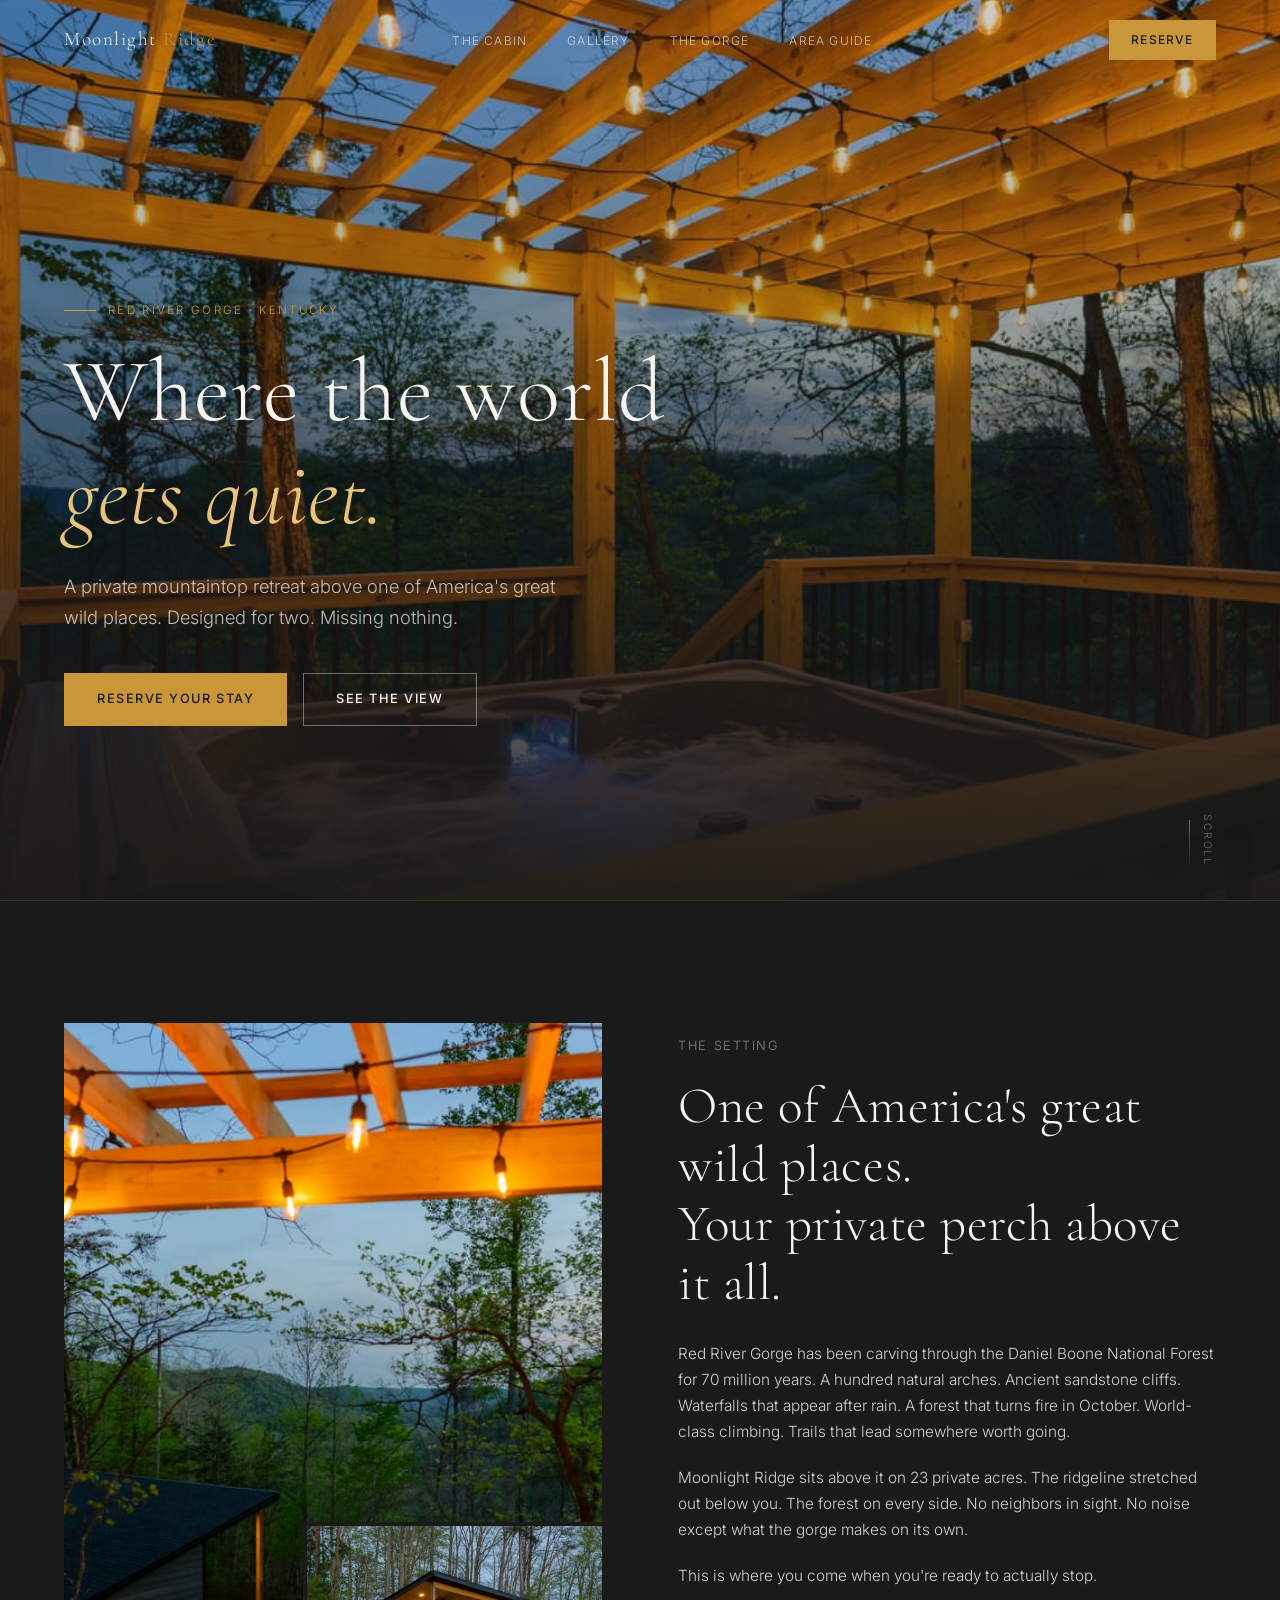
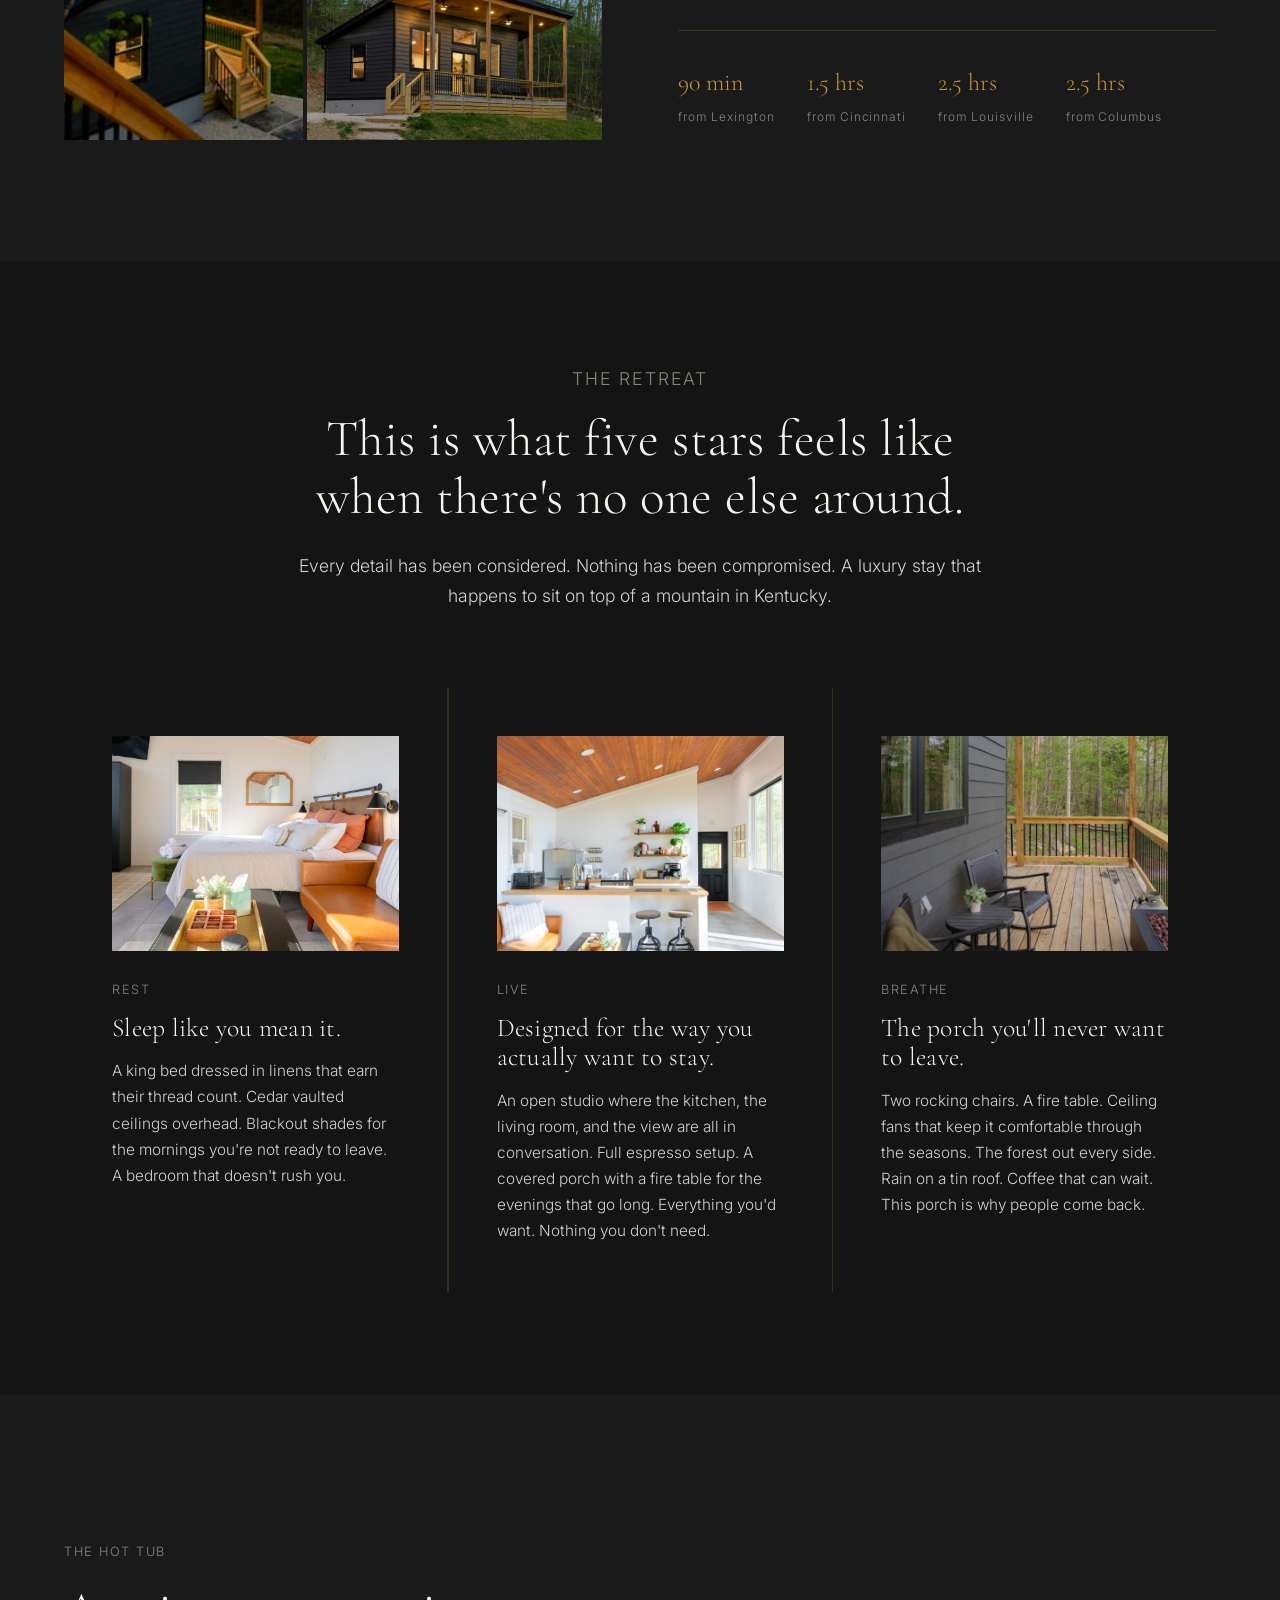
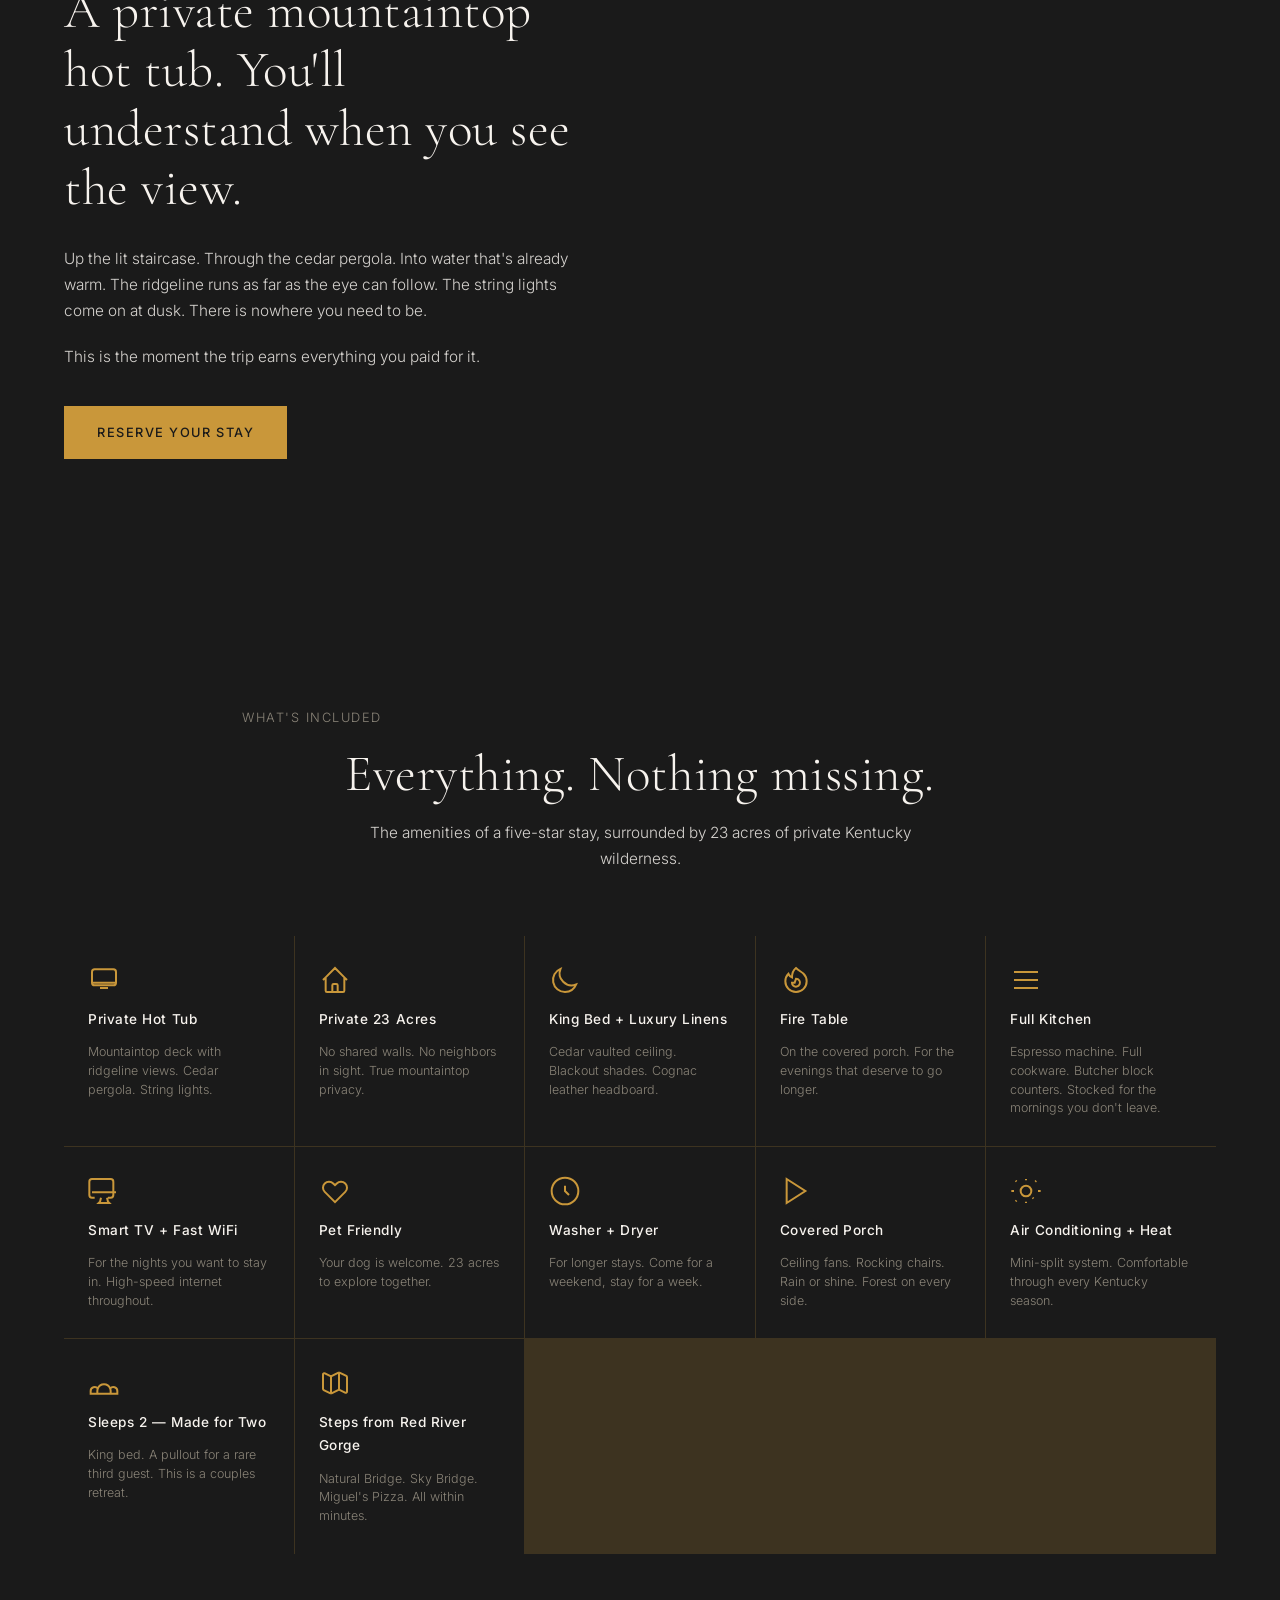
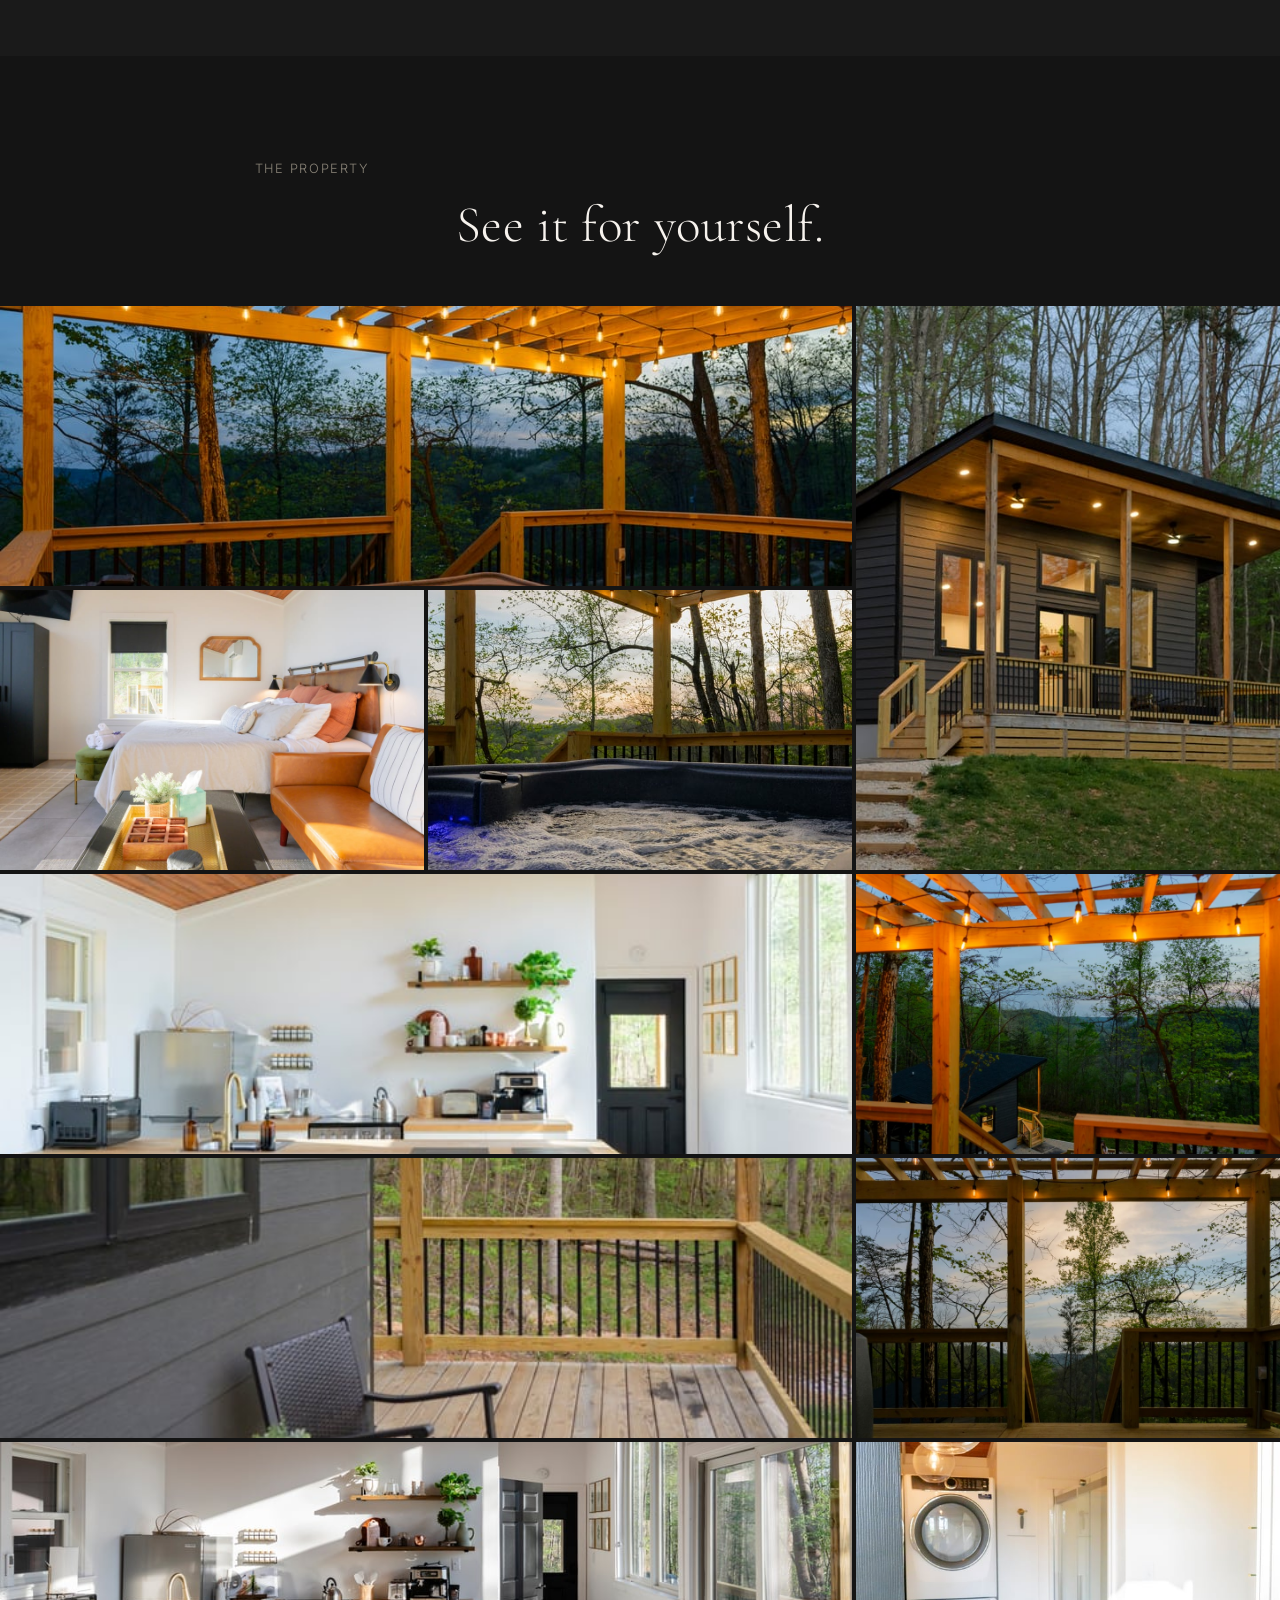
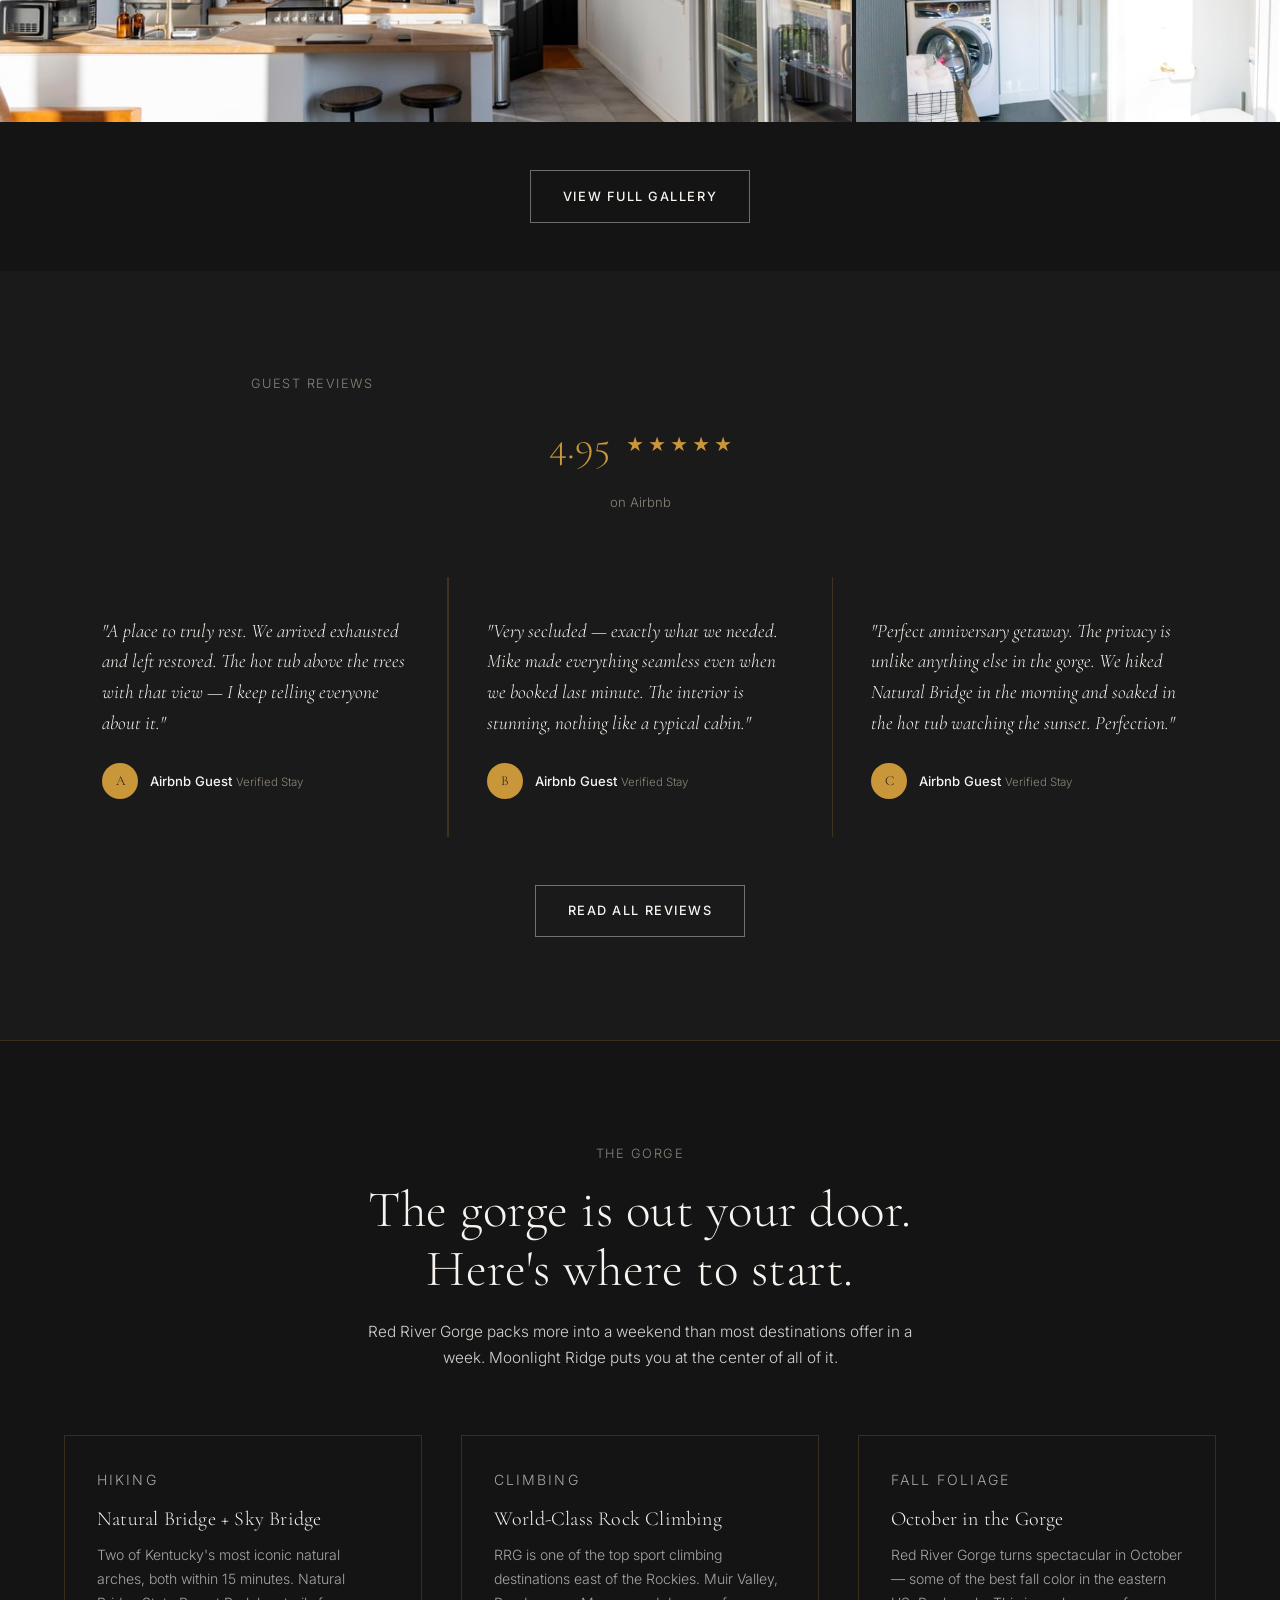
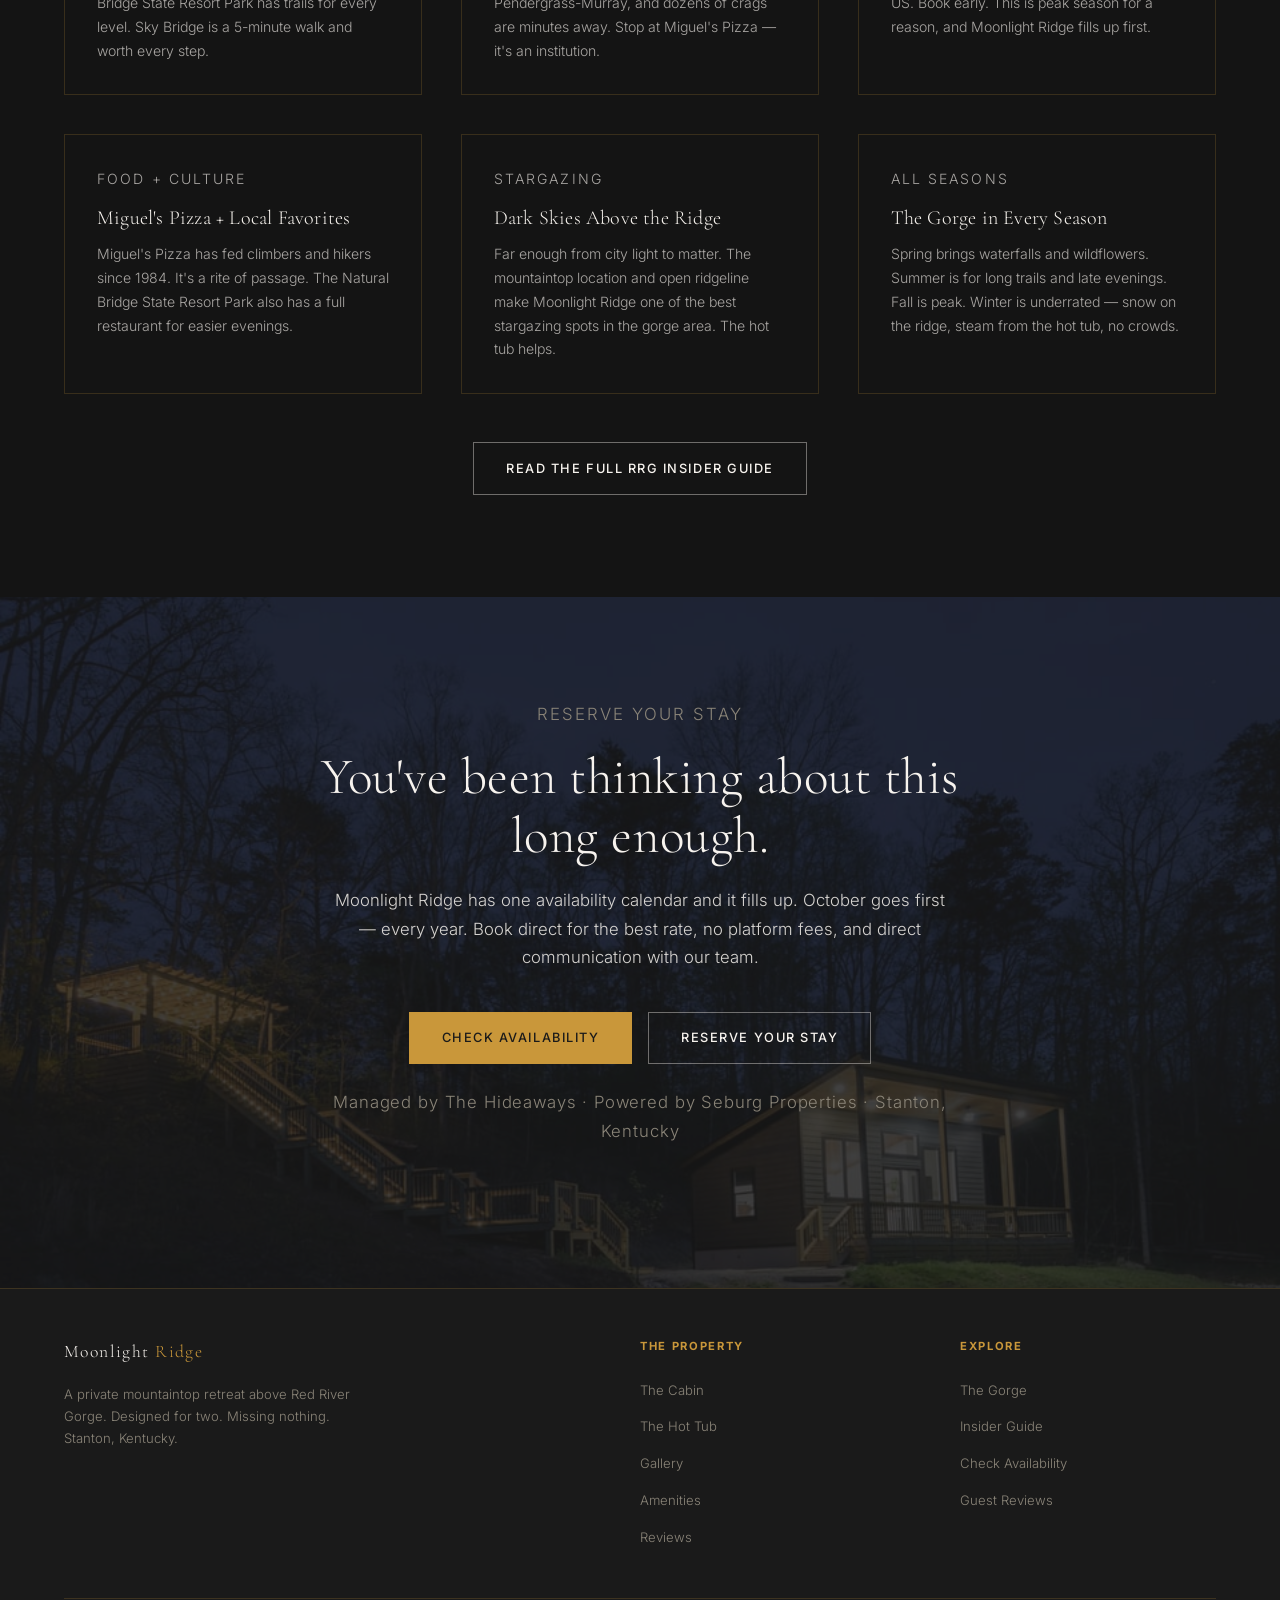
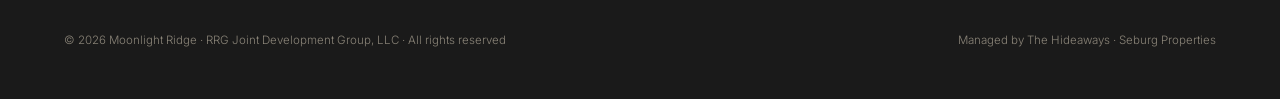
==== index.html @ 4c5a7988 "Initial commit — Moonlight Ridge website launch" ====
<!DOCTYPE html>
<html lang="en">
<head>
  <meta charset="UTF-8" />
  <meta name="viewport" content="width=device-width, initial-scale=1.0" />

  <!-- SEO -->
  <title>Moonlight Ridge | Luxury Couples Retreat | Red River Gorge, Kentucky</title>
  <meta name="description" content="A private mountaintop escape above Red River Gorge. Luxury 1-bedroom couples retreat with a private hot tub, ridgeline views, and modern-rustic design. 90 minutes from Lexington. Book direct." />
  <meta name="keywords" content="Red River Gorge cabin rental, romantic cabin Kentucky, couples retreat Red River Gorge, luxury cabin hot tub RRG, private mountaintop cabin Kentucky" />

  <!-- Open Graph -->
  <meta property="og:type" content="website" />
  <meta property="og:title" content="Moonlight Ridge | Luxury Couples Retreat | Red River Gorge" />
  <meta property="og:description" content="A private mountaintop escape above Red River Gorge. Private hot tub. Ridgeline views. No neighbors in sight." />
  <meta property="og:image" content="images/hero.jpg" />
  <meta property="og:url" content="https://moonlightridgeretreat.com" />

  <!-- Schema.org -->
  <script type="application/ld+json">
  {
    "@context": "https://schema.org",
    "@type": "LodgingBusiness",
    "name": "Moonlight Ridge",
    "description": "Luxury romantic couples retreat cabin above Red River Gorge, Kentucky. Private hot tub, mountaintop views, modern-rustic design.",
    "url": "https://moonlightridgeretreat.com",
    "address": {
      "@type": "PostalAddress",
      "streetAddress": "1010 Upper Cane Creek Road",
      "addressLocality": "Stanton",
      "addressRegion": "KY",
      "addressCountry": "US"
    },
    "geo": {
      "@type": "GeoCoordinates",
      "latitude": 37.7,
      "longitude": -83.75
    },
    "amenityFeature": [
      {"@type": "LocationFeatureSpecification", "name": "Private Hot Tub", "value": true},
      {"@type": "LocationFeatureSpecification", "name": "Mountain View", "value": true},
      {"@type": "LocationFeatureSpecification", "name": "Pet Friendly", "value": true},
      {"@type": "LocationFeatureSpecification", "name": "Free WiFi", "value": true},
      {"@type": "LocationFeatureSpecification", "name": "Full Kitchen", "value": true}
    ],
    "aggregateRating": {
      "@type": "AggregateRating",
      "ratingValue": "4.95",
      "reviewCount": "10"
    }
  }
  </script>

  <link rel="canonical" href="https://moonlightridgeretreat.com" />
  <link rel="stylesheet" href="css/style.css" />
  <link rel="icon" type="image/png" href="images/favicon.png" />
</head>

<body>

  <!-- ══════════════════════════════════
       NAVIGATION
  ══════════════════════════════════ -->
  <nav class="nav" id="nav">
    <a href="/" class="nav-logo">Moonlight <span>Ridge</span></a>
    <ul class="nav-links">
      <li><a href="#experience">The Cabin</a></li>
      <li><a href="#gallery">Gallery</a></li>
      <li><a href="#gorge">The Gorge</a></li>
      <li><a href="area-guide/">Area Guide</a></li>
    </ul>
    <a href="https://book.thehideaways.co/listings/388260" target="_blank" rel="noopener" class="nav-book">Reserve</a>
    <button class="nav-hamburger" id="hamburger" aria-label="Open menu">
      <span></span><span></span><span></span>
    </button>
  </nav>

  <!-- Mobile Nav -->
  <div class="mobile-nav" id="mobileNav">
    <a href="#experience" class="mobile-link">The Cabin</a>
    <a href="#gallery" class="mobile-link">Gallery</a>
    <a href="#gorge" class="mobile-link">The Gorge</a>
    <a href="area-guide/" class="mobile-link">Area Guide</a>
    <a href="https://book.thehideaways.co/listings/388260" target="_blank" rel="noopener" class="btn btn-primary">Reserve Your Stay</a>
  </div>


  <!-- ══════════════════════════════════
       HERO
  ══════════════════════════════════ -->
  <section class="hero" id="home">
    <div class="hero-bg" id="heroBg"></div>
    <div class="hero-overlay"></div>

    <div class="hero-content container">
      <p class="hero-eyebrow">Red River Gorge · Kentucky</p>
      <h1>Where the world<br><em>gets quiet.</em></h1>
      <p class="hero-sub">A private mountaintop retreat above one of America's great wild places. Designed for two. Missing nothing.</p>
      <div class="hero-ctas">
        <a href="https://book.thehideaways.co/listings/388260" target="_blank" rel="noopener" class="btn btn-primary">Reserve Your Stay</a>
        <a href="#experience" class="btn btn-ghost">See the View</a>
      </div>
    </div>

    <div class="hero-scroll">Scroll</div>
  </section>


  <!-- ══════════════════════════════════
       THE PLACE
  ══════════════════════════════════ -->
  <section class="section-place" id="place">
    <div class="container">
      <div class="place-grid">

        <div class="place-image fade-up">
          <img src="images/place-main.jpg" alt="View from Moonlight Ridge looking over Red River Gorge ridgeline at dusk" loading="lazy" />
          <div class="place-image-accent">
            <img src="images/place-accent.jpg" alt="Cabin exterior at night with warm interior lights glowing" loading="lazy" />
          </div>
        </div>

        <div class="place-text fade-up fade-up-delay-1">
          <p class="muted">The Setting</p>
          <h2>One of America's great wild places.<br>Your private perch above it all.</h2>
          <p>Red River Gorge has been carving through the Daniel Boone National Forest for 70 million years. A hundred natural arches. Ancient sandstone cliffs. Waterfalls that appear after rain. A forest that turns fire in October. World-class climbing. Trails that lead somewhere worth going.</p>
          <p>Moonlight Ridge sits above it on 23 private acres. The ridgeline stretched out below you. The forest on every side. No neighbors in sight. No noise except what the gorge makes on its own.</p>
          <p>This is where you come when you're ready to actually stop.</p>

          <div class="drive-times">
            <div class="drive-time">
              <strong>90 min</strong>
              <span>from Lexington</span>
            </div>
            <div class="drive-time">
              <strong>1.5 hrs</strong>
              <span>from Cincinnati</span>
            </div>
            <div class="drive-time">
              <strong>2.5 hrs</strong>
              <span>from Louisville</span>
            </div>
            <div class="drive-time">
              <strong>2.5 hrs</strong>
              <span>from Columbus</span>
            </div>
          </div>
        </div>

      </div>
    </div>
  </section>


  <!-- ══════════════════════════════════
       THE EXPERIENCE
  ══════════════════════════════════ -->
  <section class="section-experience" id="experience">
    <div class="container">

      <div class="experience-intro fade-up">
        <p class="muted">The Retreat</p>
        <h2>This is what five stars feels like<br>when there's no one else around.</h2>
        <p>Every detail has been considered. Nothing has been compromised. A luxury stay that happens to sit on top of a mountain in Kentucky.</p>
      </div>

      <div class="experience-grid">

        <div class="experience-card fade-up">
          <div class="experience-card-img">
            <img src="images/exp-bedroom.jpg" alt="King bed with cognac leather headboard, white linens and terracotta pillows at Moonlight Ridge" loading="lazy" />
          </div>
          <p class="muted">Rest</p>
          <h3>Sleep like you mean it.</h3>
          <p>A king bed dressed in linens that earn their thread count. Cedar vaulted ceilings overhead. Blackout shades for the mornings you're not ready to leave. A bedroom that doesn't rush you.</p>
        </div>

        <div class="experience-card fade-up fade-up-delay-1">
          <div class="experience-card-img">
            <img src="images/exp-interior.jpg" alt="Open-plan living and kitchen area with cedar ceiling, leather sofa and large windows" loading="lazy" />
          </div>
          <p class="muted">Live</p>
          <h3>Designed for the way you actually want to stay.</h3>
          <p>An open studio where the kitchen, the living room, and the view are all in conversation. Full espresso setup. A covered porch with a fire table for the evenings that go long. Everything you'd want. Nothing you don't need.</p>
        </div>

        <div class="experience-card fade-up fade-up-delay-2">
          <div class="experience-card-img">
            <img src="images/exp-porch.jpg" alt="Covered porch with two rocking chairs and a green throw blanket overlooking the forest" loading="lazy" />
          </div>
          <p class="muted">Breathe</p>
          <h3>The porch you'll never want to leave.</h3>
          <p>Two rocking chairs. A fire table. Ceiling fans that keep it comfortable through the seasons. The forest out every side. Rain on a tin roof. Coffee that can wait. This porch is why people come back.</p>
        </div>

      </div>
    </div>
  </section>


  <!-- ══════════════════════════════════
       HOT TUB FEATURE
  ══════════════════════════════════ -->
  <section class="section-hottub" id="hottub">
    <div class="hottub-bg"></div>
    <div class="hottub-overlay"></div>

    <div class="container">
      <div class="hottub-content fade-up">
        <p class="muted">The Hot Tub</p>
        <h2>A private mountaintop hot tub. You'll understand when you see the view.</h2>
        <p>Up the lit staircase. Through the cedar pergola. Into water that's already warm. The ridgeline runs as far as the eye can follow. The string lights come on at dusk. There is nowhere you need to be.</p>
        <p>This is the moment the trip earns everything you paid for it.</p>
        <a href="https://book.thehideaways.co/listings/388260" target="_blank" rel="noopener" class="btn btn-primary">Reserve Your Stay</a>
      </div>
    </div>
  </section>


  <!-- ══════════════════════════════════
       AMENITIES
  ══════════════════════════════════ -->
  <section class="section-amenities" id="amenities">
    <div class="container">

      <div class="amenities-header fade-up">
        <p class="muted">What's Included</p>
        <h2>Everything. Nothing missing.</h2>
        <p style="margin-inline: auto;">The amenities of a five-star stay, surrounded by 23 acres of private Kentucky wilderness.</p>
      </div>

      <div class="amenities-grid">

        <div class="amenity-item fade-up">
          <svg class="amenity-icon" viewBox="0 0 24 24" fill="none" stroke="currentColor" stroke-width="1.5"><path d="M3 6c0-1.1.9-2 2-2h14a2 2 0 012 2v8a2 2 0 01-2 2H5a2 2 0 01-2-2V6z"/><path d="M3 14h18M9 18h6"/></svg>
          <strong>Private Hot Tub</strong>
          <span>Mountaintop deck with ridgeline views. Cedar pergola. String lights.</span>
        </div>

        <div class="amenity-item fade-up fade-up-delay-1">
          <svg class="amenity-icon" viewBox="0 0 24 24" fill="none" stroke="currentColor" stroke-width="1.5"><path d="M3 12l2-2m0 0l7-7 7 7M5 10v10a1 1 0 001 1h3m10-11l2 2m-2-2v10a1 1 0 01-1 1h-3m-6 0a1 1 0 001-1v-4a1 1 0 011-1h2a1 1 0 011 1v4a1 1 0 001 1m-6 0h6"/></svg>
          <strong>Private 23 Acres</strong>
          <span>No shared walls. No neighbors in sight. True mountaintop privacy.</span>
        </div>

        <div class="amenity-item fade-up fade-up-delay-2">
          <svg class="amenity-icon" viewBox="0 0 24 24" fill="none" stroke="currentColor" stroke-width="1.5"><path d="M20.354 15.354A9 9 0 018.646 3.646 9.003 9.003 0 0012 21a9.003 9.003 0 008.354-5.646z"/></svg>
          <strong>King Bed + Luxury Linens</strong>
          <span>Cedar vaulted ceiling. Blackout shades. Cognac leather headboard.</span>
        </div>

        <div class="amenity-item fade-up">
          <svg class="amenity-icon" viewBox="0 0 24 24" fill="none" stroke="currentColor" stroke-width="1.5"><path d="M17.657 18.657A8 8 0 016.343 7.343S7 9 9 10c0-2 .5-5 2.986-7C14 5 16.09 5.777 17.656 7.343A7.975 7.975 0 0120 13a7.975 7.975 0 01-2.343 5.657z"/><path d="M9.879 16.121A3 3 0 1012.015 11L11 14H9c0 .768.293 1.536.879 2.121z"/></svg>
          <strong>Fire Table</strong>
          <span>On the covered porch. For the evenings that deserve to go longer.</span>
        </div>

        <div class="amenity-item fade-up fade-up-delay-1">
          <svg class="amenity-icon" viewBox="0 0 24 24" fill="none" stroke="currentColor" stroke-width="1.5"><path d="M3 6h18M3 12h18M3 18h18"/></svg>
          <strong>Full Kitchen</strong>
          <span>Espresso machine. Full cookware. Butcher block counters. Stocked for the mornings you don't leave.</span>
        </div>

        <div class="amenity-item fade-up fade-up-delay-2">
          <svg class="amenity-icon" viewBox="0 0 24 24" fill="none" stroke="currentColor" stroke-width="1.5"><path d="M9.75 17L9 20l-1 1h8l-1-1-.75-3M3 13h18M5 17H3a2 2 0 01-2-2V5a2 2 0 012-2h14a2 2 0 012 2v10a2 2 0 01-2 2h-2"/></svg>
          <strong>Smart TV + Fast WiFi</strong>
          <span>For the nights you want to stay in. High-speed internet throughout.</span>
        </div>

        <div class="amenity-item fade-up">
          <svg class="amenity-icon" viewBox="0 0 24 24" fill="none" stroke="currentColor" stroke-width="1.5"><path d="M4.318 6.318a4.5 4.5 0 000 6.364L12 20.364l7.682-7.682a4.5 4.5 0 00-6.364-6.364L12 7.636l-1.318-1.318a4.5 4.5 0 00-6.364 0z"/></svg>
          <strong>Pet Friendly</strong>
          <span>Your dog is welcome. 23 acres to explore together.</span>
        </div>

        <div class="amenity-item fade-up fade-up-delay-1">
          <svg class="amenity-icon" viewBox="0 0 24 24" fill="none" stroke="currentColor" stroke-width="1.5"><circle cx="12" cy="12" r="10"/><path d="M12 8v4l3 3"/></svg>
          <strong>Washer + Dryer</strong>
          <span>For longer stays. Come for a weekend, stay for a week.</span>
        </div>

        <div class="amenity-item fade-up fade-up-delay-2">
          <svg class="amenity-icon" viewBox="0 0 24 24" fill="none" stroke="currentColor" stroke-width="1.5"><path d="M5 3l14 9-14 9V3z"/></svg>
          <strong>Covered Porch</strong>
          <span>Ceiling fans. Rocking chairs. Rain or shine. Forest on every side.</span>
        </div>

        <div class="amenity-item fade-up">
          <svg class="amenity-icon" viewBox="0 0 24 24" fill="none" stroke="currentColor" stroke-width="1.5"><path d="M12 3v1m0 16v1M4.22 4.22l.707.707m12.02 12.02l.707.707M1 12h2m18 0h2M4.22 19.78l.707-.707M18.95 5.05l.707-.707"/><circle cx="12" cy="12" r="4"/></svg>
          <strong>Air Conditioning + Heat</strong>
          <span>Mini-split system. Comfortable through every Kentucky season.</span>
        </div>

        <div class="amenity-item fade-up fade-up-delay-1">
          <svg class="amenity-icon" viewBox="0 0 24 24" fill="none" stroke="currentColor" stroke-width="1.5"><path d="M17 20h5v-2a3 3 0 00-5.356-1.857M17 20H7m10 0v-2c0-.656-.126-1.283-.356-1.857M7 20H2v-2a3 3 0 015.356-1.857M7 20v-2c0-.656.126-1.283.356-1.857m0 0a5.002 5.002 0 019.288 0"/></svg>
          <strong>Sleeps 2 — Made for Two</strong>
          <span>King bed. A pullout for a rare third guest. This is a couples retreat.</span>
        </div>

        <div class="amenity-item fade-up fade-up-delay-2">
          <svg class="amenity-icon" viewBox="0 0 24 24" fill="none" stroke="currentColor" stroke-width="1.5"><path d="M9 20l-5.447-2.724A1 1 0 013 16.382V5.618a1 1 0 011.447-.894L9 7m0 13l6-3m-6 3V7m6 10l4.553 2.276A1 1 0 0021 18.382V7.618a1 1 0 00-.553-.894L15 4m0 13V4m0 0L9 7"/></svg>
          <strong>Steps from Red River Gorge</strong>
          <span>Natural Bridge. Sky Bridge. Miguel's Pizza. All within minutes.</span>
        </div>

      </div>
    </div>
  </section>


  <!-- ══════════════════════════════════
       GALLERY
  ══════════════════════════════════ -->
  <section class="section-gallery" id="gallery">
    <div class="container">
      <div class="gallery-header fade-up">
        <p class="muted">The Property</p>
        <h2>See it for yourself.</h2>
      </div>
    </div>

    <div class="gallery-grid" id="galleryGrid">
      <div class="gallery-item g-wide" data-src="images/gallery-1.jpg">
        <img src="images/gallery-1.jpg" alt="Private hot tub at night with blue LED water, cedar pergola, and mountain ridgeline" loading="lazy" />
      </div>
      <div class="gallery-item g-med g-tall" data-src="images/gallery-2.jpg">
        <img src="images/gallery-2.jpg" alt="Cabin exterior at night, warm interior lights glowing against the dark forest" loading="lazy" />
      </div>
      <div class="gallery-item g-med" data-src="images/gallery-3.jpg">
        <img src="images/gallery-3.jpg" alt="King bedroom with cognac leather headboard, terracotta pillows and cedar ceiling" loading="lazy" />
      </div>
      <div class="gallery-item g-med" data-src="images/gallery-4.jpg">
        <img src="images/gallery-4.jpg" alt="Hot tub bubbling at sunset with mountain view and string lights" loading="lazy" />
      </div>
      <div class="gallery-item g-wide" data-src="images/gallery-5.jpg">
        <img src="images/gallery-5.jpg" alt="Open-plan interior with cedar vaulted ceiling, leather sofa and kitchen" loading="lazy" />
      </div>
      <div class="gallery-item g-med" data-src="images/gallery-6.jpg">
        <img src="images/gallery-6.jpg" alt="View from hot tub deck over the Red River Gorge ridgeline at dusk" loading="lazy" />
      </div>
      <div class="gallery-item g-wide" data-src="images/gallery-7.jpg">
        <img src="images/gallery-7.jpg" alt="Covered porch with rocking chairs, fire table and forest view" loading="lazy" />
      </div>
      <div class="gallery-item g-med" data-src="images/gallery-8.jpg">
        <img src="images/gallery-8.jpg" alt="Lit staircase leading up through the forest to the hot tub pergola at dusk" loading="lazy" />
      </div>
      <div class="gallery-item g-wide" data-src="images/gallery-9.jpg">
        <img src="images/gallery-9.jpg" alt="Kitchen with floating shelves, espresso machine and plants" loading="lazy" />
      </div>
      <div class="gallery-item g-med" data-src="images/gallery-10.jpg">
        <img src="images/gallery-10.jpg" alt="Spa bathroom with dark hexagonal tile, round mirror and globe pendant lights" loading="lazy" />
      </div>
    </div>

    <div class="gallery-cta">
      <a href="gallery/" class="btn btn-ghost">View Full Gallery</a>
    </div>
  </section>


  <!-- ══════════════════════════════════
       REVIEWS
  ══════════════════════════════════ -->
  <section class="section-reviews" id="reviews">
    <div class="container">

      <div class="reviews-header fade-up">
        <p class="muted">Guest Reviews</p>
        <div class="rating-display">
          <span class="rating-number">4.95</span>
          <div class="stars">
            <span>★</span><span>★</span><span>★</span><span>★</span><span>★</span>
          </div>
        </div>
        <p style="margin-inline: auto; color: var(--muted); font-size: 0.82rem;">on Airbnb</p>
      </div>

      <div class="reviews-grid">

        <div class="review-card fade-up">
          <blockquote>"A place to truly rest. We arrived exhausted and left restored. The hot tub above the trees with that view — I keep telling everyone about it."</blockquote>
          <div class="review-meta">
            <div class="review-avatar">A</div>
            <div class="review-author">
              <strong>Airbnb Guest</strong>
              <span>Verified Stay</span>
            </div>
          </div>
        </div>

        <div class="review-card fade-up fade-up-delay-1">
          <blockquote>"Very secluded — exactly what we needed. Mike made everything seamless even when we booked last minute. The interior is stunning, nothing like a typical cabin."</blockquote>
          <div class="review-meta">
            <div class="review-avatar">B</div>
            <div class="review-author">
              <strong>Airbnb Guest</strong>
              <span>Verified Stay</span>
            </div>
          </div>
        </div>

        <div class="review-card fade-up fade-up-delay-2">
          <blockquote>"Perfect anniversary getaway. The privacy is unlike anything else in the gorge. We hiked Natural Bridge in the morning and soaked in the hot tub watching the sunset. Perfection."</blockquote>
          <div class="review-meta">
            <div class="review-avatar">C</div>
            <div class="review-author">
              <strong>Airbnb Guest</strong>
              <span>Verified Stay</span>
            </div>
          </div>
        </div>

      </div>

      <div style="text-align: center;">
        <a href="https://book.thehideaways.co/listings/388260#reviews" target="_blank" rel="noopener" class="btn btn-ghost">Read All Reviews</a>
      </div>

    </div>
  </section>


  <!-- ══════════════════════════════════
       THE GORGE
  ══════════════════════════════════ -->
  <section class="section-gorge" id="gorge">
    <div class="container">

      <div class="gorge-intro fade-up">
        <p class="muted">The Gorge</p>
        <h2>The gorge is out your door.<br>Here's where to start.</h2>
        <p>Red River Gorge packs more into a weekend than most destinations offer in a week. Moonlight Ridge puts you at the center of all of it.</p>
      </div>

      <div class="gorge-grid">

        <div class="gorge-card fade-up">
          <p class="gorge-card-tag">Hiking</p>
          <h3>Natural Bridge + Sky Bridge</h3>
          <p>Two of Kentucky's most iconic natural arches, both within 15 minutes. Natural Bridge State Resort Park has trails for every level. Sky Bridge is a 5-minute walk and worth every step.</p>
        </div>

        <div class="gorge-card fade-up fade-up-delay-1">
          <p class="gorge-card-tag">Climbing</p>
          <h3>World-Class Rock Climbing</h3>
          <p>RRG is one of the top sport climbing destinations east of the Rockies. Muir Valley, Pendergrass-Murray, and dozens of crags are minutes away. Stop at Miguel's Pizza — it's an institution.</p>
        </div>

        <div class="gorge-card fade-up fade-up-delay-2">
          <p class="gorge-card-tag">Fall Foliage</p>
          <h3>October in the Gorge</h3>
          <p>Red River Gorge turns spectacular in October — some of the best fall color in the eastern US. Book early. This is peak season for a reason, and Moonlight Ridge fills up first.</p>
        </div>

        <div class="gorge-card fade-up">
          <p class="gorge-card-tag">Food + Culture</p>
          <h3>Miguel's Pizza + Local Favorites</h3>
          <p>Miguel's Pizza has fed climbers and hikers since 1984. It's a rite of passage. The Natural Bridge State Resort Park also has a full restaurant for easier evenings.</p>
        </div>

        <div class="gorge-card fade-up fade-up-delay-1">
          <p class="gorge-card-tag">Stargazing</p>
          <h3>Dark Skies Above the Ridge</h3>
          <p>Far enough from city light to matter. The mountaintop location and open ridgeline make Moonlight Ridge one of the best stargazing spots in the gorge area. The hot tub helps.</p>
        </div>

        <div class="gorge-card fade-up fade-up-delay-2">
          <p class="gorge-card-tag">All Seasons</p>
          <h3>The Gorge in Every Season</h3>
          <p>Spring brings waterfalls and wildflowers. Summer is for long trails and late evenings. Fall is peak. Winter is underrated — snow on the ridge, steam from the hot tub, no crowds.</p>
        </div>

      </div>

      <div class="gorge-cta fade-up">
        <a href="area-guide/" class="btn btn-ghost">Read the Full RRG Insider Guide</a>
      </div>

    </div>
  </section>


  <!-- ══════════════════════════════════
       BOOK
  ══════════════════════════════════ -->
  <section class="section-book" id="book">
    <div class="book-bg"></div>
    <div class="book-overlay"></div>
    <div class="container">
      <div class="book-content fade-up">
        <p class="muted">Reserve Your Stay</p>
        <h2>You've been thinking about this long enough.</h2>
        <p>Moonlight Ridge has one availability calendar and it fills up. October goes first — every year. Book direct for the best rate, no platform fees, and direct communication with our team.</p>
        <div class="book-ctas">
          <a href="https://book.thehideaways.co/listings/388260" target="_blank" rel="noopener" class="btn btn-primary">Check Availability</a>
          <a href="https://book.thehideaways.co/listings/388260" target="_blank" rel="noopener" class="btn btn-ghost">Reserve Your Stay</a>
        </div>
        <p class="book-note">Managed by The Hideaways · Powered by Seburg Properties · Stanton, Kentucky</p>
      </div>
    </div>
  </section>


  <!-- EMAIL CAPTURE: added in System 2 (Marketing) once email platform is selected -->


  <!-- ══════════════════════════════════
       FOOTER
  ══════════════════════════════════ -->
  <footer class="footer">
    <div class="container">
      <div class="footer-inner">

        <div class="footer-brand">
          <span class="nav-logo">Moonlight <span>Ridge</span></span>
          <p>A private mountaintop retreat above Red River Gorge. Designed for two. Missing nothing. Stanton, Kentucky.</p>
        </div>

        <div class="footer-col">
          <h4>The Property</h4>
          <ul>
            <li><a href="#experience">The Cabin</a></li>
            <li><a href="#hottub">The Hot Tub</a></li>
            <li><a href="#gallery">Gallery</a></li>
            <li><a href="#amenities">Amenities</a></li>
            <li><a href="#reviews">Reviews</a></li>
          </ul>
        </div>

        <div class="footer-col">
          <h4>Explore</h4>
          <ul>
            <li><a href="#gorge">The Gorge</a></li>
            <li><a href="area-guide/">Insider Guide</a></li>
            <li><a href="https://book.thehideaways.co/listings/388260" target="_blank" rel="noopener">Check Availability</a></li>
            <li><a href="https://book.thehideaways.co/listings/388260#reviews" target="_blank" rel="noopener">Guest Reviews</a></li>
          </ul>
        </div>

      </div>

      <div class="footer-bottom">
        <p>© 2026 Moonlight Ridge · RRG Joint Development Group, LLC · All rights reserved</p>
        <p class="footer-managed">Managed by <a href="https://thehideaways.co" target="_blank" rel="noopener">The Hideaways</a> · Seburg Properties</p>
      </div>
    </div>
  </footer>


  <!-- ══════════════════════════════════
       LIGHTBOX
  ══════════════════════════════════ -->
  <div class="lightbox" id="lightbox">
    <button class="lightbox-close" id="lightboxClose">✕</button>
    <img src="" alt="" id="lightboxImg" />
  </div>


  <script src="js/main.js"></script>
</body>
</html>
---- css/style.css ----
/* ============================================================
   MOONLIGHT RIDGE — Main Stylesheet
   Palette: Obsidian / Cedar Gold / Warm White / Terracotta
   ============================================================ */

@import url('https://fonts.googleapis.com/css2?family=Cormorant+Garamond:ital,wght@0,300;0,400;0,500;1,300;1,400&family=Inter:wght@300;400;500&display=swap');

/* ── Reset & Base ── */
*, *::before, *::after { box-sizing: border-box; margin: 0; padding: 0; }

:root {
  --obsidian:    #1a1a1a;
  --obsidian-90: rgba(26,26,26,0.9);
  --obsidian-60: rgba(26,26,26,0.6);
  --cedar:       #C9973A;
  --cedar-light: #E8C47A;
  --warm-white:  #F7F3EE;
  --terracotta:  #C4714A;
  --muted:       #8a8478;
  --border:      rgba(201,151,58,0.2);

  --font-serif:  'Cormorant Garamond', Georgia, serif;
  --font-sans:   'Inter', system-ui, sans-serif;

  --max-width: 1280px;
  --section-pad: clamp(4rem, 8vw, 8rem);
}

html { scroll-behavior: smooth; font-size: 16px; }

body {
  background: var(--obsidian);
  color: var(--warm-white);
  font-family: var(--font-sans);
  font-weight: 300;
  line-height: 1.7;
  -webkit-font-smoothing: antialiased;
}

img { display: block; max-width: 100%; }
a { color: inherit; text-decoration: none; }

/* ── Typography ── */
h1, h2, h3 {
  font-family: var(--font-serif);
  font-weight: 300;
  line-height: 1.15;
  letter-spacing: 0.01em;
}

h1 { font-size: clamp(3rem, 7vw, 6.5rem); }
h2 { font-size: clamp(2rem, 4vw, 3.5rem); }
h3 { font-size: clamp(1.25rem, 2vw, 1.75rem); }

p {
  font-size: clamp(0.95rem, 1.2vw, 1.05rem);
  color: rgba(247,243,238,0.85);
  max-width: 62ch;
}

.serif { font-family: var(--font-serif); }
.cedar { color: var(--cedar); }
.muted { color: var(--muted); font-size: 0.8rem; letter-spacing: 0.12em; text-transform: uppercase; }
.centered { text-align: center; }
.centered p { margin-inline: auto; }

/* ── Layout ── */
.container {
  width: min(var(--max-width), 100%);
  margin-inline: auto;
  padding-inline: clamp(1.5rem, 5vw, 4rem);
}

section { padding-block: var(--section-pad); }

/* ── Buttons ── */
.btn {
  display: inline-flex;
  align-items: center;
  gap: 0.5rem;
  padding: 0.9rem 2rem;
  font-family: var(--font-sans);
  font-size: 0.8rem;
  font-weight: 500;
  letter-spacing: 0.12em;
  text-transform: uppercase;
  border: 1px solid var(--cedar);
  transition: background 0.3s, color 0.3s;
  cursor: pointer;
}

.btn-primary {
  background: var(--cedar);
  color: var(--obsidian);
}
.btn-primary:hover { background: var(--cedar-light); border-color: var(--cedar-light); }

.btn-ghost {
  background: transparent;
  color: var(--warm-white);
  border-color: rgba(247,243,238,0.4);
}
.btn-ghost:hover { border-color: var(--warm-white); }

/* ── Navigation ── */
.nav {
  position: fixed;
  top: 0; left: 0; right: 0;
  z-index: 100;
  padding: 1.25rem clamp(1.5rem, 5vw, 4rem);
  display: flex;
  align-items: center;
  justify-content: space-between;
  transition: background 0.4s, padding 0.4s;
}

.nav.scrolled {
  background: var(--obsidian-90);
  padding-block: 0.85rem;
  backdrop-filter: blur(12px);
  -webkit-backdrop-filter: blur(12px);
  border-bottom: 1px solid var(--border);
}

.nav-logo {
  font-family: var(--font-serif);
  font-size: 1.2rem;
  font-weight: 300;
  letter-spacing: 0.08em;
  color: var(--warm-white);
}

.nav-logo span { color: var(--cedar); }

.nav-links {
  display: flex;
  align-items: center;
  gap: 2.5rem;
  list-style: none;
}

.nav-links a {
  font-size: 0.75rem;
  letter-spacing: 0.1em;
  text-transform: uppercase;
  color: rgba(247,243,238,0.7);
  transition: color 0.2s;
}
.nav-links a:hover { color: var(--warm-white); }

.nav-book {
  font-size: 0.75rem;
  letter-spacing: 0.1em;
  text-transform: uppercase;
  padding: 0.6rem 1.4rem;
  background: var(--cedar);
  color: var(--obsidian);
  font-weight: 500;
  transition: background 0.2s;
}
.nav-book:hover { background: var(--cedar-light); }

.nav-hamburger {
  display: none;
  flex-direction: column;
  gap: 5px;
  cursor: pointer;
  padding: 4px;
}
.nav-hamburger span {
  display: block;
  width: 24px;
  height: 1px;
  background: var(--warm-white);
  transition: 0.3s;
}
.nav-hamburger.open span:nth-child(1) { transform: translateY(6px) rotate(45deg); }
.nav-hamburger.open span:nth-child(2) { opacity: 0; }
.nav-hamburger.open span:nth-child(3) { transform: translateY(-6px) rotate(-45deg); }

/* ── Hero ── */
.hero {
  position: relative;
  height: 100dvh;
  min-height: 600px;
  display: flex;
  align-items: flex-end;
  overflow: hidden;
}

.hero-bg {
  position: absolute;
  inset: 0;
  background-image: url('../images/hero.jpg');
  background-size: cover;
  background-position: center 40%;
  transform: scale(1.05);
  transition: transform 8s ease-out;
}

.hero-bg.loaded { transform: scale(1); }

.hero-overlay {
  position: absolute;
  inset: 0;
  background: linear-gradient(
    to top,
    rgba(26,26,26,0.95) 0%,
    rgba(26,26,26,0.4) 50%,
    rgba(26,26,26,0.2) 100%
  );
}

.hero-content {
  position: relative;
  z-index: 2;
  padding-bottom: clamp(3rem, 8vh, 6rem);
  padding-inline: clamp(1.5rem, 5vw, 4rem);
  width: 100%;
  max-width: var(--max-width);
  margin-inline: auto;
}

.hero-eyebrow {
  font-size: 0.72rem;
  letter-spacing: 0.2em;
  text-transform: uppercase;
  color: var(--cedar);
  margin-bottom: 1.25rem;
  display: flex;
  align-items: center;
  gap: 0.75rem;
}
.hero-eyebrow::before {
  content: '';
  display: block;
  width: 2rem;
  height: 1px;
  background: var(--cedar);
}

.hero h1 {
  color: var(--warm-white);
  margin-bottom: 1.5rem;
  max-width: 14ch;
}

.hero h1 em {
  font-style: italic;
  color: var(--cedar-light);
}

.hero-sub {
  font-size: clamp(1rem, 1.5vw, 1.15rem);
  color: rgba(247,243,238,0.75);
  max-width: 46ch;
  margin-bottom: 2.5rem;
  font-weight: 300;
}

.hero-ctas {
  display: flex;
  gap: 1rem;
  flex-wrap: wrap;
}

.hero-scroll {
  position: absolute;
  bottom: 2rem;
  right: clamp(1.5rem, 5vw, 4rem);
  display: flex;
  flex-direction: column;
  align-items: center;
  gap: 0.5rem;
  color: rgba(247,243,238,0.4);
  font-size: 0.65rem;
  letter-spacing: 0.15em;
  text-transform: uppercase;
  z-index: 2;
  writing-mode: vertical-rl;
}

.hero-scroll::after {
  content: '';
  display: block;
  width: 1px;
  height: 3rem;
  background: linear-gradient(to bottom, rgba(247,243,238,0.4), transparent);
  margin-top: 0.5rem;
}

/* ── Section: The Place ── */
.section-place {
  background: var(--obsidian);
  border-top: 1px solid var(--border);
}

.place-grid {
  display: grid;
  grid-template-columns: 1fr 1fr;
  gap: clamp(3rem, 6vw, 6rem);
  align-items: center;
}

.place-image {
  position: relative;
  aspect-ratio: 3/4;
  overflow: hidden;
}

.place-image img {
  width: 100%;
  height: 100%;
  object-fit: cover;
  transition: transform 0.8s ease;
}
.place-image:hover img { transform: scale(1.03); }

.place-image-accent {
  position: absolute;
  bottom: -1.5rem;
  right: -1.5rem;
  width: 60%;
  aspect-ratio: 4/3;
  overflow: hidden;
  border: 4px solid var(--obsidian);
}
.place-image-accent img { width: 100%; height: 100%; object-fit: cover; }

.place-text { padding-block: 2rem; }
.place-text .muted { margin-bottom: 1.25rem; }
.place-text h2 { margin-bottom: 1.75rem; }
.place-text p { margin-bottom: 1.25rem; }

.drive-times {
  margin-top: 2.5rem;
  display: flex;
  gap: 2rem;
  flex-wrap: wrap;
  padding-top: 2rem;
  border-top: 1px solid var(--border);
}

.drive-time { display: flex; flex-direction: column; gap: 0.2rem; }
.drive-time strong {
  font-family: var(--font-serif);
  font-size: 1.5rem;
  color: var(--cedar);
  font-weight: 300;
}
.drive-time span { font-size: 0.75rem; color: var(--muted); letter-spacing: 0.08em; }

/* ── Section: The Experience ── */
.section-experience {
  background: #141414;
}

.experience-intro {
  max-width: 72ch;
  margin-inline: auto;
  text-align: center;
  margin-bottom: clamp(3rem, 6vw, 5rem);
}

.experience-intro .muted { margin-bottom: 1rem; }
.experience-intro h2 { margin-bottom: 1.5rem; }
.experience-intro p { font-size: clamp(1rem, 1.4vw, 1.1rem); margin-inline: auto; }

.experience-grid {
  display: grid;
  grid-template-columns: repeat(3, 1fr);
  gap: 1.5px;
  background: var(--border);
}

.experience-card {
  background: #141414;
  padding: clamp(2rem, 4vw, 3rem);
  position: relative;
  overflow: hidden;
}

.experience-card-img {
  aspect-ratio: 4/3;
  overflow: hidden;
  margin-bottom: 1.75rem;
}
.experience-card-img img {
  width: 100%;
  height: 100%;
  object-fit: cover;
  transition: transform 0.6s ease;
}
.experience-card:hover .experience-card-img img { transform: scale(1.05); }

.experience-card .muted { margin-bottom: 0.75rem; }
.experience-card h3 { margin-bottom: 1rem; }

/* ── Section: Hot Tub Feature ── */
.section-hottub {
  position: relative;
  min-height: 90vh;
  display: flex;
  align-items: center;
  overflow: hidden;
}

.hottub-bg {
  position: absolute;
  inset: 0;
  background-image: url('../images/hottub-hero.jpg');
  background-size: cover;
  background-position: center;
  background-attachment: fixed;
}

.hottub-overlay {
  position: absolute;
  inset: 0;
  background: linear-gradient(
    to right,
    rgba(26,26,26,0.92) 0%,
    rgba(26,26,26,0.6) 50%,
    rgba(26,26,26,0.2) 100%
  );
}

.hottub-content {
  position: relative;
  z-index: 2;
  max-width: 52ch;
}

.hottub-content .muted { margin-bottom: 1.25rem; }
.hottub-content h2 { margin-bottom: 1.75rem; }
.hottub-content p { margin-bottom: 1.25rem; }
.hottub-content .btn { margin-top: 1rem; }

/* ── Section: Amenities ── */
.section-amenities { background: var(--obsidian); }

.amenities-header {
  text-align: center;
  margin-bottom: clamp(3rem, 5vw, 4.5rem);
}
.amenities-header .muted { margin-bottom: 1rem; }
.amenities-header h2 { margin-bottom: 1rem; }

.amenities-grid {
  display: grid;
  grid-template-columns: repeat(auto-fill, minmax(200px, 1fr));
  gap: 1px;
  background: var(--border);
}

.amenity-item {
  background: var(--obsidian);
  padding: 1.75rem 1.5rem;
  display: flex;
  flex-direction: column;
  gap: 0.75rem;
  transition: background 0.2s;
}
.amenity-item:hover { background: #222; }

.amenity-icon {
  width: 2rem;
  height: 2rem;
  color: var(--cedar);
}

.amenity-item strong {
  font-size: 0.85rem;
  font-weight: 500;
  letter-spacing: 0.04em;
}

.amenity-item span {
  font-size: 0.78rem;
  color: var(--muted);
  line-height: 1.5;
}

/* ── Section: Gallery ── */
.section-gallery { background: #141414; padding-bottom: 0; }

.gallery-header {
  text-align: center;
  margin-bottom: clamp(2rem, 4vw, 3.5rem);
}
.gallery-header .muted { margin-bottom: 1rem; }

.gallery-grid {
  display: grid;
  grid-template-columns: repeat(12, 1fr);
  grid-auto-rows: 280px;
  gap: 4px;
}

.gallery-item { overflow: hidden; cursor: pointer; }
.gallery-item img {
  width: 100%;
  height: 100%;
  object-fit: cover;
  transition: transform 0.6s ease, opacity 0.3s;
}
.gallery-item:hover img { transform: scale(1.04); opacity: 0.9; }

.g-wide  { grid-column: span 8; }
.g-tall  { grid-row: span 2; }
.g-med   { grid-column: span 4; }
.g-full  { grid-column: span 12; grid-row: span 1; max-height: 420px; }

.gallery-cta {
  text-align: center;
  padding: 3rem;
}

/* ── Section: Reviews ── */
.section-reviews { background: var(--obsidian); }

.reviews-header { text-align: center; margin-bottom: clamp(2.5rem, 5vw, 4rem); }
.reviews-header .muted { margin-bottom: 1rem; }

.rating-display {
  display: flex;
  align-items: center;
  justify-content: center;
  gap: 1rem;
  margin-bottom: 0.75rem;
}

.stars {
  display: flex;
  gap: 4px;
}
.stars span {
  color: var(--cedar);
  font-size: 1.1rem;
}

.rating-number {
  font-family: var(--font-serif);
  font-size: 2.5rem;
  color: var(--cedar);
  font-weight: 300;
}

.reviews-grid {
  display: grid;
  grid-template-columns: repeat(auto-fill, minmax(300px, 1fr));
  gap: 1.5px;
  background: var(--border);
  margin-bottom: 3rem;
}

.review-card {
  background: var(--obsidian);
  padding: clamp(1.75rem, 3vw, 2.5rem);
}

.review-card blockquote {
  font-family: var(--font-serif);
  font-size: clamp(1.05rem, 1.5vw, 1.2rem);
  font-weight: 300;
  font-style: italic;
  line-height: 1.6;
  color: var(--warm-white);
  margin-bottom: 1.5rem;
}

.review-meta {
  display: flex;
  align-items: center;
  gap: 0.75rem;
}
.review-avatar {
  width: 36px;
  height: 36px;
  border-radius: 50%;
  background: var(--cedar);
  display: flex;
  align-items: center;
  justify-content: center;
  font-family: var(--font-serif);
  font-size: 0.85rem;
  color: var(--obsidian);
  flex-shrink: 0;
}
.review-author strong { font-size: 0.82rem; font-weight: 500; }
.review-author span { font-size: 0.72rem; color: var(--muted); }

/* ── Section: The Gorge ── */
.section-gorge {
  background: #141414;
  border-top: 1px solid var(--border);
}

.gorge-intro { text-align: center; margin-bottom: clamp(3rem, 5vw, 4.5rem); }
.gorge-intro .muted { margin-bottom: 1rem; }
.gorge-intro h2 { margin-bottom: 1.25rem; }
.gorge-intro p { margin-inline: auto; }

.gorge-grid {
  display: grid;
  grid-template-columns: repeat(auto-fill, minmax(280px, 1fr));
  gap: clamp(1.5rem, 3vw, 2.5rem);
  margin-bottom: 3rem;
}

.gorge-card {
  border: 1px solid var(--border);
  padding: clamp(1.5rem, 3vw, 2rem);
  transition: border-color 0.2s;
}
.gorge-card:hover { border-color: var(--cedar); }

.gorge-card-tag {
  font-size: 0.68rem;
  letter-spacing: 0.15em;
  text-transform: uppercase;
  color: var(--cedar);
  margin-bottom: 1rem;
}

.gorge-card h3 { margin-bottom: 0.75rem; font-size: 1.25rem; }
.gorge-card p { font-size: 0.88rem; color: rgba(247,243,238,0.65); max-width: none; }

.gorge-cta { text-align: center; }

/* ── Section: Book ── */
.section-book {
  position: relative;
  min-height: 70vh;
  display: flex;
  align-items: center;
  overflow: hidden;
}

.book-bg {
  position: absolute;
  inset: 0;
  background-image: url('../images/book-bg.jpg');
  background-size: cover;
  background-position: center 30%;
}

.book-overlay {
  position: absolute;
  inset: 0;
  background: rgba(26,26,26,0.82);
}

.book-content {
  position: relative;
  z-index: 2;
  text-align: center;
  max-width: 64ch;
  margin-inline: auto;
}

.book-content .muted { margin-bottom: 1.25rem; }
.book-content h2 { margin-bottom: 1.25rem; }
.book-content p { margin-inline: auto; margin-bottom: 2.5rem; font-size: 1.05rem; }

.book-ctas {
  display: flex;
  gap: 1rem;
  justify-content: center;
  flex-wrap: wrap;
}

.book-note {
  margin-top: 1.5rem;
  font-size: 0.75rem;
  color: var(--muted);
  letter-spacing: 0.05em;
}

/* ── Email Capture ── */
.section-email {
  background: #111;
  border-top: 1px solid var(--border);
  padding-block: clamp(3rem, 6vw, 5rem);
}

.email-inner {
  display: grid;
  grid-template-columns: 1fr 1fr;
  gap: clamp(2rem, 5vw, 5rem);
  align-items: center;
}

.email-text .muted { margin-bottom: 1rem; }
.email-text h2 { font-size: clamp(1.75rem, 3vw, 2.5rem); margin-bottom: 1rem; }
.email-text p { font-size: 0.9rem; }

.email-form { display: flex; flex-direction: column; gap: 1rem; }

.email-form input[type="email"] {
  width: 100%;
  padding: 1rem 1.25rem;
  background: rgba(247,243,238,0.06);
  border: 1px solid var(--border);
  color: var(--warm-white);
  font-family: var(--font-sans);
  font-size: 0.9rem;
  outline: none;
  transition: border-color 0.2s;
}
.email-form input[type="email"]::placeholder { color: var(--muted); }
.email-form input[type="email"]:focus { border-color: var(--cedar); }

.email-form .btn { width: 100%; justify-content: center; }

.email-disclaimer {
  font-size: 0.7rem;
  color: var(--muted);
  line-height: 1.6;
}

/* ── Footer ── */
.footer {
  background: var(--obsidian);
  border-top: 1px solid var(--border);
  padding-block: 3rem;
}

.footer-inner {
  display: grid;
  grid-template-columns: 2fr 1fr 1fr;
  gap: clamp(2rem, 5vw, 4rem);
  margin-bottom: 3rem;
}

.footer-brand .nav-logo { font-size: 1.1rem; margin-bottom: 1rem; display: block; }
.footer-brand p { font-size: 0.82rem; color: var(--muted); max-width: 36ch; line-height: 1.7; }

.footer-col h4 {
  font-size: 0.7rem;
  letter-spacing: 0.15em;
  text-transform: uppercase;
  color: var(--cedar);
  margin-bottom: 1.25rem;
}

.footer-col ul { list-style: none; display: flex; flex-direction: column; gap: 0.6rem; }
.footer-col ul a {
  font-size: 0.82rem;
  color: var(--muted);
  transition: color 0.2s;
}
.footer-col ul a:hover { color: var(--warm-white); }

.footer-bottom {
  display: flex;
  align-items: center;
  justify-content: space-between;
  padding-top: 2rem;
  border-top: 1px solid var(--border);
  flex-wrap: wrap;
  gap: 1rem;
}

.footer-bottom p { font-size: 0.72rem; color: var(--muted); max-width: none; }
.footer-managed { font-size: 0.72rem; color: var(--muted); }
.footer-managed a { color: var(--muted); transition: color 0.2s; }
.footer-managed a:hover { color: var(--warm-white); }

/* ── Lightbox ── */
.lightbox {
  position: fixed;
  inset: 0;
  z-index: 200;
  background: rgba(0,0,0,0.96);
  display: flex;
  align-items: center;
  justify-content: center;
  opacity: 0;
  pointer-events: none;
  transition: opacity 0.3s;
}
.lightbox.open { opacity: 1; pointer-events: all; }
.lightbox img {
  max-width: 90vw;
  max-height: 88vh;
  object-fit: contain;
}
.lightbox-close {
  position: absolute;
  top: 1.5rem;
  right: 1.5rem;
  background: none;
  border: 1px solid rgba(247,243,238,0.3);
  color: var(--warm-white);
  width: 44px;
  height: 44px;
  font-size: 1.2rem;
  cursor: pointer;
  display: flex;
  align-items: center;
  justify-content: center;
  transition: border-color 0.2s;
}
.lightbox-close:hover { border-color: var(--warm-white); }

/* ── Mobile Nav ── */
.mobile-nav {
  position: fixed;
  inset: 0;
  z-index: 99;
  background: var(--obsidian);
  display: flex;
  flex-direction: column;
  align-items: center;
  justify-content: center;
  gap: 2rem;
  transform: translateX(100%);
  transition: transform 0.4s cubic-bezier(0.4,0,0.2,1);
}
.mobile-nav.open { transform: translateX(0); }
.mobile-nav a {
  font-family: var(--font-serif);
  font-size: 2rem;
  font-weight: 300;
  color: var(--warm-white);
  transition: color 0.2s;
}
.mobile-nav a:hover { color: var(--cedar); }
.mobile-nav .btn { margin-top: 1rem; }

/* ── Scroll Animations ── */
.fade-up {
  opacity: 0;
  transform: translateY(24px);
  transition: opacity 0.7s ease, transform 0.7s ease;
}
.fade-up.visible { opacity: 1; transform: translateY(0); }

.fade-up-delay-1 { transition-delay: 0.1s; }
.fade-up-delay-2 { transition-delay: 0.2s; }
.fade-up-delay-3 { transition-delay: 0.3s; }

/* ── Responsive ── */
@media (max-width: 1024px) {
  .place-grid { grid-template-columns: 1fr; }
  .place-image-accent { display: none; }
  .experience-grid { grid-template-columns: 1fr 1fr; }
  .email-inner { grid-template-columns: 1fr; }
  .footer-inner { grid-template-columns: 1fr 1fr; }
  .gallery-grid { grid-auto-rows: 220px; }
}

@media (max-width: 768px) {
  .nav-links, .nav-book { display: none; }
  .nav-hamburger { display: flex; }
  .experience-grid { grid-template-columns: 1fr; }
  .gallery-grid {
    grid-template-columns: 1fr 1fr;
    grid-auto-rows: 200px;
  }
  .g-wide, .g-med, .g-full { grid-column: span 2; }
  .g-tall { grid-row: span 1; }
  .hottub-overlay {
    background: rgba(26,26,26,0.75);
  }
  .footer-inner { grid-template-columns: 1fr; }
  .footer-bottom { flex-direction: column; align-items: flex-start; }
}

@media (max-width: 480px) {
  .hero-ctas { flex-direction: column; }
  .hero-ctas .btn { width: 100%; justify-content: center; }
  .drive-times { gap: 1.5rem; }
  .book-ctas { flex-direction: column; align-items: center; }
  .gallery-grid { grid-template-columns: 1fr; }
  .g-wide, .g-med, .g-full { grid-column: span 1; }
}

/* ── Mobile Sticky Book Bar ── */
.mobile-book-bar {
  display: none;
  position: fixed;
  bottom: 0;
  left: 0;
  right: 0;
  z-index: 900;
  padding: 0.75rem 1.25rem calc(0.75rem + env(safe-area-inset-bottom));
  background: rgba(26,26,26,0.96);
  backdrop-filter: blur(12px);
  -webkit-backdrop-filter: blur(12px);
  border-top: 1px solid rgba(201,151,58,0.25);
}
.mobile-book-bar .btn {
  width: 100%;
  justify-content: center;
}
@media (max-width: 768px) {
  .mobile-book-bar { display: block; }
  body { padding-bottom: 72px; }
}
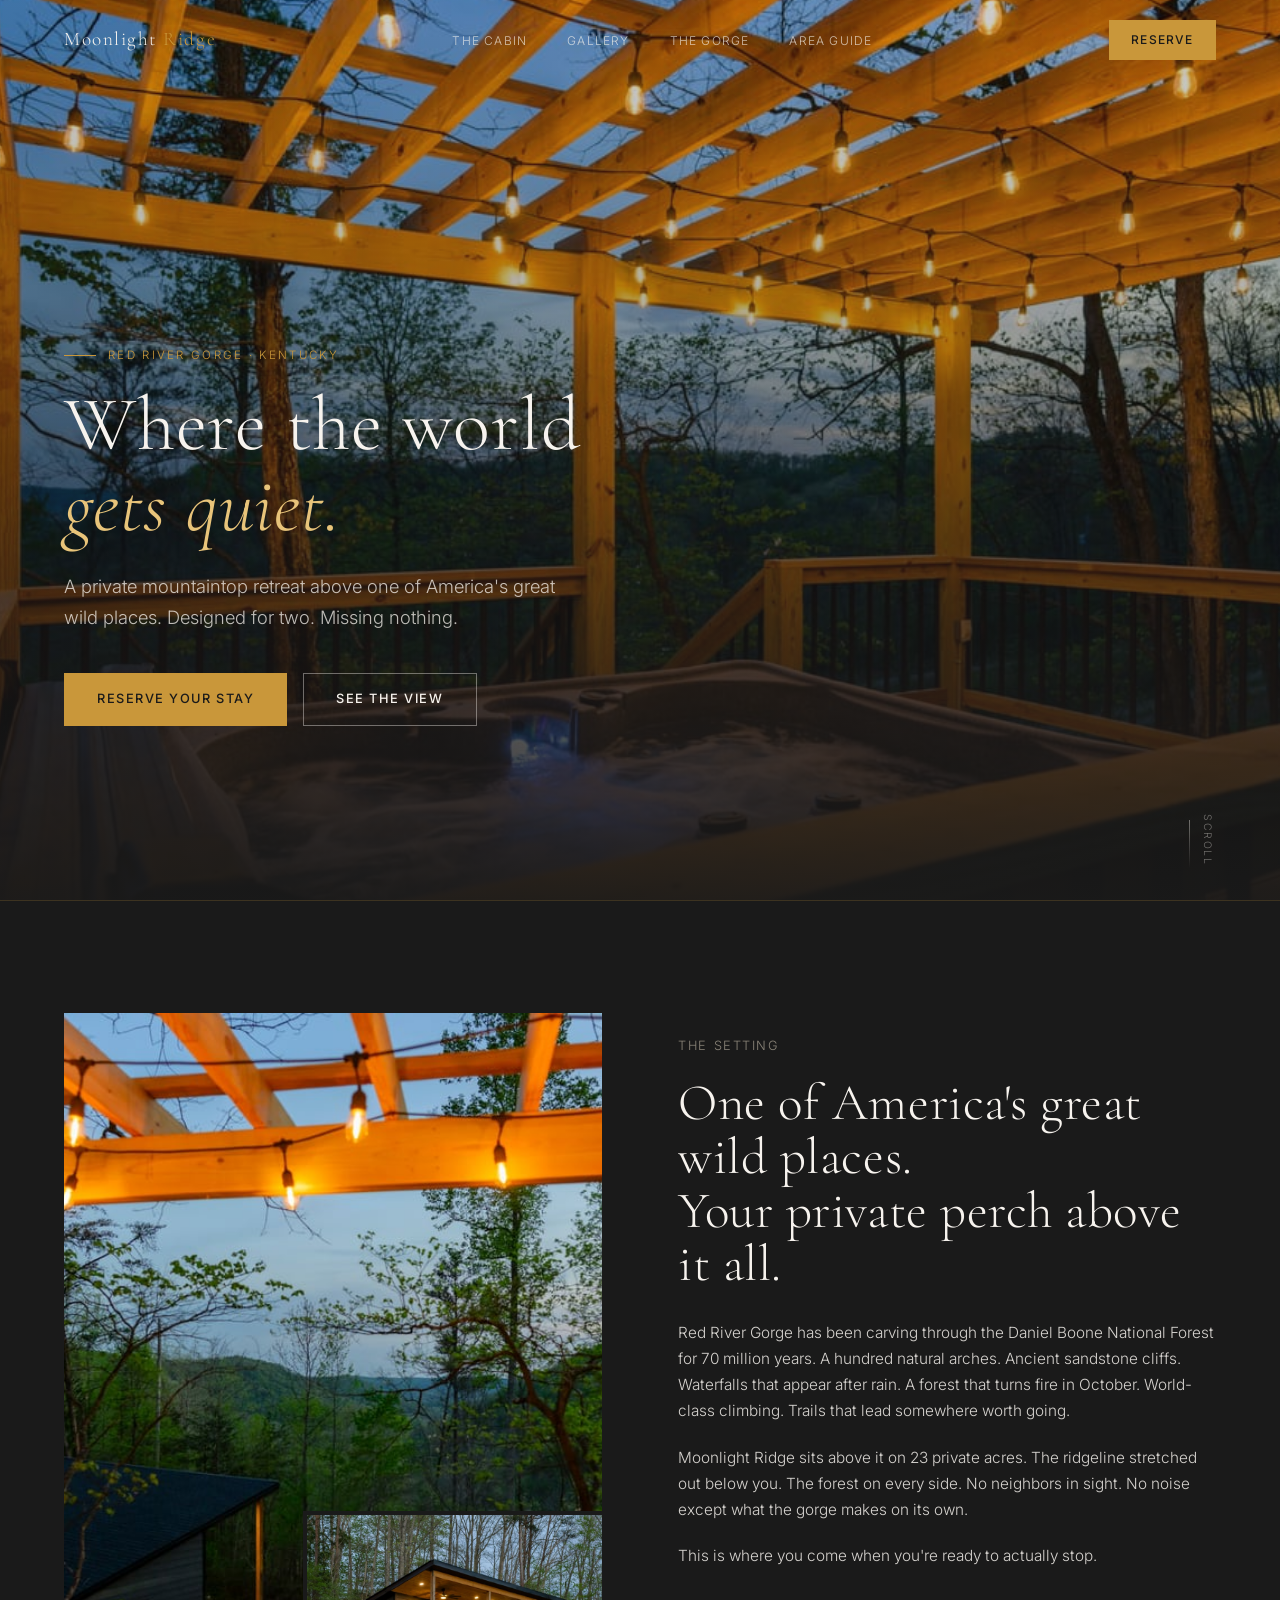
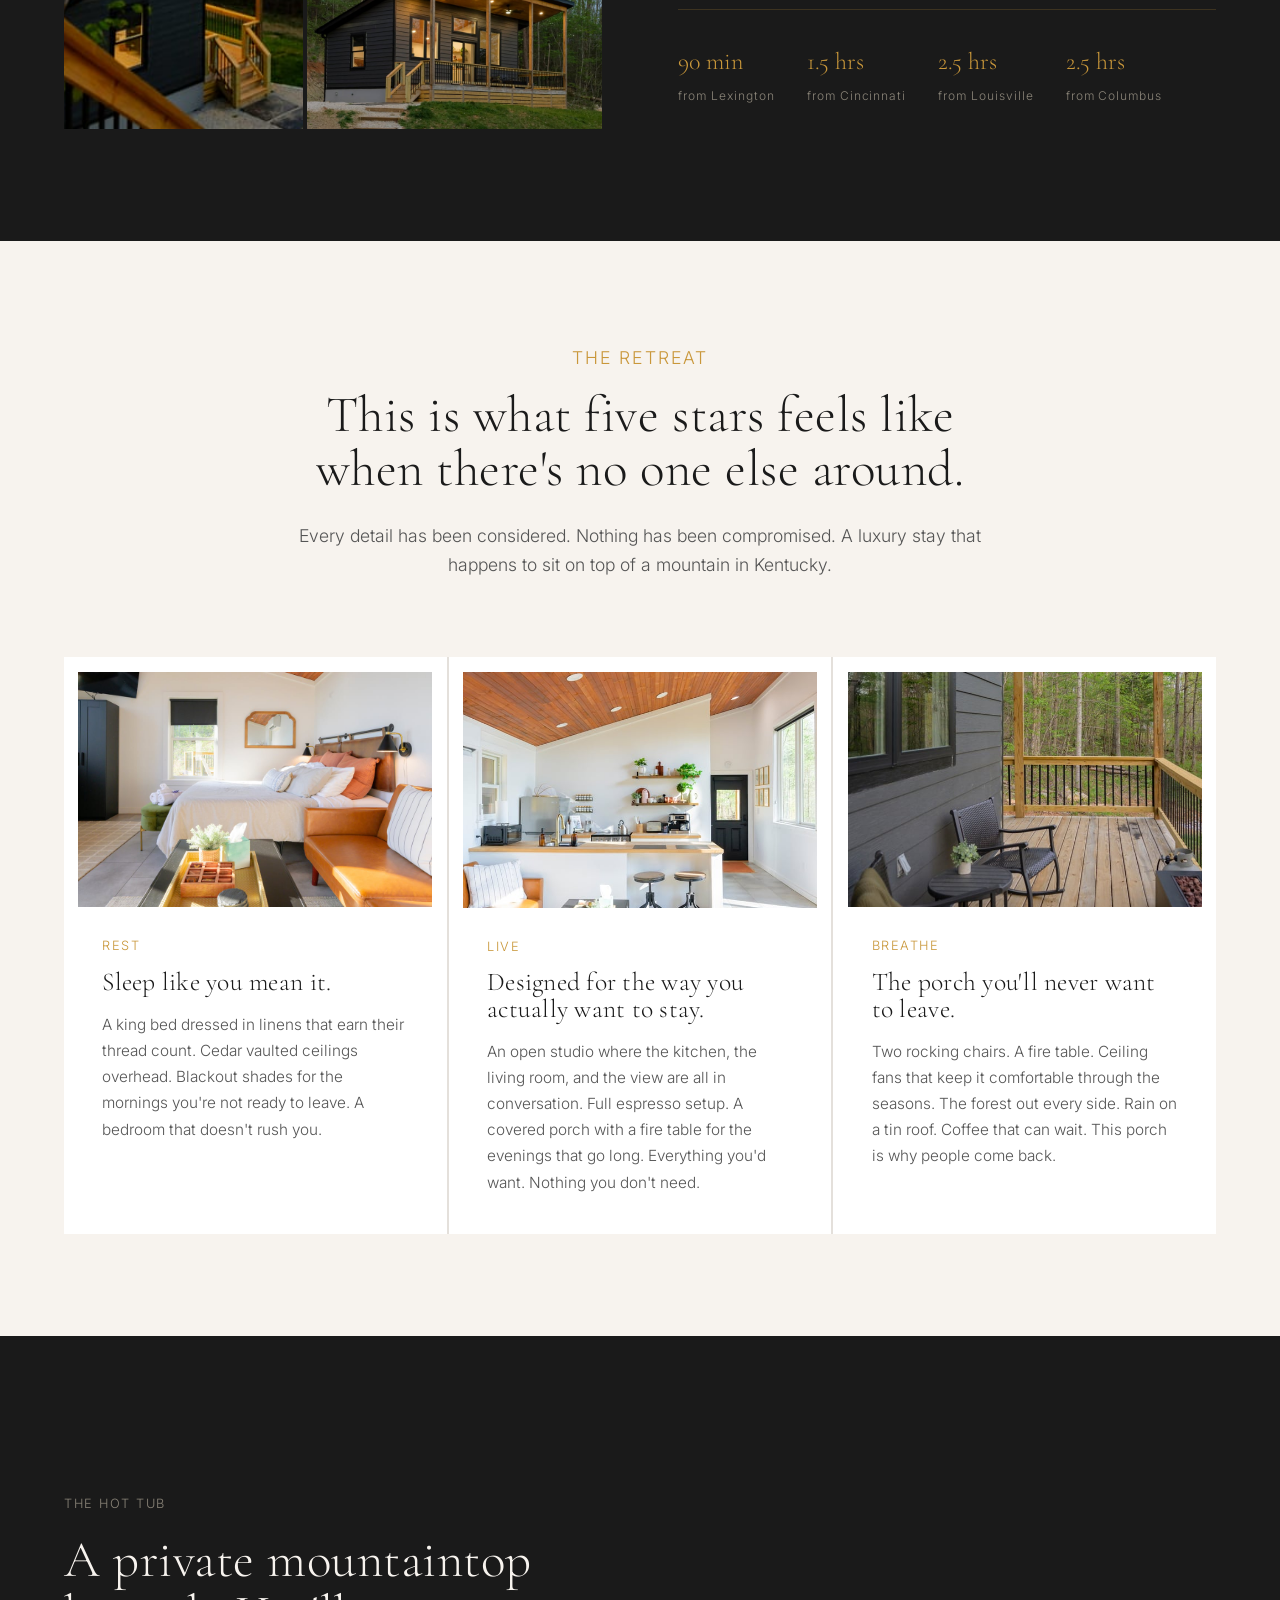
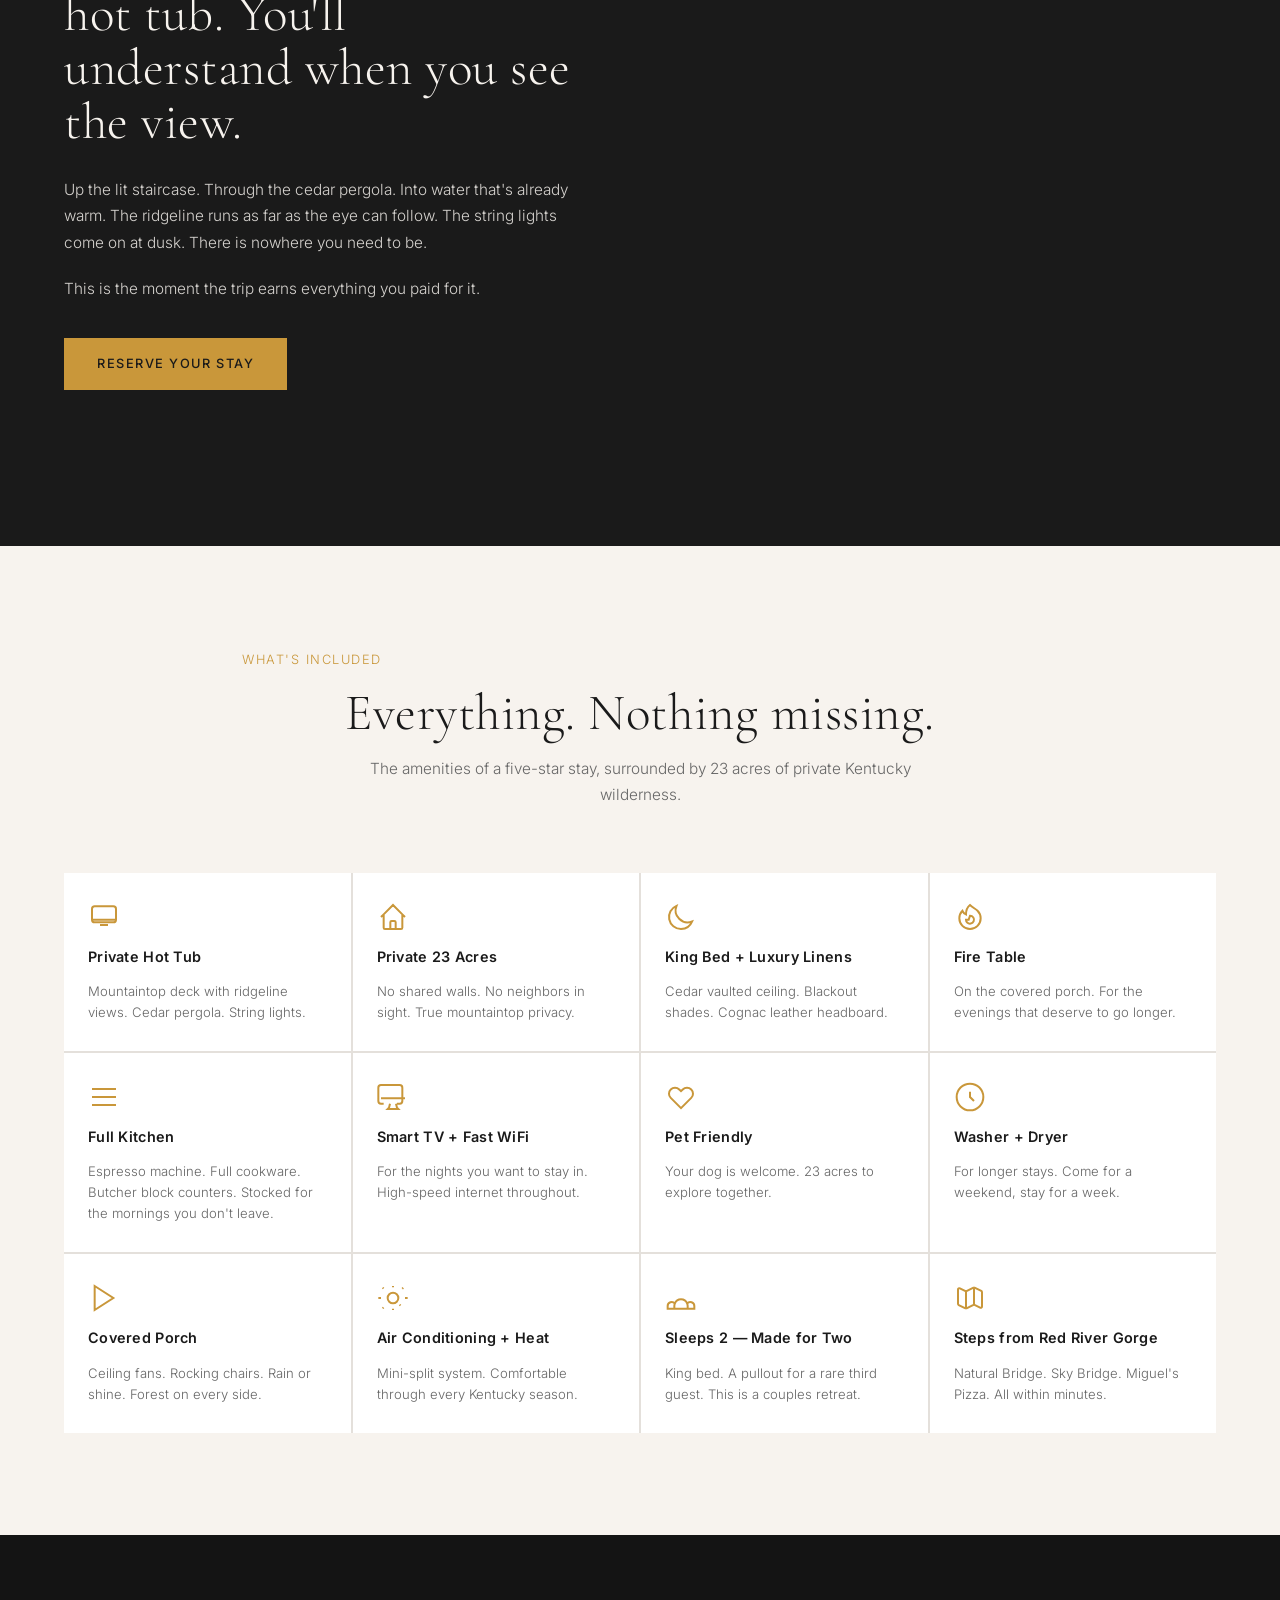
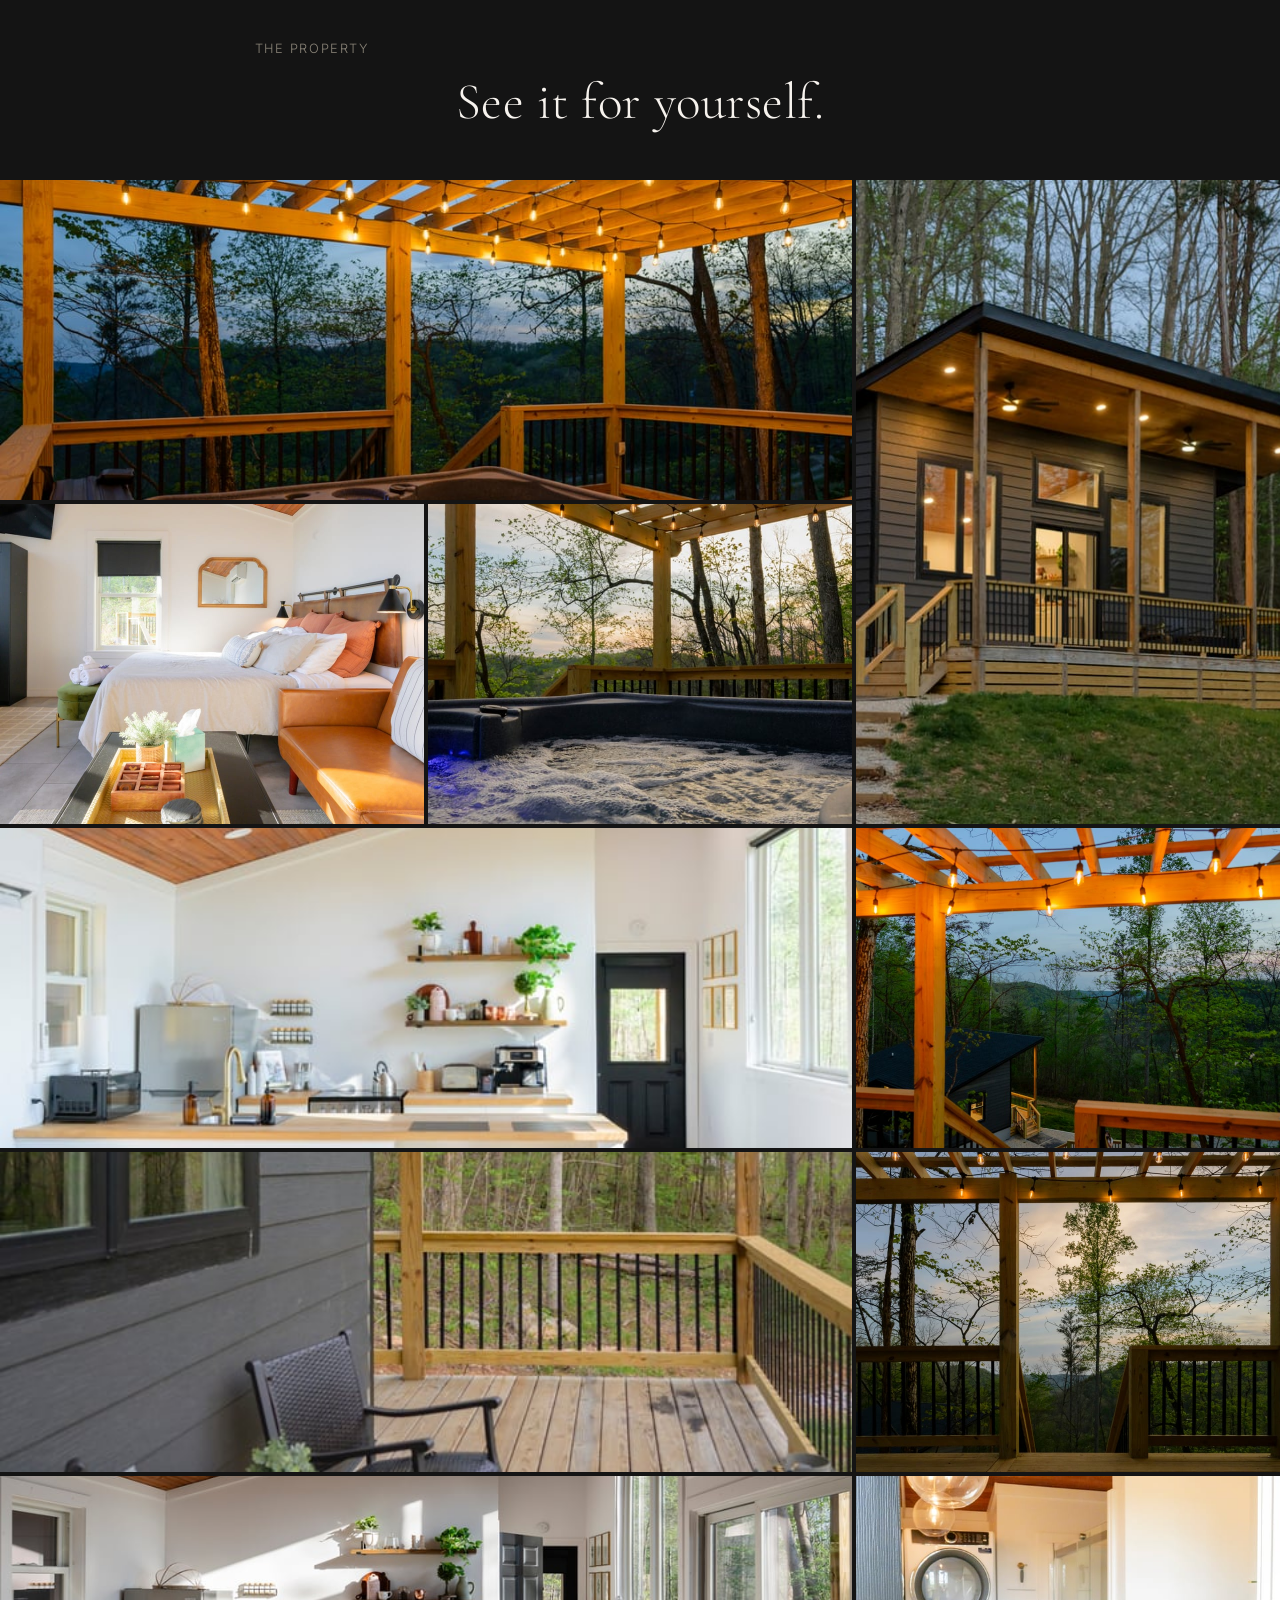
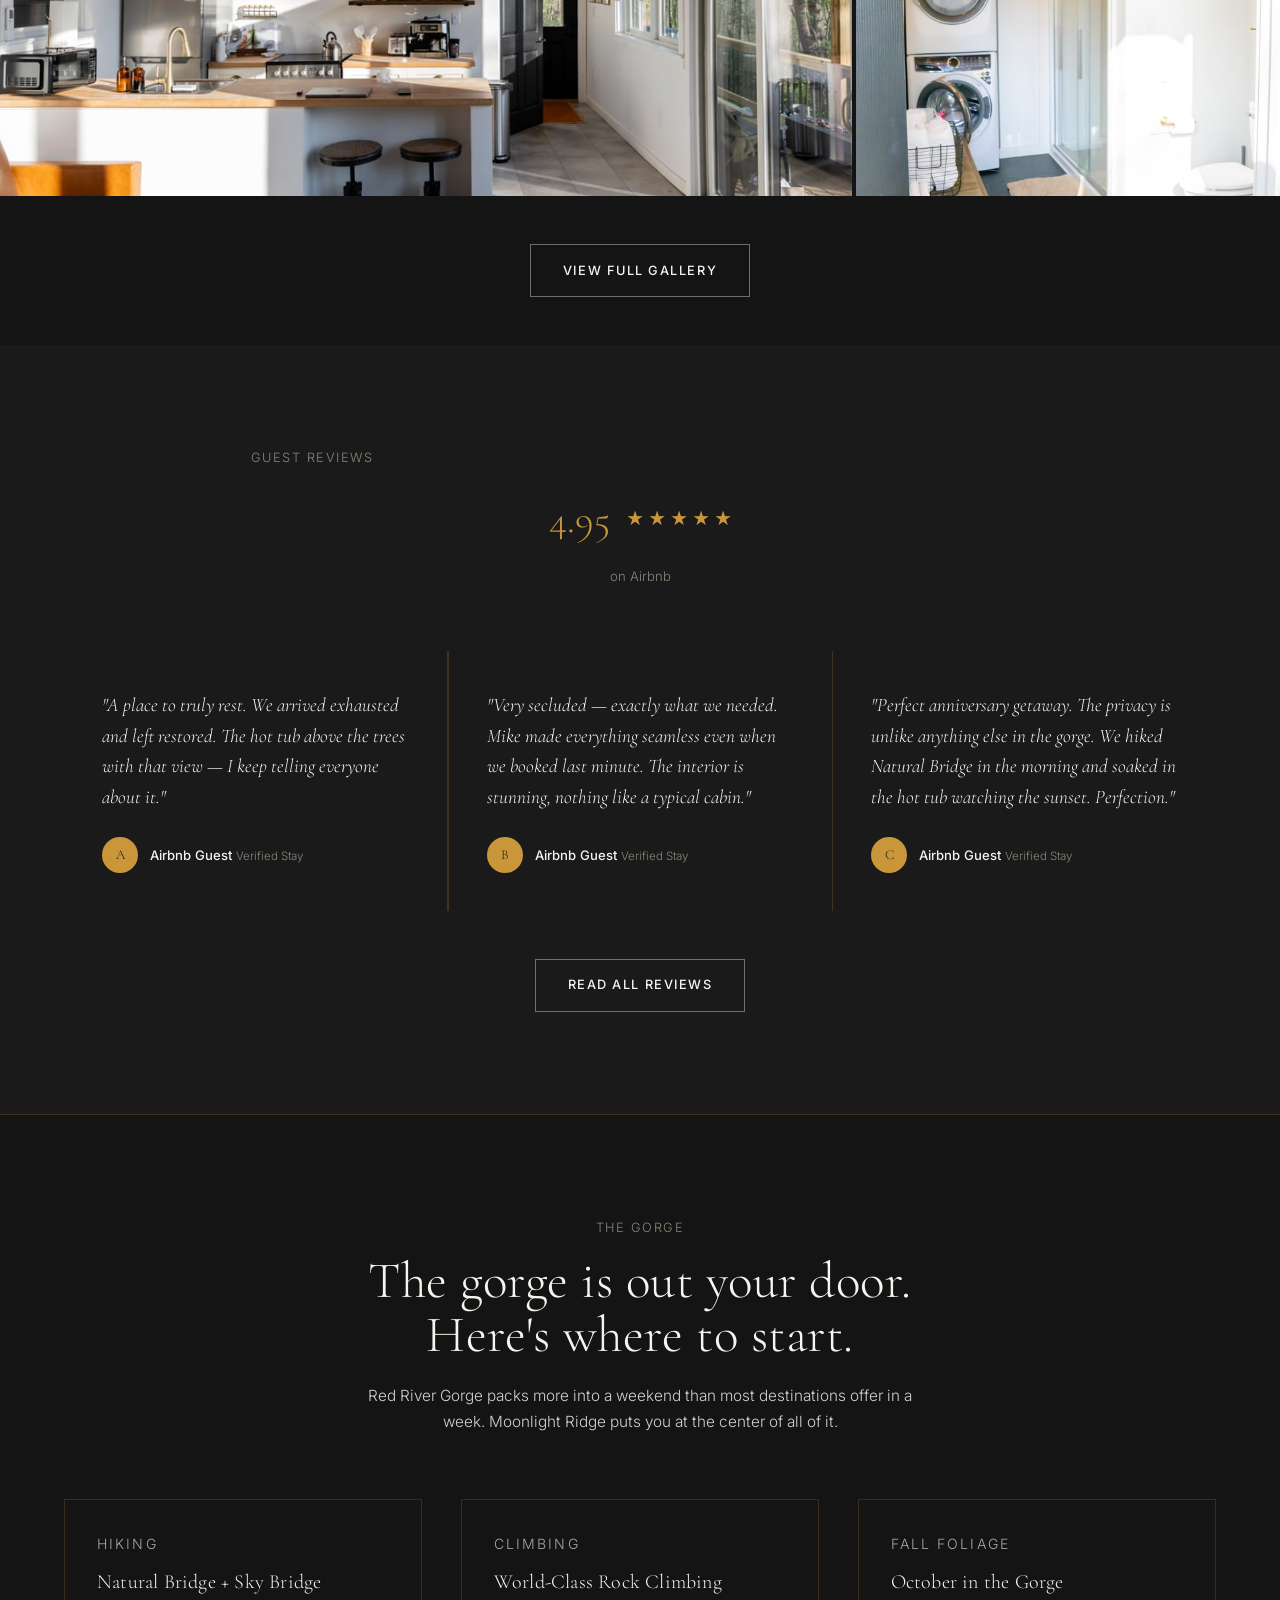
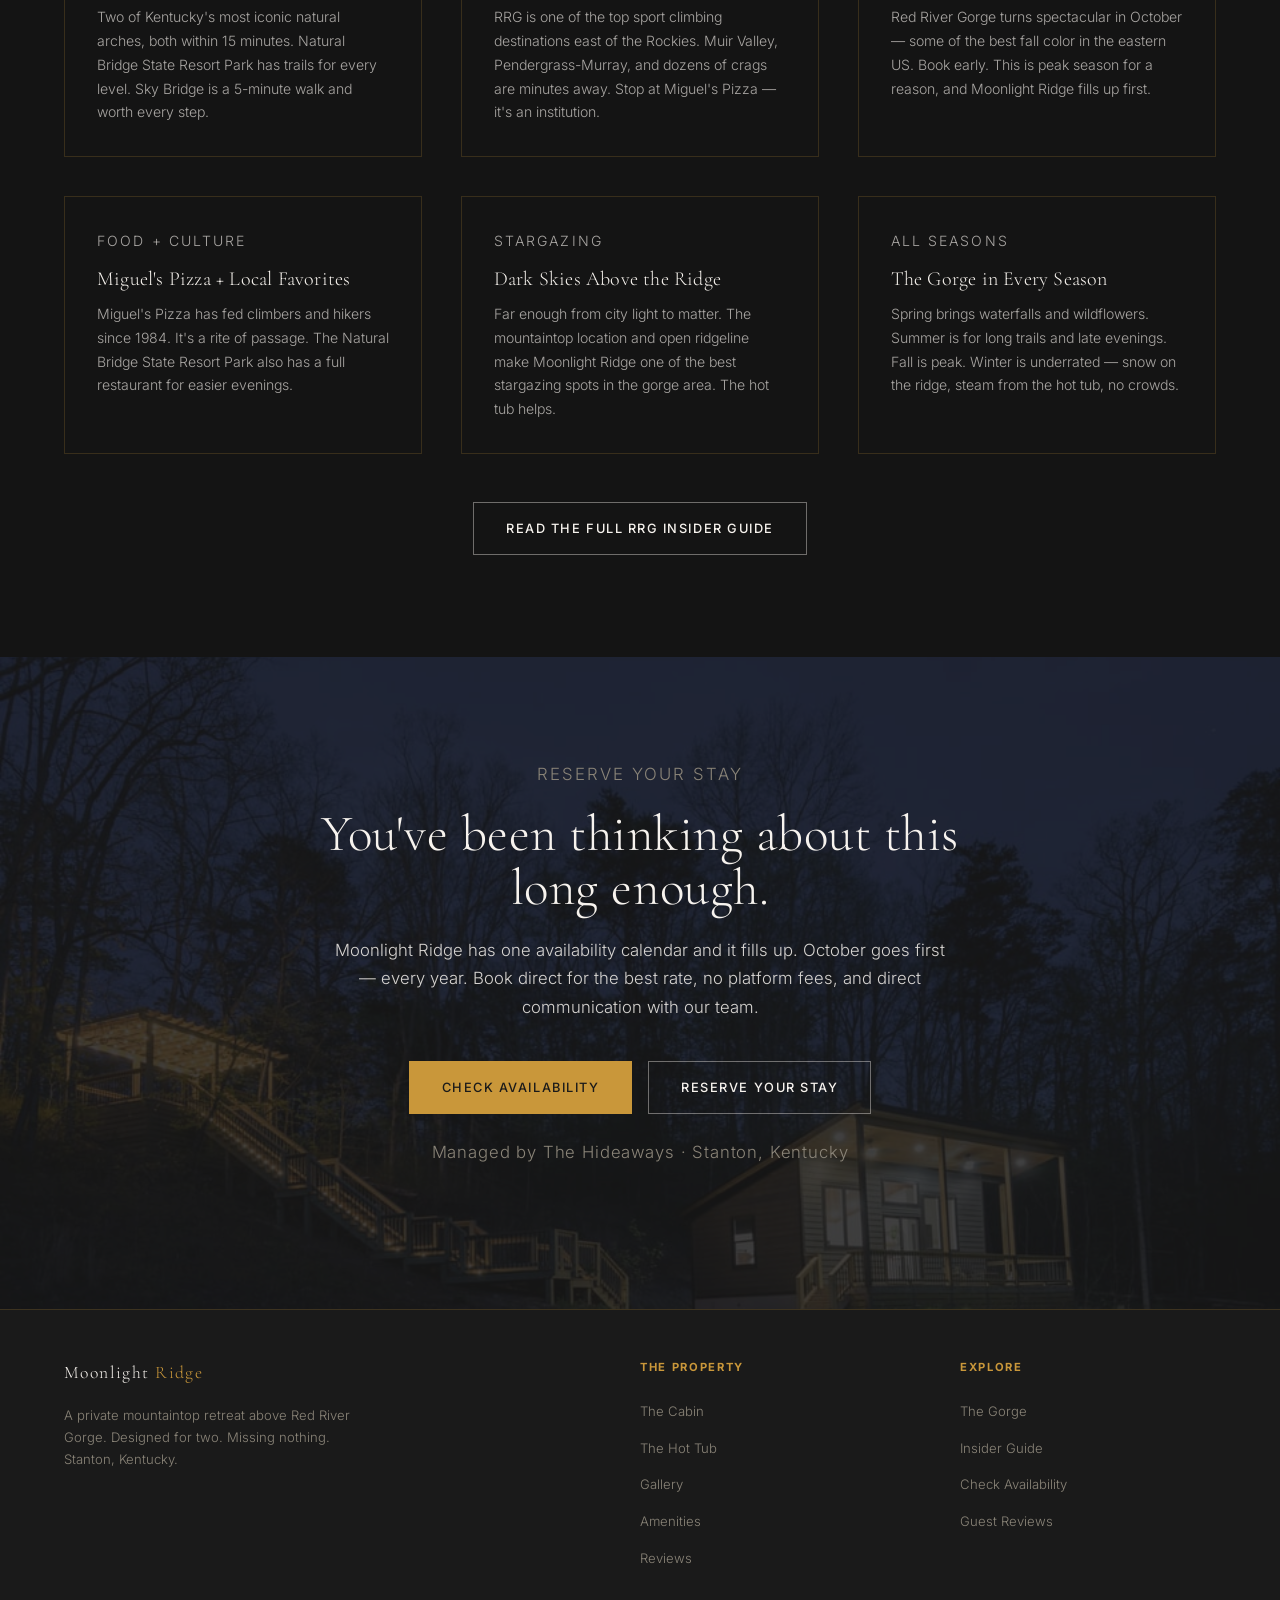
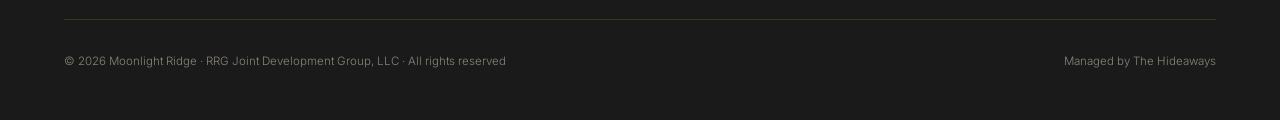
==== commit 42e6fa83: "Visual fixes: light sections, tighter typography, clean gallery grid - Switch Experience and Ameniti" ====
--- a/index.html
+++ b/index.html
@@ -495,7 +495,7 @@
           <a href="https://book.thehideaways.co/listings/388260" target="_blank" rel="noopener" class="btn btn-primary">Check Availability</a>
           <a href="https://book.thehideaways.co/listings/388260" target="_blank" rel="noopener" class="btn btn-ghost">Reserve Your Stay</a>
         </div>
-        <p class="book-note">Managed by The Hideaways · Powered by Seburg Properties · Stanton, Kentucky</p>
+        <p class="book-note">Managed by The Hideaways · Stanton, Kentucky</p>
       </div>
     </div>
   </section>
@@ -541,7 +541,7 @@
 
       <div class="footer-bottom">
         <p>© 2026 Moonlight Ridge · RRG Joint Development Group, LLC · All rights reserved</p>
-        <p class="footer-managed">Managed by <a href="https://thehideaways.co" target="_blank" rel="noopener">The Hideaways</a> · Seburg Properties</p>
+        <p class="footer-managed">Managed by <a href="https://thehideaways.co" target="_blank" rel="noopener">The Hideaways</a></p>
       </div>
     </div>
   </footer>
--- a/css/style.css
+++ b/css/style.css
@@ -44,11 +44,11 @@
 h1, h2, h3 {
   font-family: var(--font-serif);
   font-weight: 300;
-  line-height: 1.15;
+  line-height: 1.05;
   letter-spacing: 0.01em;
 }
 
-h1 { font-size: clamp(3rem, 7vw, 6.5rem); }
+h1 { font-size: clamp(2.6rem, 6vw, 5.5rem); }
 h2 { font-size: clamp(2rem, 4vw, 3.5rem); }
 h3 { font-size: clamp(1.25rem, 2vw, 1.75rem); }
 
@@ -352,8 +352,12 @@
 
 /* ── Section: The Experience ── */
 .section-experience {
-  background: #141414;
-}
+  background: var(--warm-white);
+}
+
+.section-experience .muted { color: var(--cedar); }
+.section-experience h2, .section-experience h3 { color: var(--obsidian); }
+.section-experience p { color: #555; }
 
 .experience-intro {
   max-width: 72ch;
@@ -369,21 +373,21 @@
 .experience-grid {
   display: grid;
   grid-template-columns: repeat(3, 1fr);
-  gap: 1.5px;
-  background: var(--border);
+  gap: 2px;
+  background: rgba(0,0,0,0.08);
 }
 
 .experience-card {
-  background: #141414;
-  padding: clamp(2rem, 4vw, 3rem);
+  background: #fff;
+  padding: clamp(1.5rem, 3vw, 2.5rem);
   position: relative;
   overflow: hidden;
 }
 
 .experience-card-img {
-  aspect-ratio: 4/3;
+  aspect-ratio: 3/2;
   overflow: hidden;
-  margin-bottom: 1.75rem;
+  margin: -1.5rem -1.5rem 1.75rem;
 }
 .experience-card-img img {
   width: 100%;
@@ -394,7 +398,7 @@
 .experience-card:hover .experience-card-img img { transform: scale(1.05); }
 
 .experience-card .muted { margin-bottom: 0.75rem; }
-.experience-card h3 { margin-bottom: 1rem; }
+.experience-card h3 { margin-bottom: 1rem; color: var(--obsidian); }
 
 /* ── Section: Hot Tub Feature ── */
 .section-hottub {
@@ -437,31 +441,32 @@
 .hottub-content .btn { margin-top: 1rem; }
 
 /* ── Section: Amenities ── */
-.section-amenities { background: var(--obsidian); }
+.section-amenities { background: var(--warm-white); }
 
 .amenities-header {
   text-align: center;
   margin-bottom: clamp(3rem, 5vw, 4.5rem);
 }
-.amenities-header .muted { margin-bottom: 1rem; }
-.amenities-header h2 { margin-bottom: 1rem; }
+.amenities-header .muted { margin-bottom: 1rem; color: var(--cedar); }
+.amenities-header h2 { margin-bottom: 1rem; color: var(--obsidian); }
+.amenities-header p { color: #666; }
 
 .amenities-grid {
   display: grid;
-  grid-template-columns: repeat(auto-fill, minmax(200px, 1fr));
-  gap: 1px;
-  background: var(--border);
+  grid-template-columns: repeat(4, 1fr);
+  gap: 2px;
+  background: rgba(0,0,0,0.08);
 }
 
 .amenity-item {
-  background: var(--obsidian);
+  background: #fff;
   padding: 1.75rem 1.5rem;
   display: flex;
   flex-direction: column;
   gap: 0.75rem;
   transition: background 0.2s;
 }
-.amenity-item:hover { background: #222; }
+.amenity-item:hover { background: #f8f5f0; }
 
 .amenity-icon {
   width: 2rem;
@@ -470,15 +475,16 @@
 }
 
 .amenity-item strong {
-  font-size: 0.85rem;
-  font-weight: 500;
-  letter-spacing: 0.04em;
+  font-size: 0.9rem;
+  font-weight: 600;
+  letter-spacing: 0.02em;
+  color: var(--obsidian);
 }
 
 .amenity-item span {
-  font-size: 0.78rem;
-  color: var(--muted);
-  line-height: 1.5;
+  font-size: 0.82rem;
+  color: #666;
+  line-height: 1.6;
 }
 
 /* ── Section: Gallery ── */
@@ -492,8 +498,8 @@
 
 .gallery-grid {
   display: grid;
-  grid-template-columns: repeat(12, 1fr);
-  grid-auto-rows: 280px;
+  grid-template-columns: repeat(3, 1fr);
+  grid-auto-rows: 320px;
   gap: 4px;
 }
 
@@ -506,10 +512,10 @@
 }
 .gallery-item:hover img { transform: scale(1.04); opacity: 0.9; }
 
-.g-wide  { grid-column: span 8; }
+.g-wide  { grid-column: span 2; }
 .g-tall  { grid-row: span 2; }
-.g-med   { grid-column: span 4; }
-.g-full  { grid-column: span 12; grid-row: span 1; max-height: 420px; }
+.g-med   { grid-column: span 1; }
+.g-full  { grid-column: span 3; grid-row: span 1; max-height: 420px; }
 
 .gallery-cta {
   text-align: center;
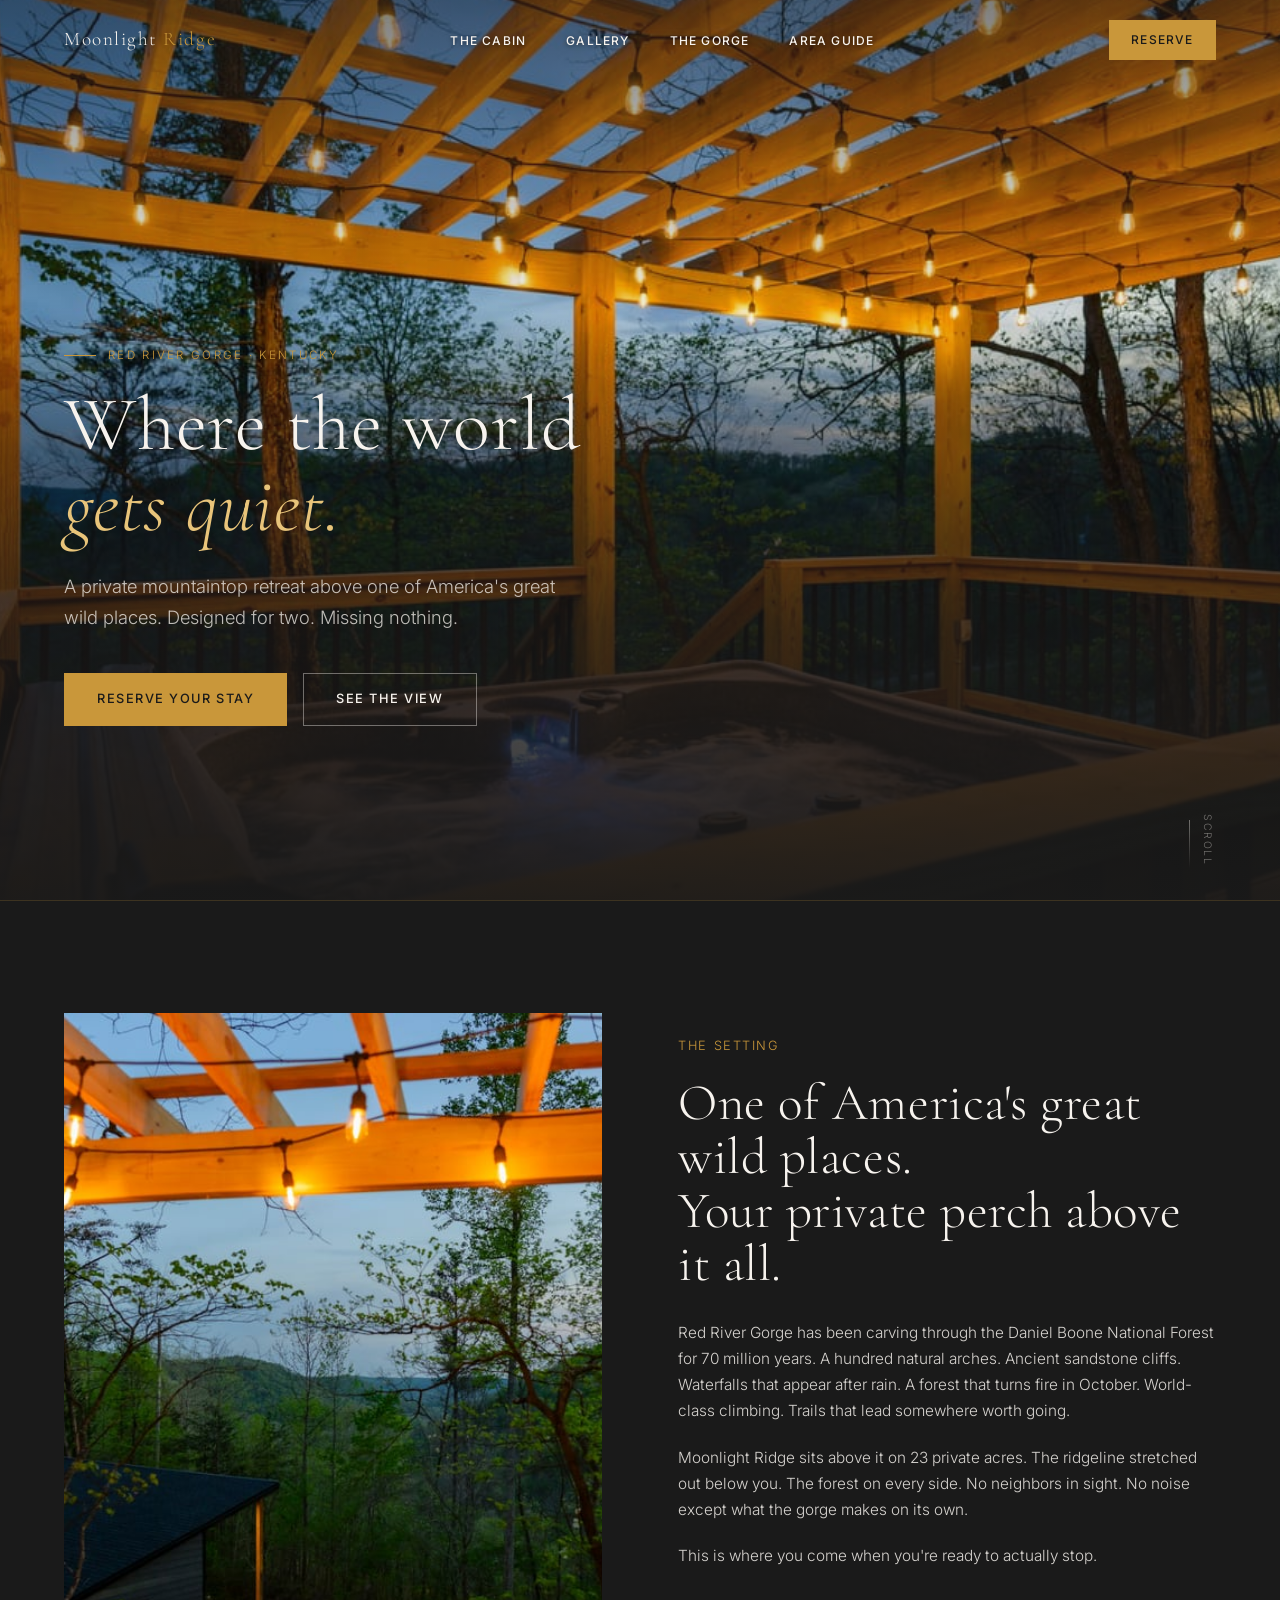
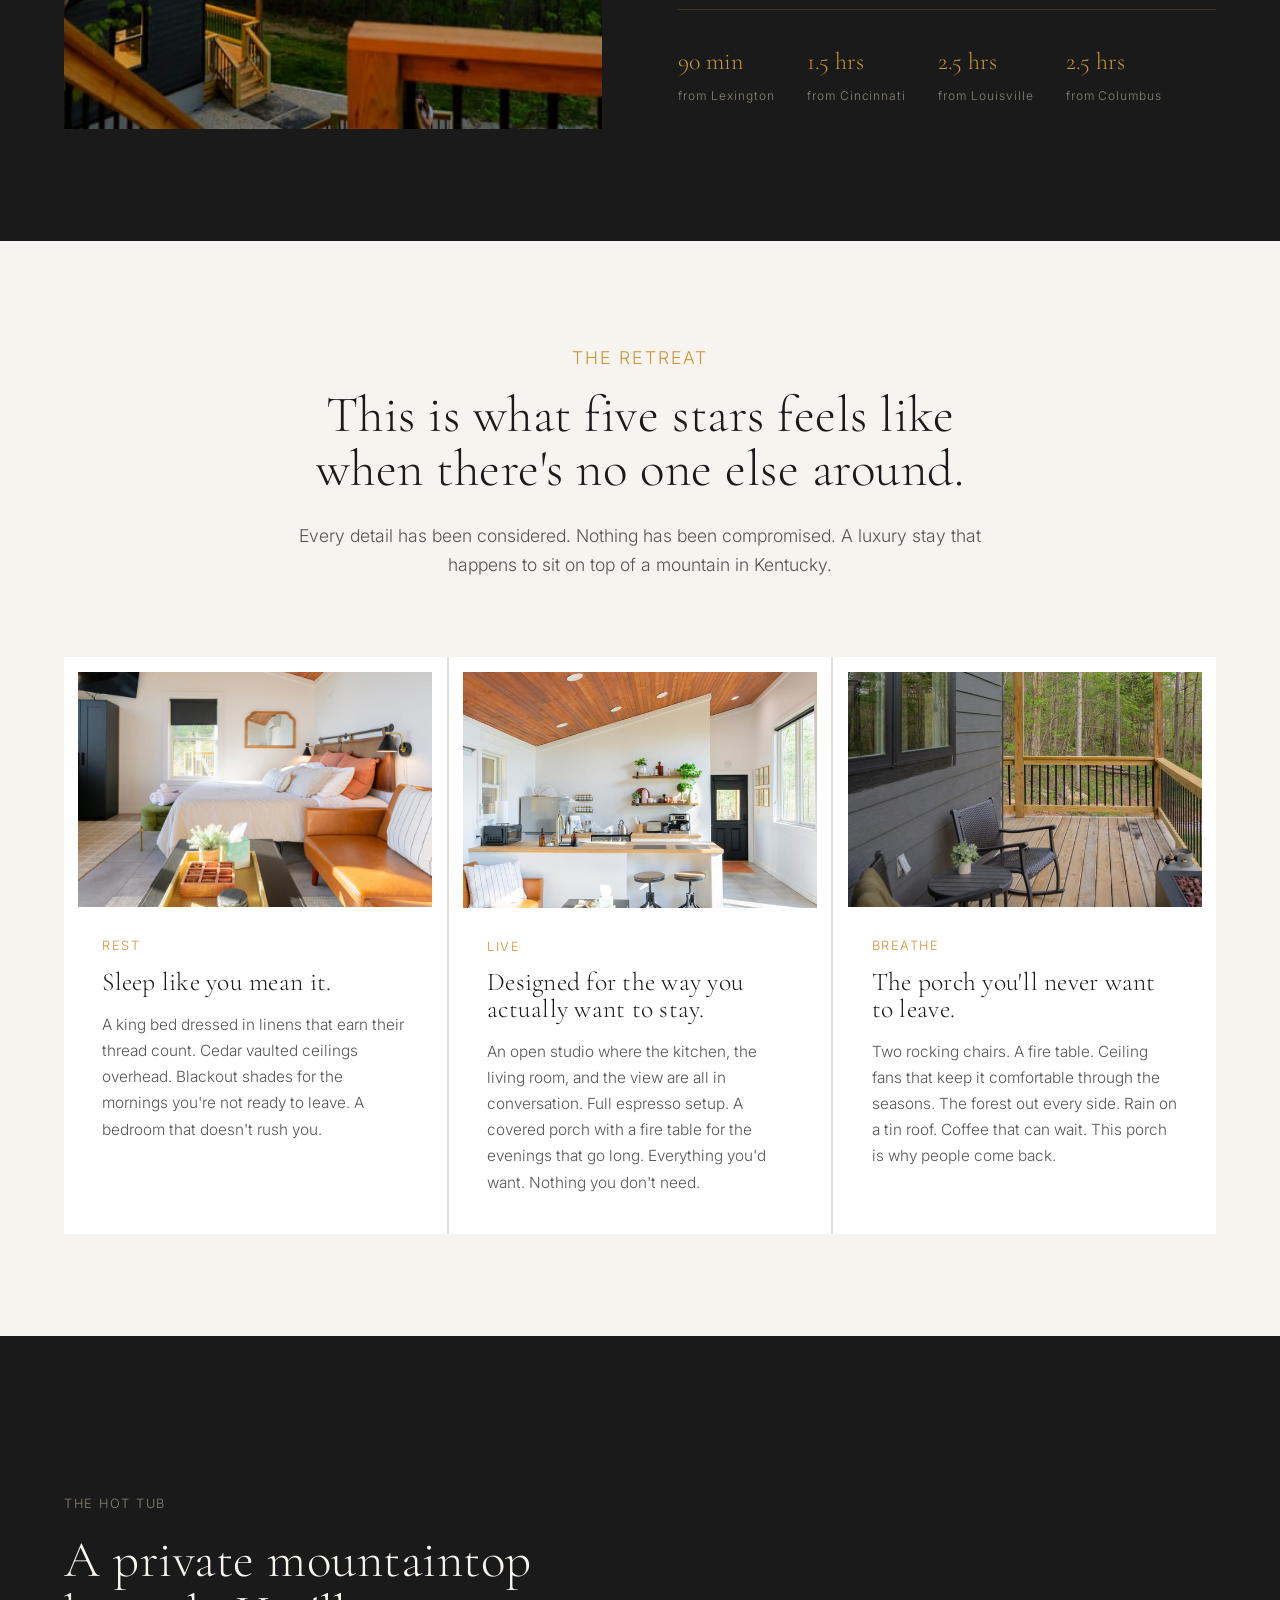
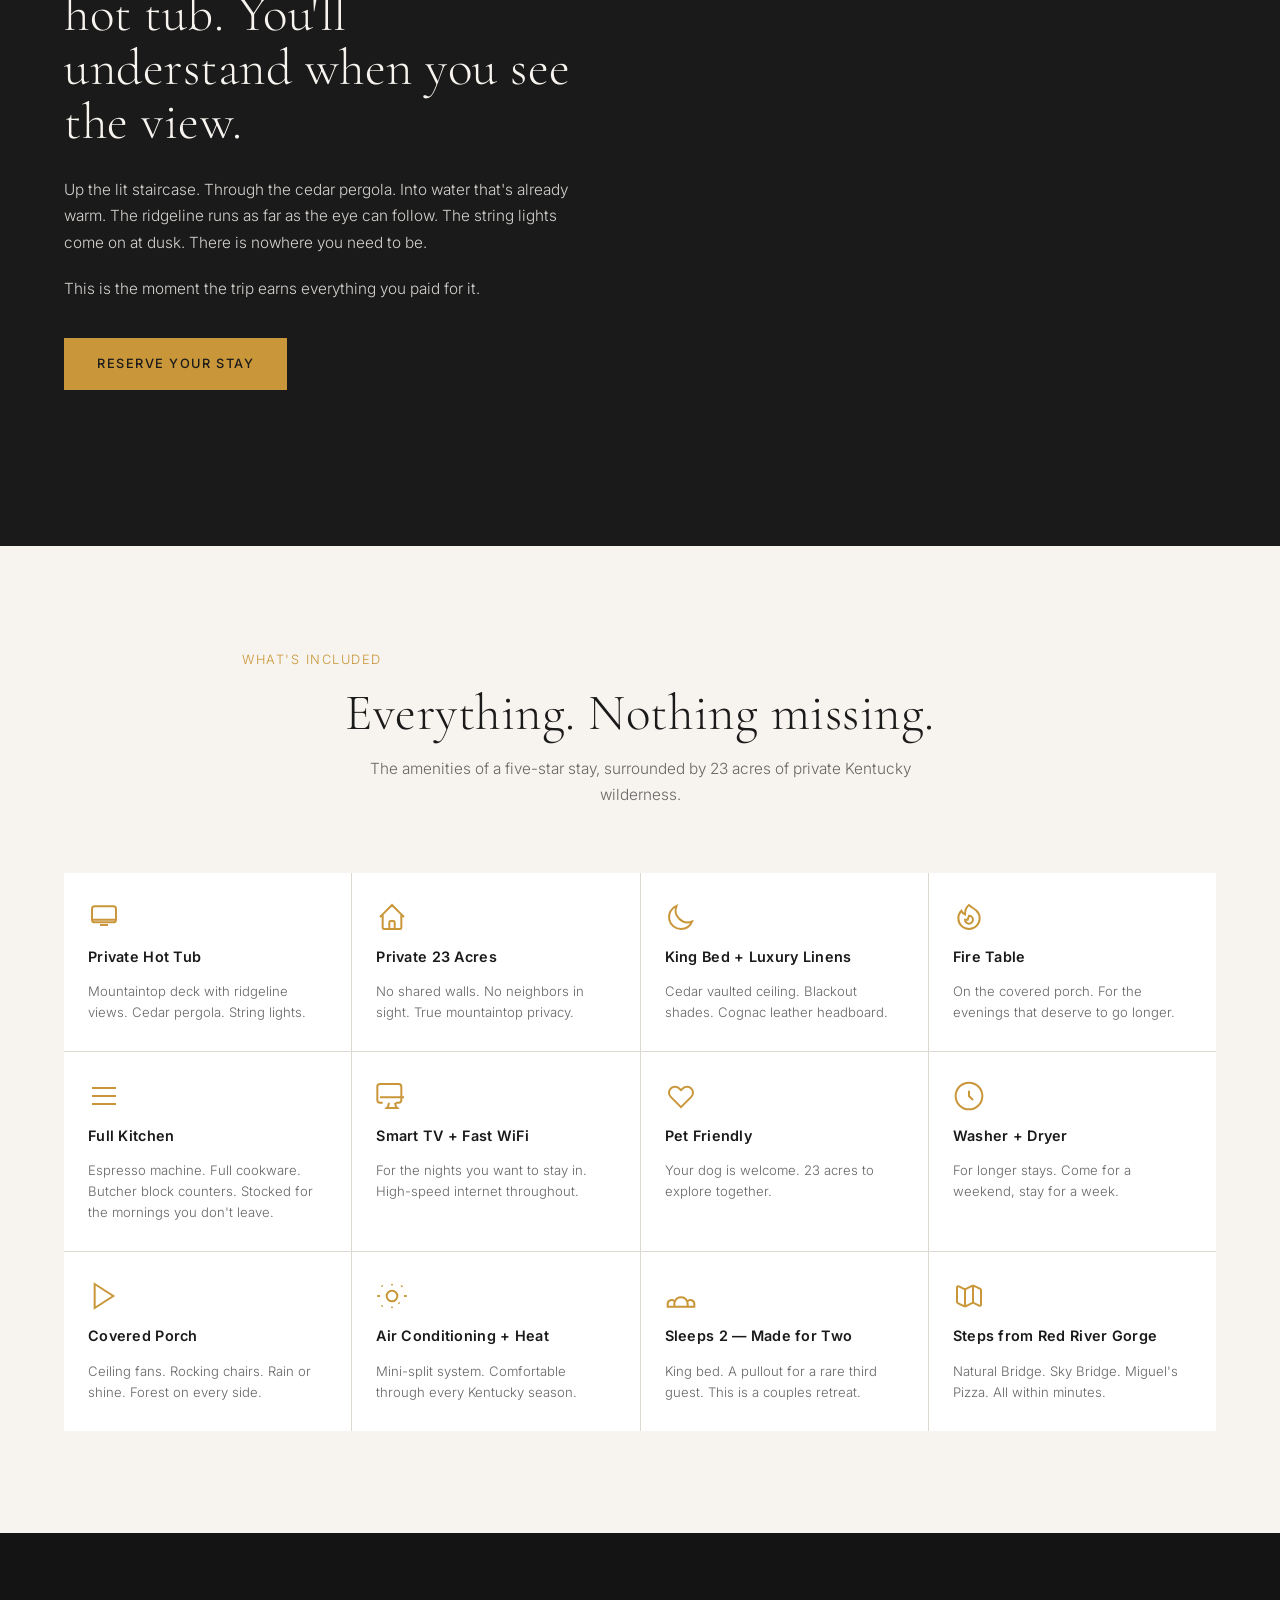
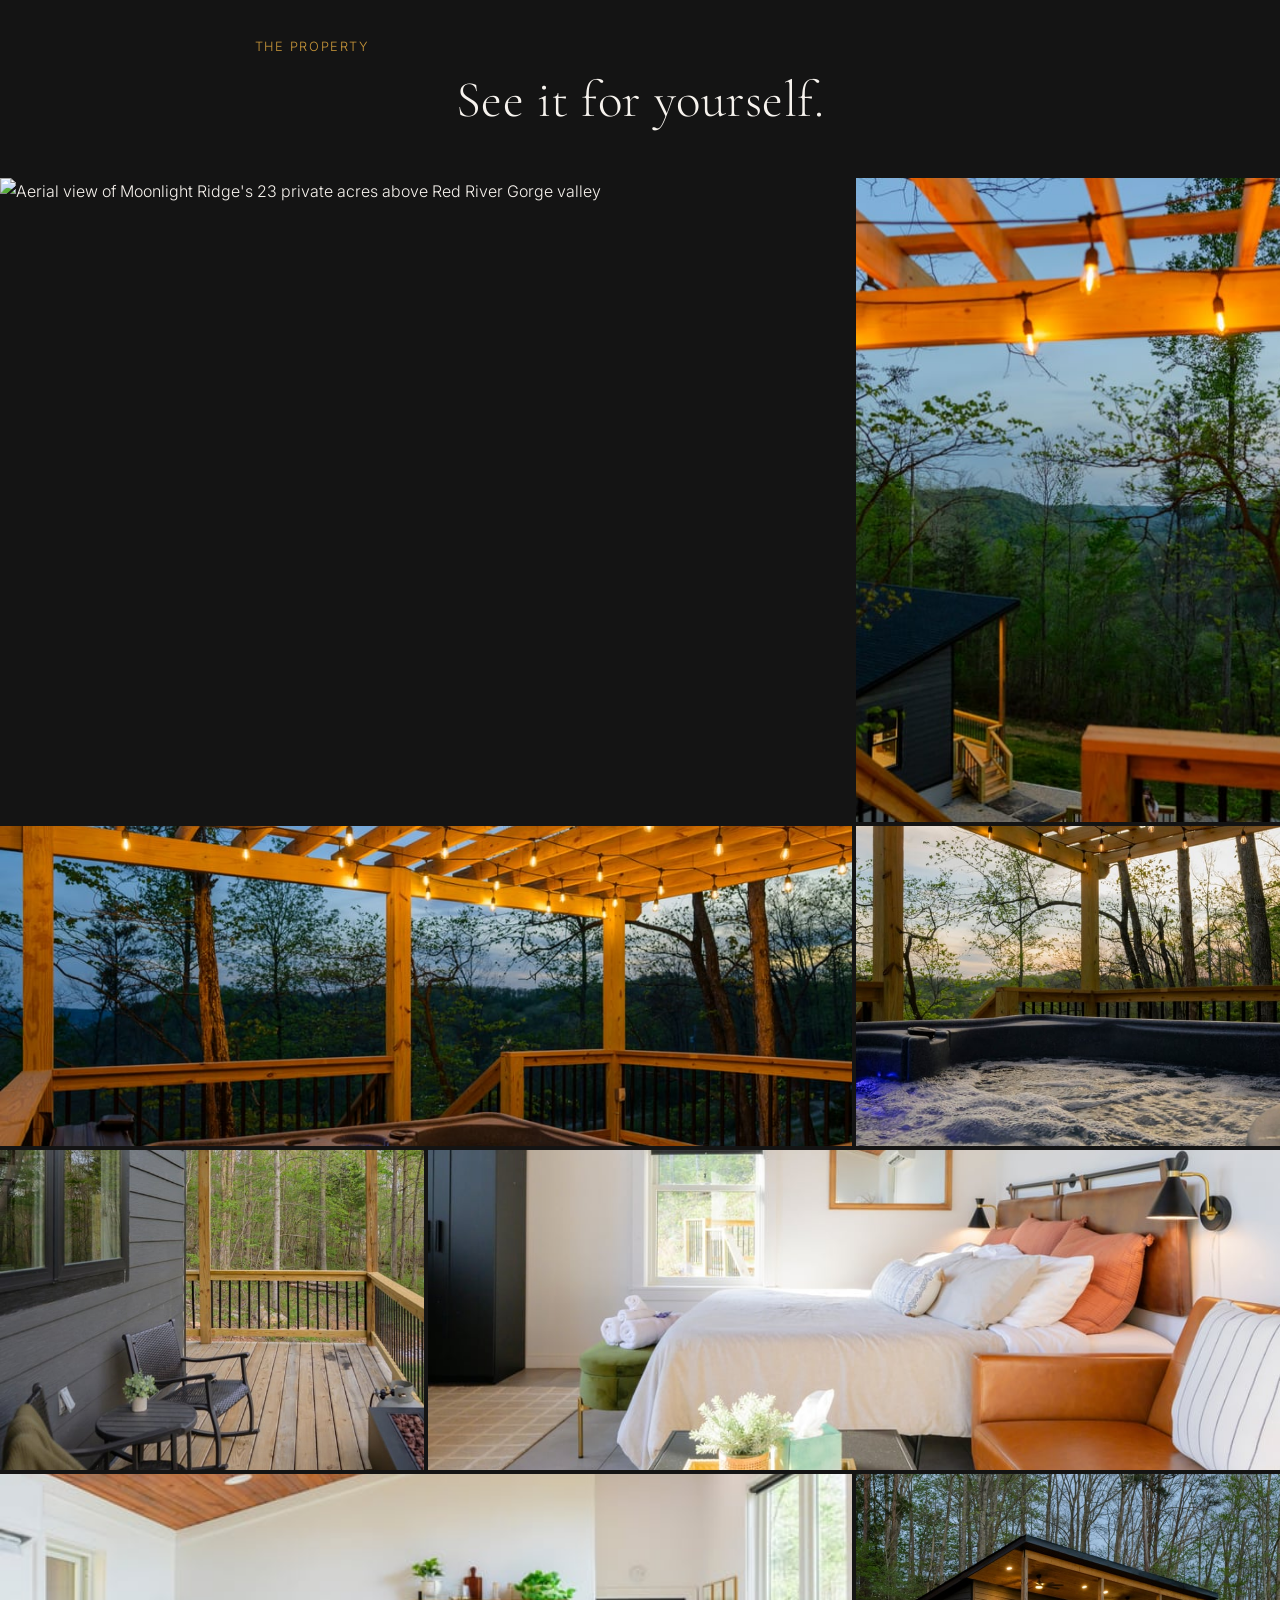
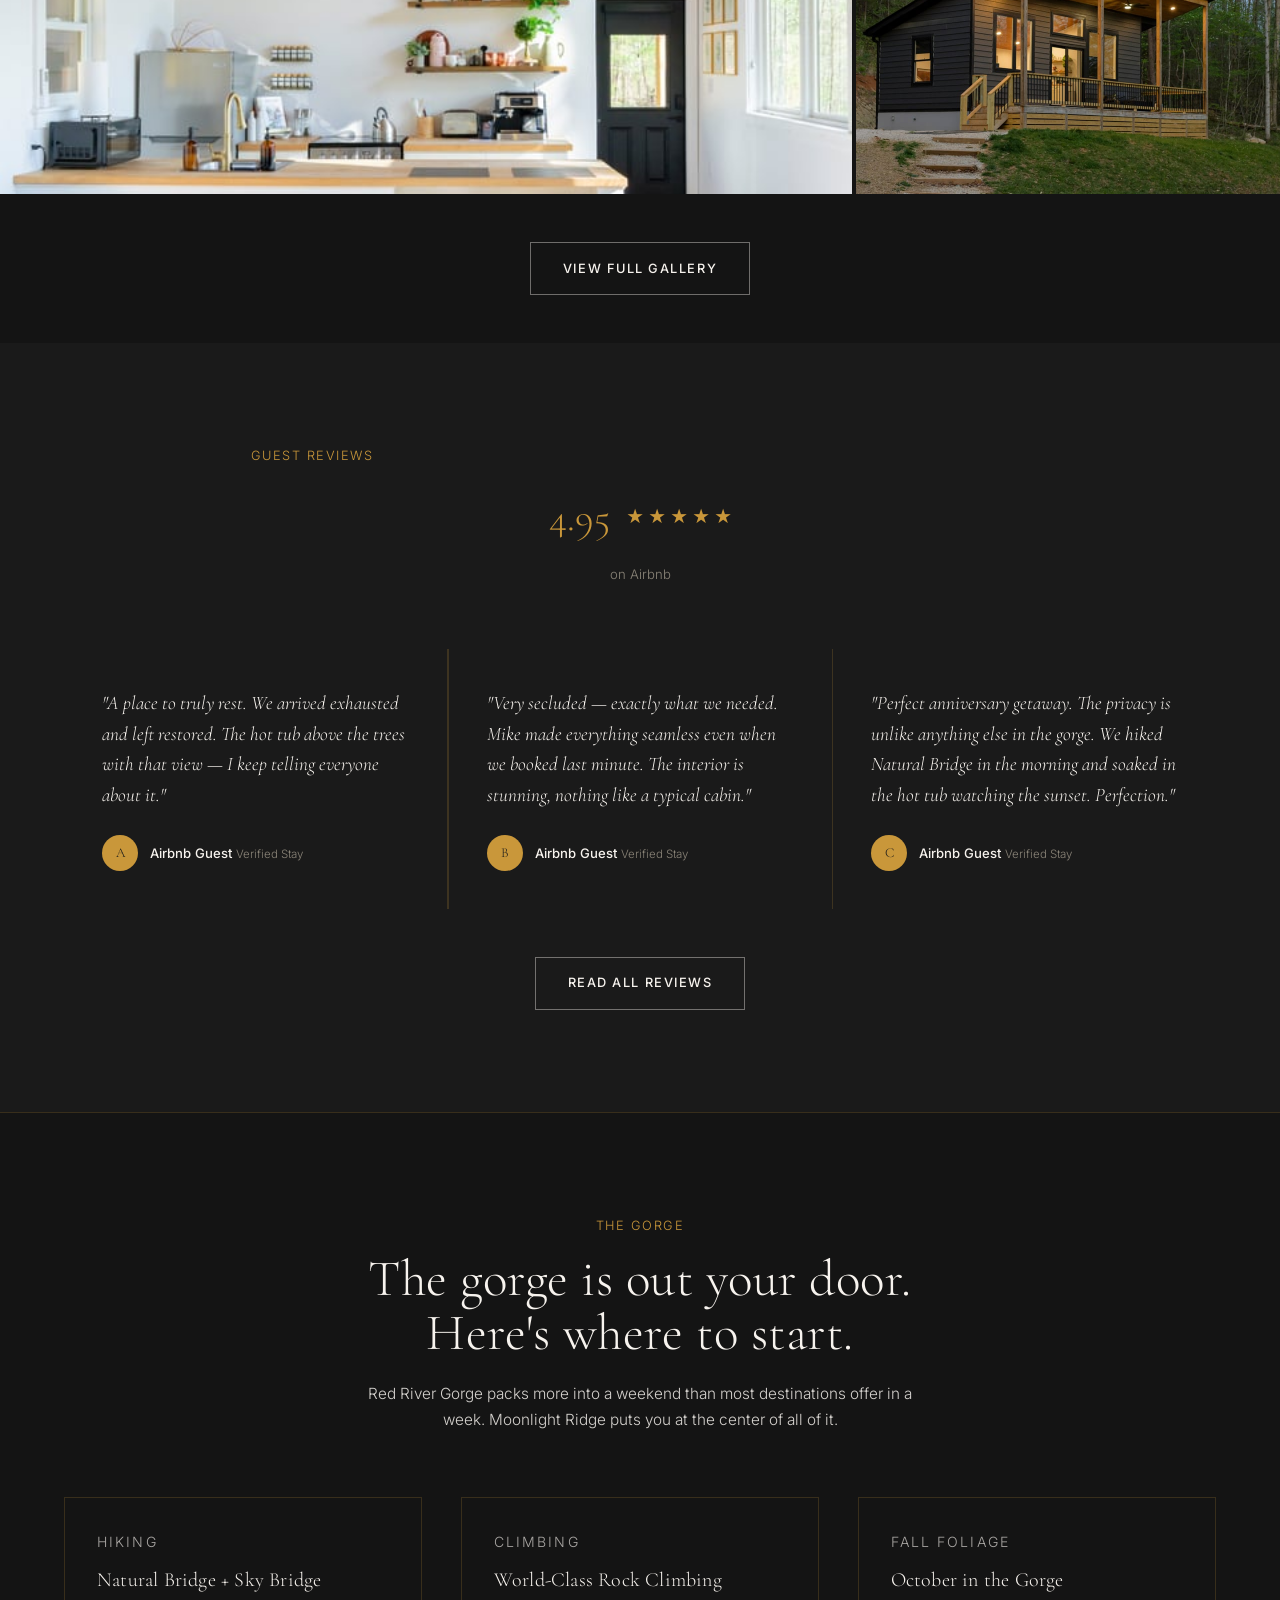
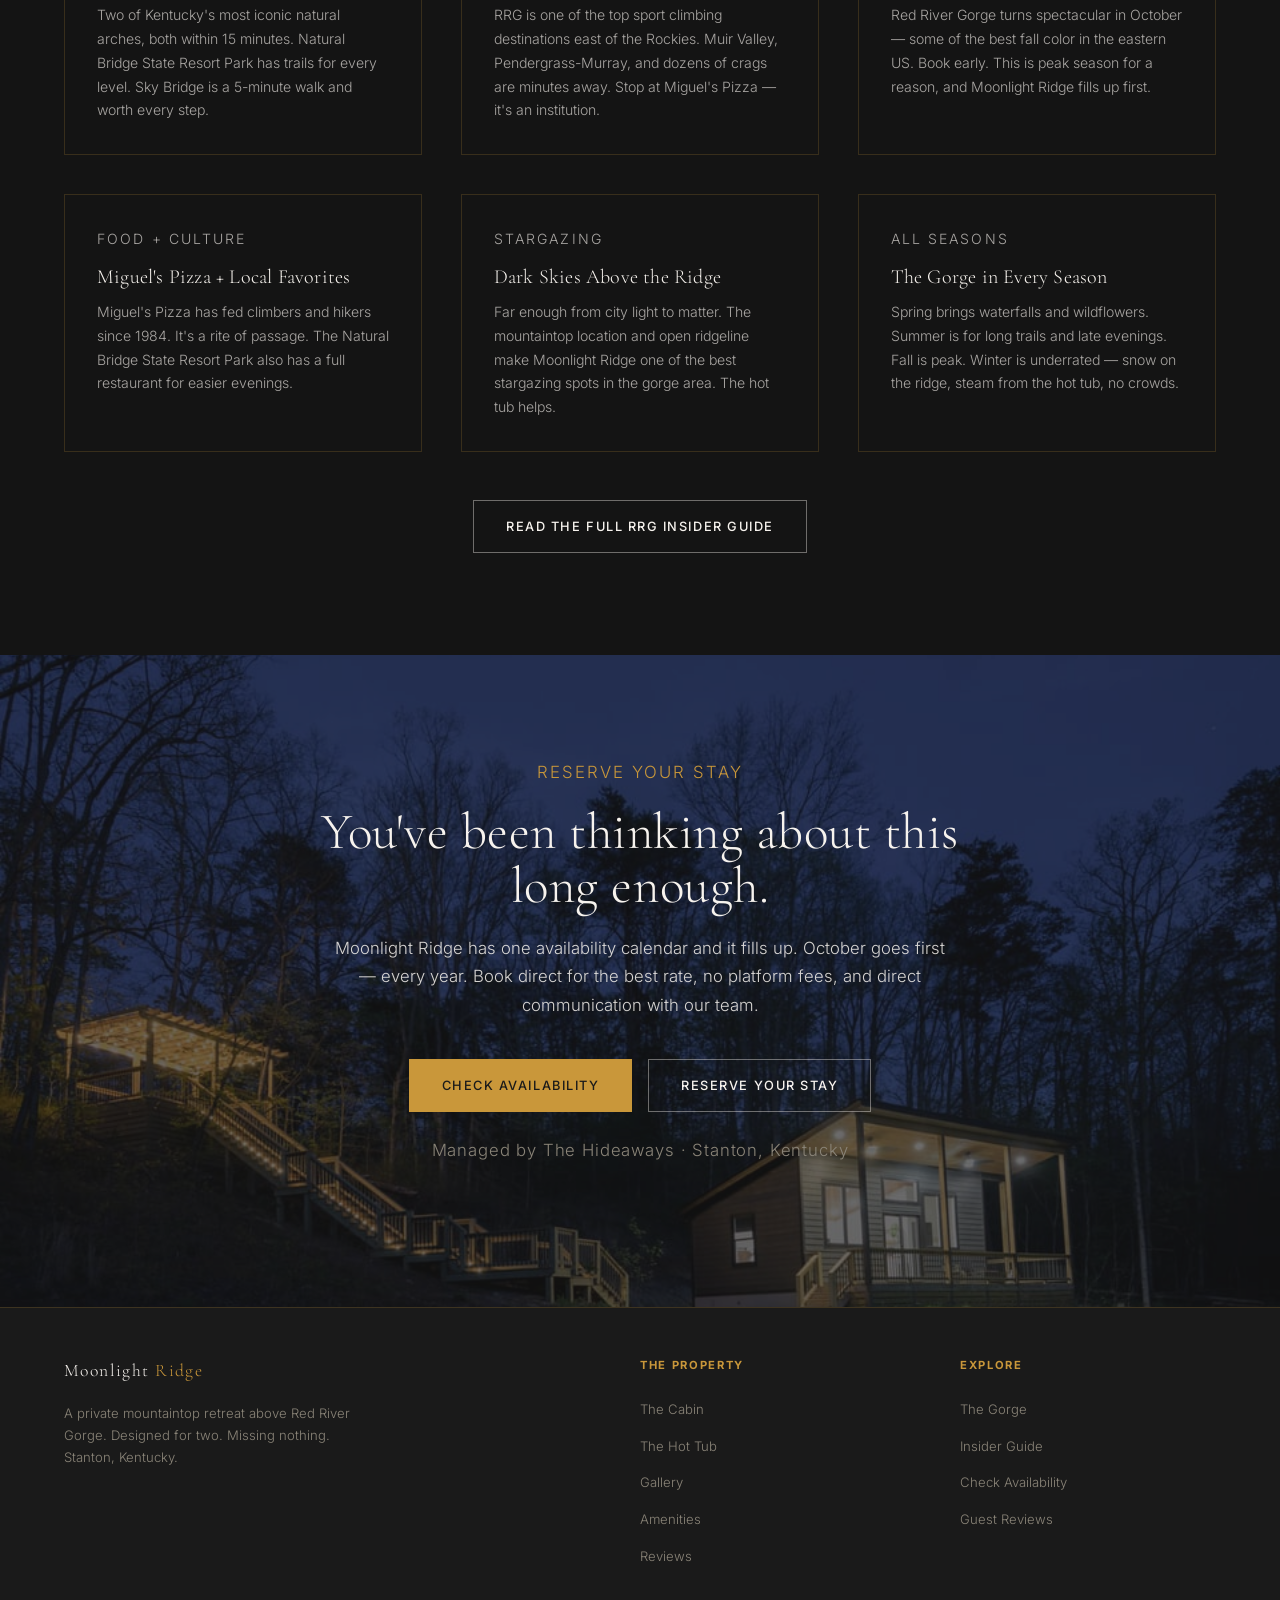
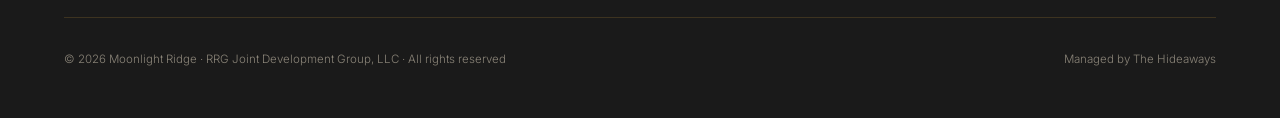
==== commit 9f20f78d: "Nav bolder, muted labels gold, lighter overlays, aerial gallery lead - Nav links: font-weight 500 + " ====
--- a/index.html
+++ b/index.html
@@ -115,9 +115,6 @@
 
         <div class="place-image fade-up">
           <img src="images/place-main.jpg" alt="View from Moonlight Ridge looking over Red River Gorge ridgeline at dusk" loading="lazy" />
-          <div class="place-image-accent">
-            <img src="images/place-accent.jpg" alt="Cabin exterior at night with warm interior lights glowing" loading="lazy" />
-          </div>
         </div>
 
         <div class="place-text fade-up fade-up-delay-1">
@@ -320,35 +317,33 @@
     </div>
 
     <div class="gallery-grid" id="galleryGrid">
+      <!-- Aerial + gorge view dominate the top — show the land first -->
+      <div class="gallery-item g-wide g-tall" data-src="images/gallery-11.jpg">
+        <img src="images/gallery-11.jpg" alt="Aerial view of Moonlight Ridge's 23 private acres above Red River Gorge valley" loading="lazy" />
+      </div>
+      <div class="gallery-item g-med g-tall" data-src="images/gallery-6.jpg">
+        <img src="images/gallery-6.jpg" alt="View over the Red River Gorge ridgeline at dusk from the hot tub deck" loading="lazy" style="object-position: center 30%;" />
+      </div>
+      <!-- Hot tub -->
       <div class="gallery-item g-wide" data-src="images/gallery-1.jpg">
         <img src="images/gallery-1.jpg" alt="Private hot tub at night with blue LED water, cedar pergola, and mountain ridgeline" loading="lazy" />
       </div>
-      <div class="gallery-item g-med g-tall" data-src="images/gallery-2.jpg">
-        <img src="images/gallery-2.jpg" alt="Cabin exterior at night, warm interior lights glowing against the dark forest" loading="lazy" />
-      </div>
-      <div class="gallery-item g-med" data-src="images/gallery-3.jpg">
-        <img src="images/gallery-3.jpg" alt="King bedroom with cognac leather headboard, terracotta pillows and cedar ceiling" loading="lazy" />
-      </div>
       <div class="gallery-item g-med" data-src="images/gallery-4.jpg">
         <img src="images/gallery-4.jpg" alt="Hot tub bubbling at sunset with mountain view and string lights" loading="lazy" />
       </div>
+      <!-- Interior + porch -->
+      <div class="gallery-item g-med" data-src="images/gallery-7.jpg">
+        <img src="images/gallery-7.jpg" alt="Covered porch with rocking chairs, fire table and forest view" loading="lazy" />
+      </div>
+      <div class="gallery-item g-wide" data-src="images/gallery-3.jpg">
+        <img src="images/gallery-3.jpg" alt="King bedroom with cognac leather headboard, terracotta pillows and cedar ceiling" loading="lazy" />
+      </div>
+      <!-- Cabin exterior + interior -->
       <div class="gallery-item g-wide" data-src="images/gallery-5.jpg">
         <img src="images/gallery-5.jpg" alt="Open-plan interior with cedar vaulted ceiling, leather sofa and kitchen" loading="lazy" />
       </div>
-      <div class="gallery-item g-med" data-src="images/gallery-6.jpg">
-        <img src="images/gallery-6.jpg" alt="View from hot tub deck over the Red River Gorge ridgeline at dusk" loading="lazy" />
-      </div>
-      <div class="gallery-item g-wide" data-src="images/gallery-7.jpg">
-        <img src="images/gallery-7.jpg" alt="Covered porch with rocking chairs, fire table and forest view" loading="lazy" />
-      </div>
-      <div class="gallery-item g-med" data-src="images/gallery-8.jpg">
-        <img src="images/gallery-8.jpg" alt="Lit staircase leading up through the forest to the hot tub pergola at dusk" loading="lazy" />
-      </div>
-      <div class="gallery-item g-wide" data-src="images/gallery-9.jpg">
-        <img src="images/gallery-9.jpg" alt="Kitchen with floating shelves, espresso machine and plants" loading="lazy" />
-      </div>
-      <div class="gallery-item g-med" data-src="images/gallery-10.jpg">
-        <img src="images/gallery-10.jpg" alt="Spa bathroom with dark hexagonal tile, round mirror and globe pendant lights" loading="lazy" />
+      <div class="gallery-item g-med" data-src="images/gallery-2.jpg">
+        <img src="images/gallery-2.jpg" alt="Cabin exterior at night, warm interior lights glowing against the dark forest" loading="lazy" />
       </div>
     </div>
 
--- a/css/style.css
+++ b/css/style.css
@@ -141,12 +141,14 @@
 
 .nav-links a {
   font-size: 0.75rem;
+  font-weight: 500;
   letter-spacing: 0.1em;
   text-transform: uppercase;
-  color: rgba(247,243,238,0.7);
+  color: var(--warm-white);
   transition: color 0.2s;
-}
-.nav-links a:hover { color: var(--warm-white); }
+  text-shadow: 0 1px 4px rgba(0,0,0,0.5);
+}
+.nav-links a:hover { color: var(--cedar); }
 
 .nav-book {
   font-size: 0.75rem;
@@ -204,10 +206,11 @@
   position: absolute;
   inset: 0;
   background: linear-gradient(
-    to top,
-    rgba(26,26,26,0.95) 0%,
-    rgba(26,26,26,0.4) 50%,
-    rgba(26,26,26,0.2) 100%
+    to bottom,
+    rgba(26,26,26,0.55) 0%,
+    rgba(26,26,26,0.05) 35%,
+    rgba(26,26,26,0.7) 70%,
+    rgba(26,26,26,0.95) 100%
   );
 }
 
@@ -287,6 +290,15 @@
   height: 3rem;
   background: linear-gradient(to bottom, rgba(247,243,238,0.4), transparent);
   margin-top: 0.5rem;
+}
+
+/* ── Dark-section eyebrow labels ── */
+.section-place .muted,
+.section-gallery .muted,
+.section-reviews .muted,
+.section-gorge .muted,
+.section-book .muted {
+  color: var(--cedar);
 }
 
 /* ── Section: The Place ── */
@@ -454,8 +466,8 @@
 .amenities-grid {
   display: grid;
   grid-template-columns: repeat(4, 1fr);
-  gap: 2px;
-  background: rgba(0,0,0,0.08);
+  gap: 1px;
+  background: #ddd8d2;
 }
 
 .amenity-item {
@@ -654,7 +666,7 @@
 .book-overlay {
   position: absolute;
   inset: 0;
-  background: rgba(26,26,26,0.82);
+  background: rgba(26,26,26,0.62);
 }
 
 .book-content {
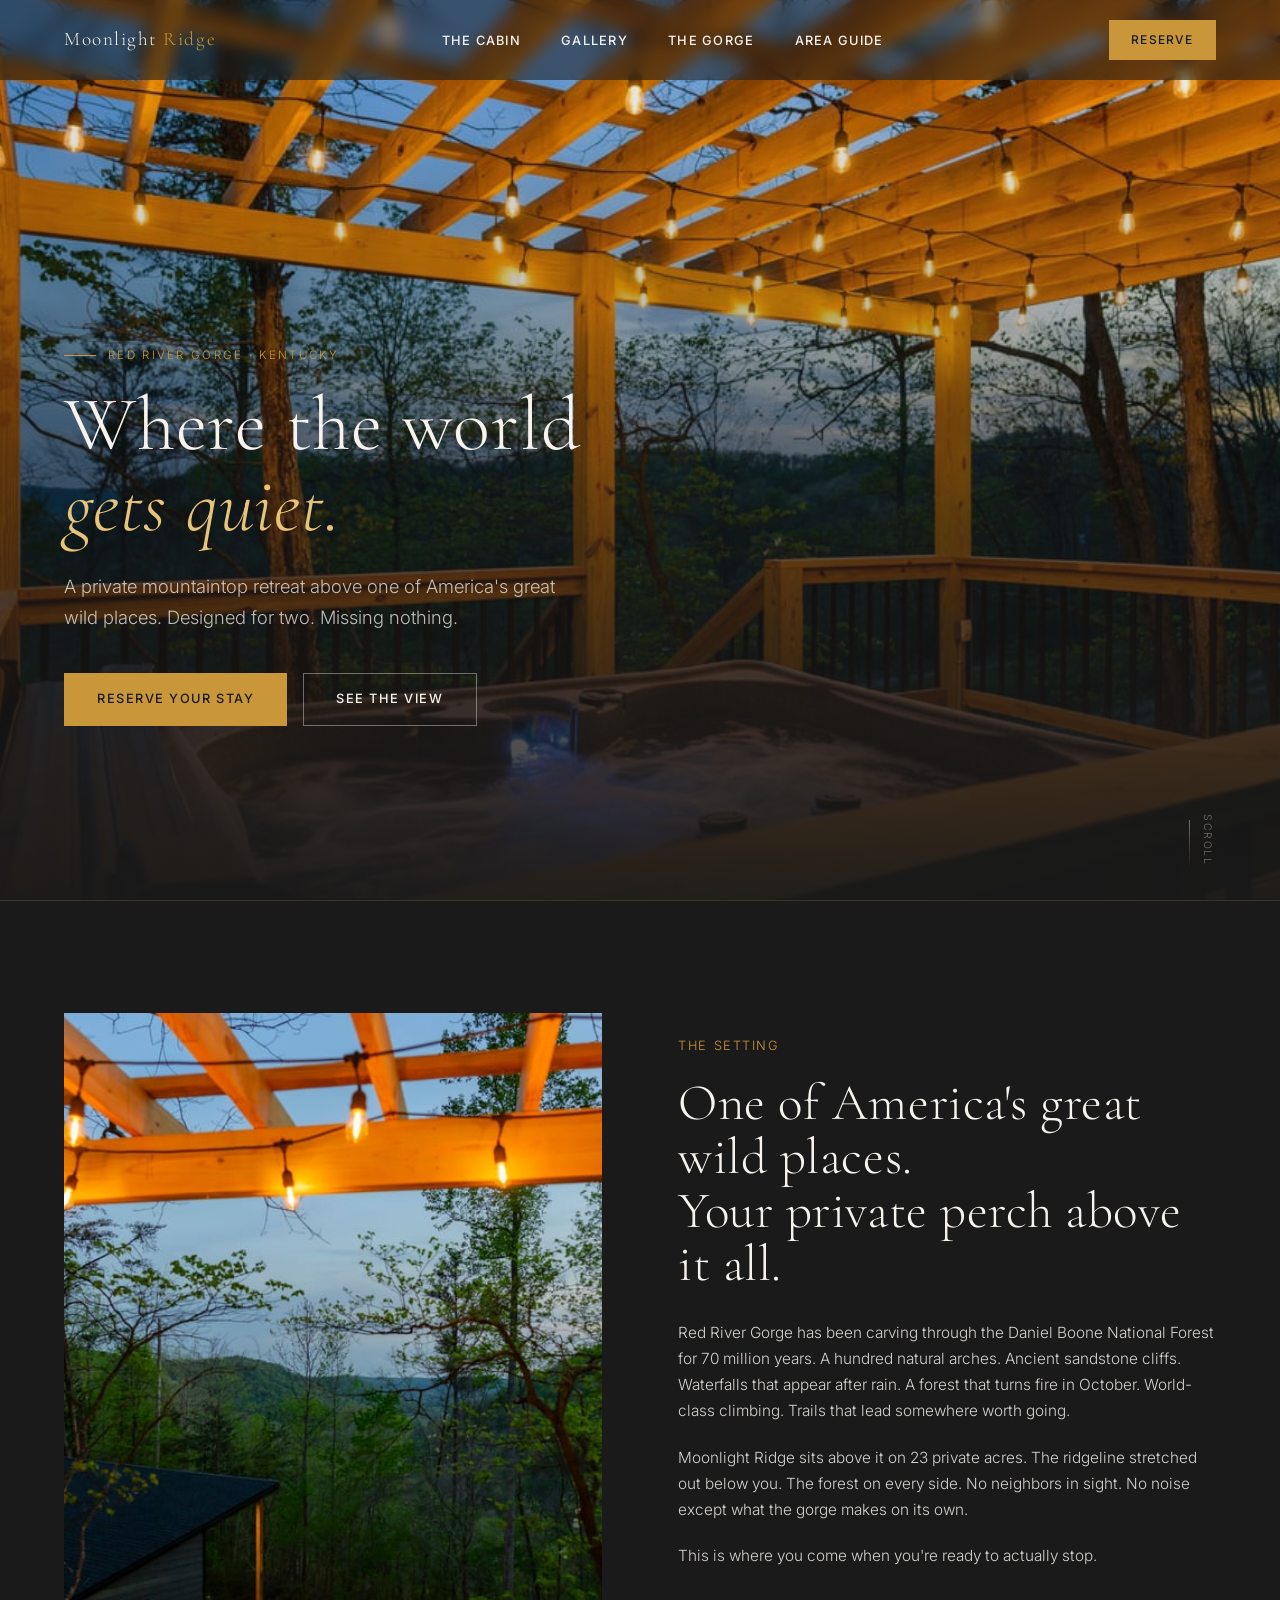
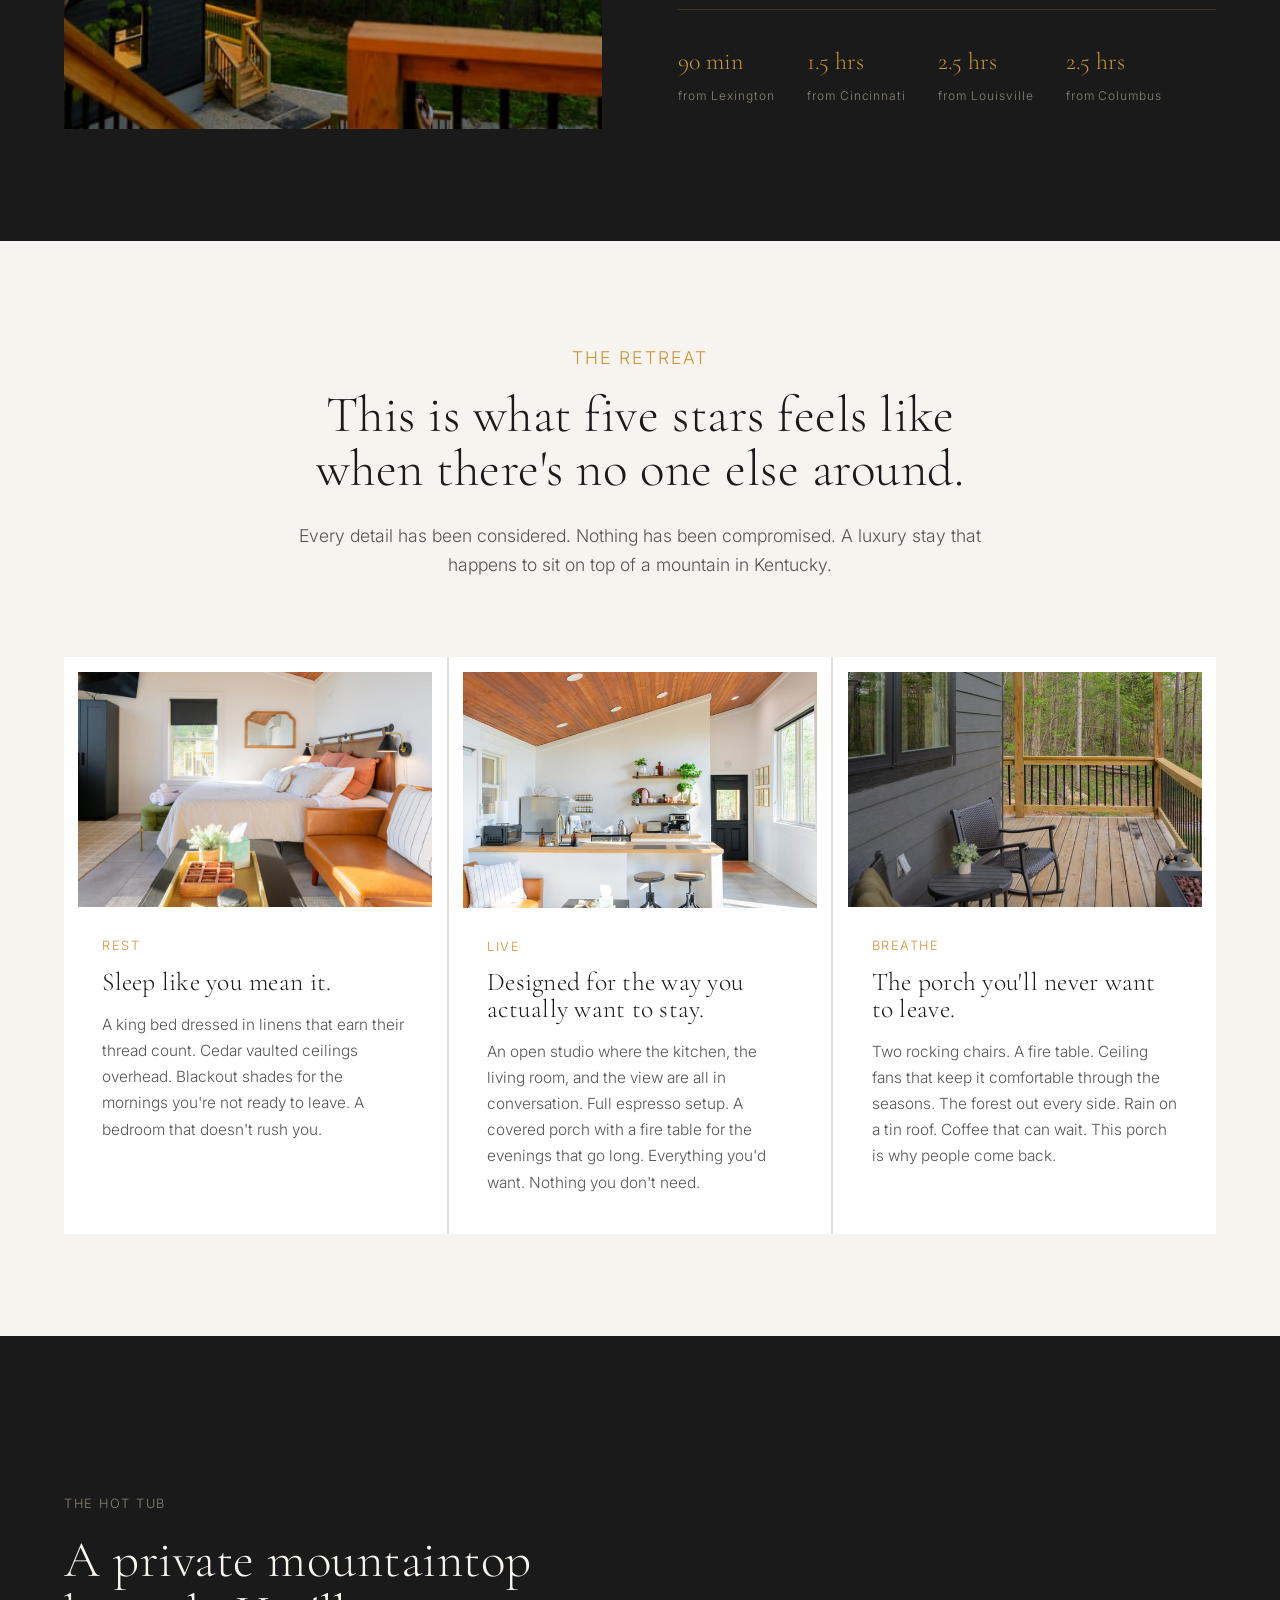
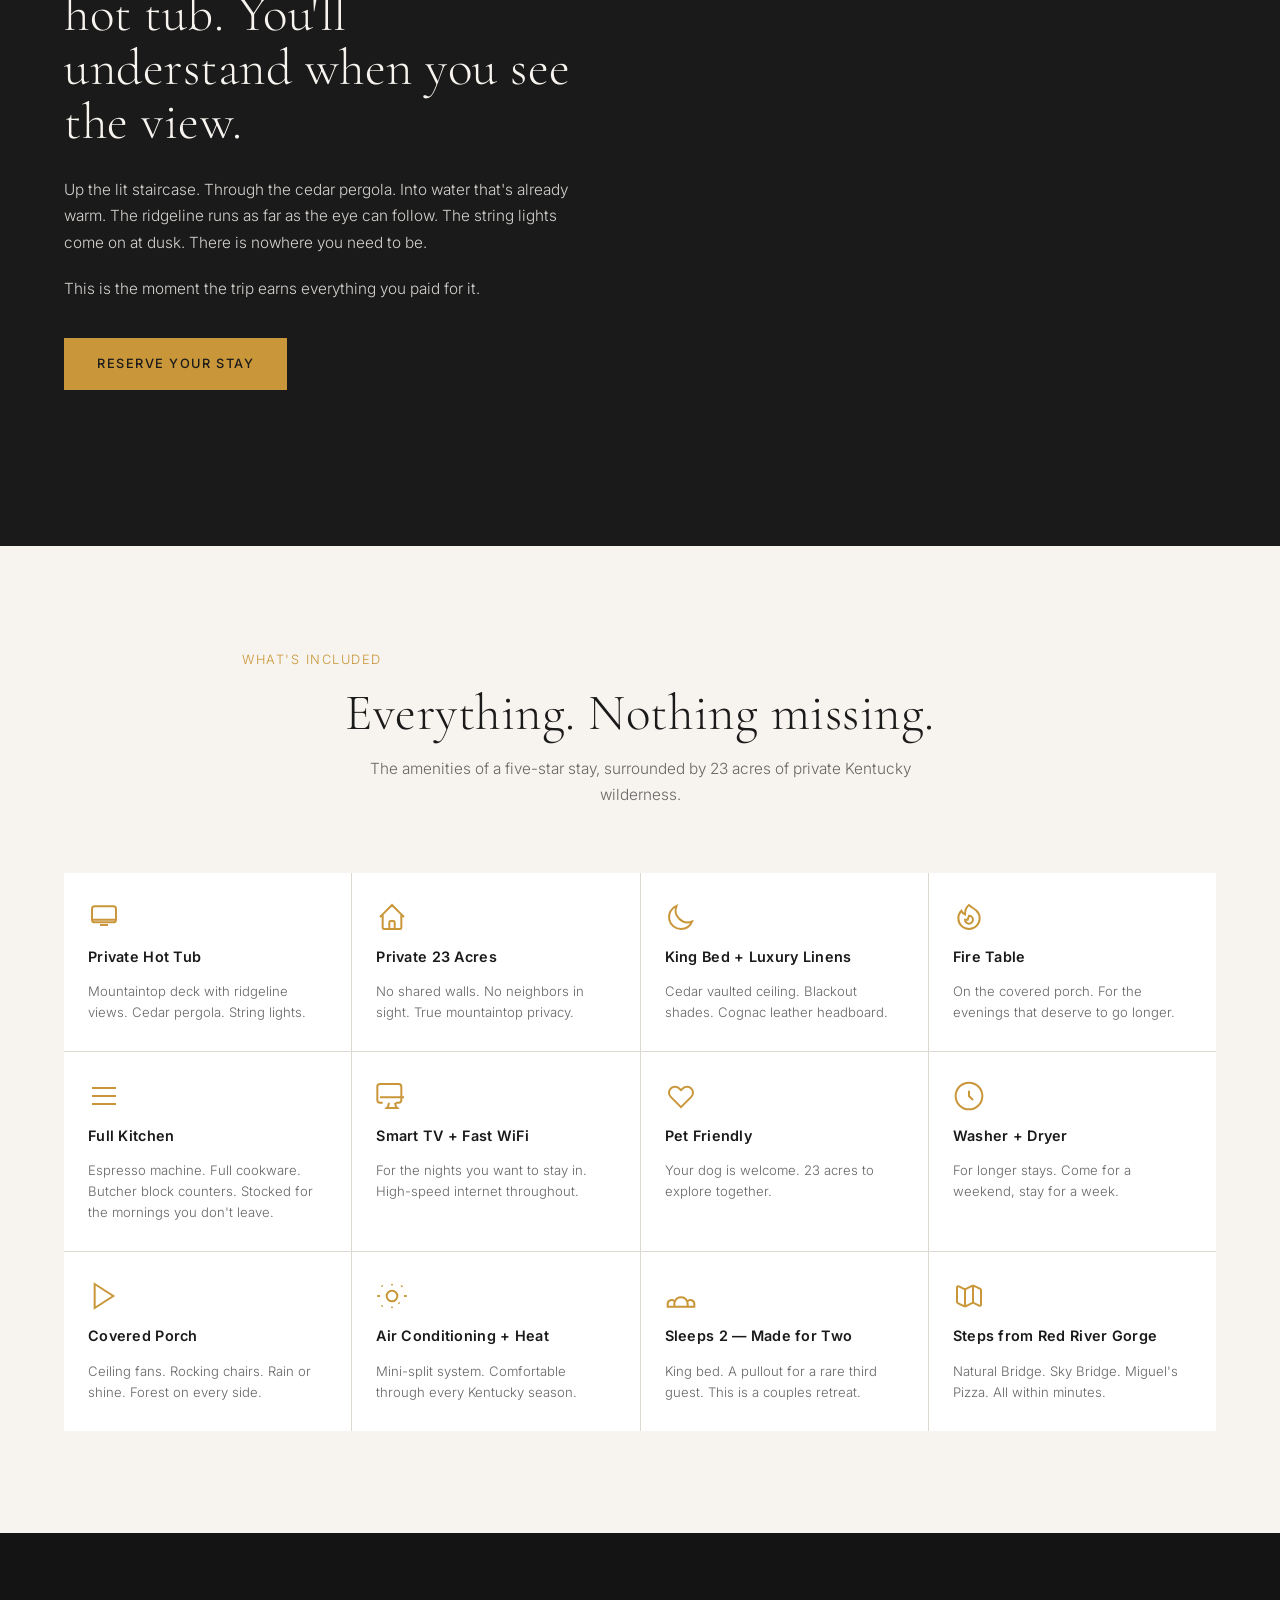
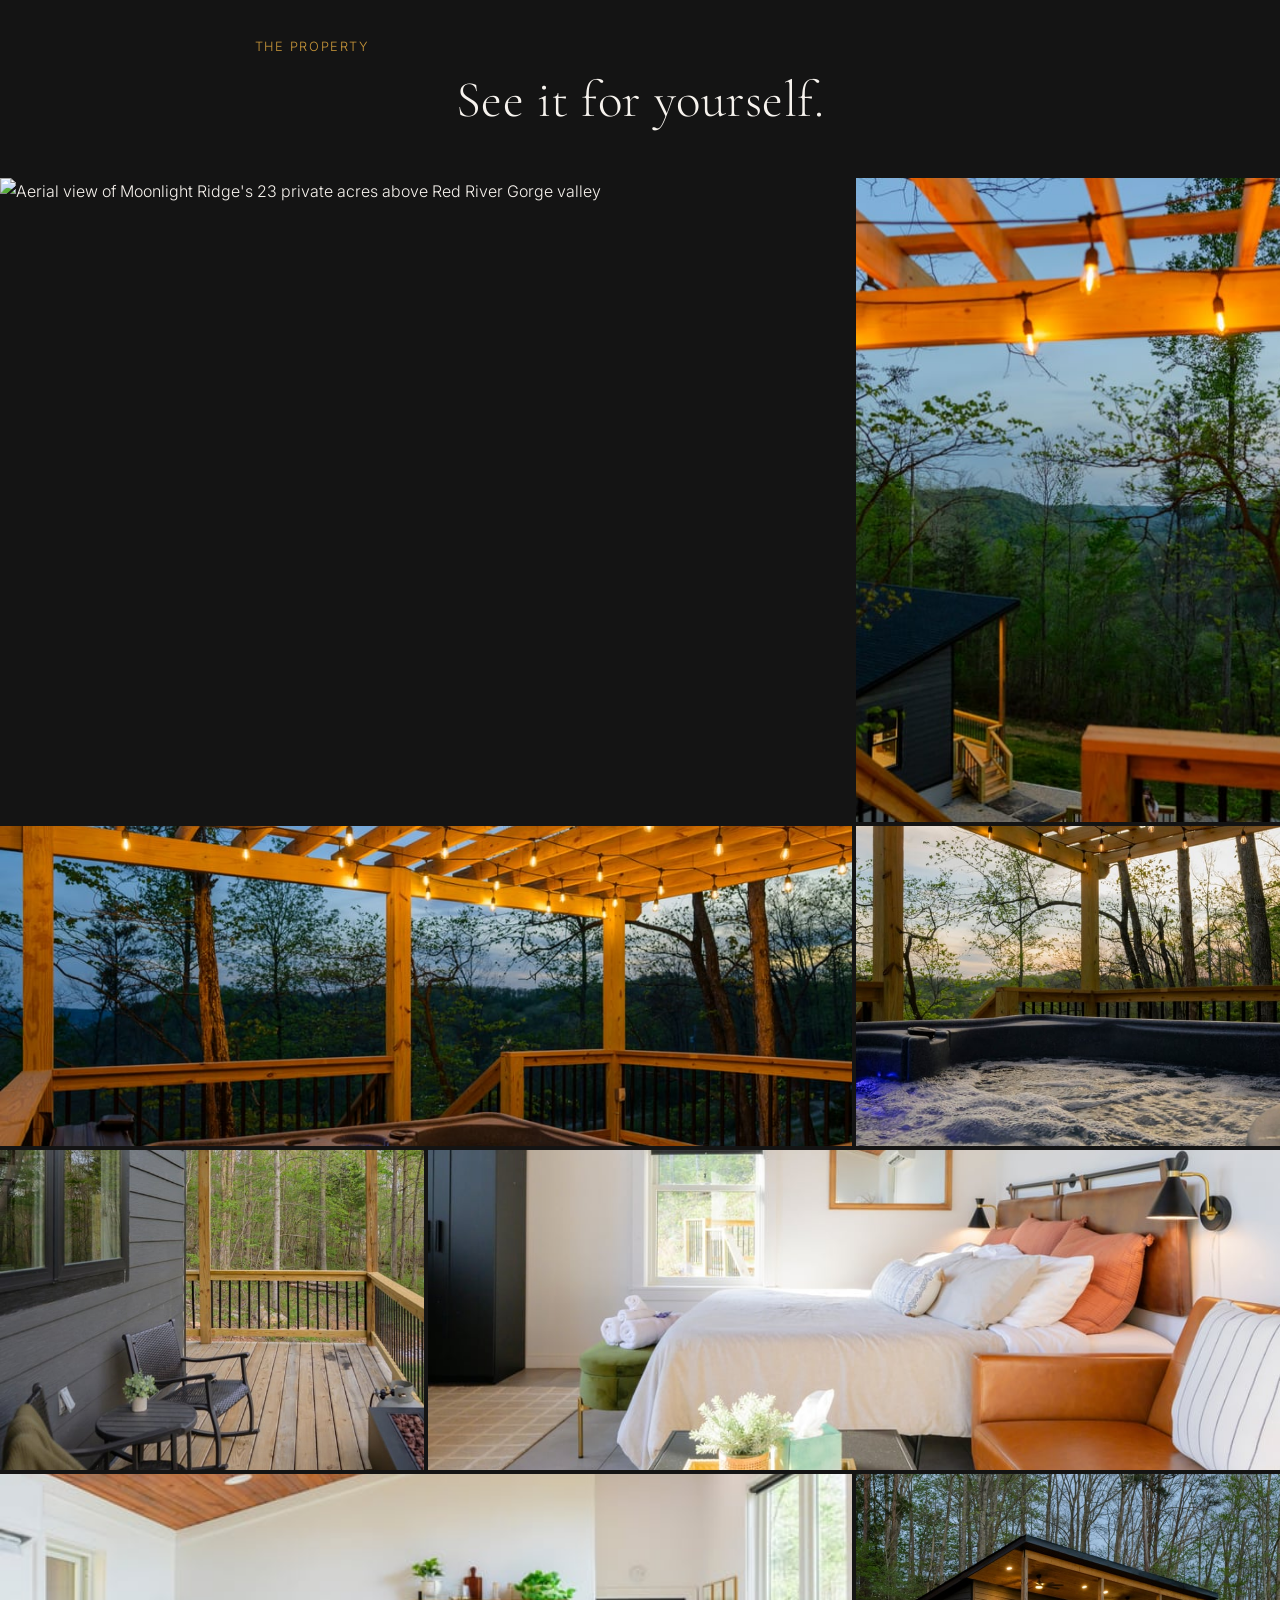
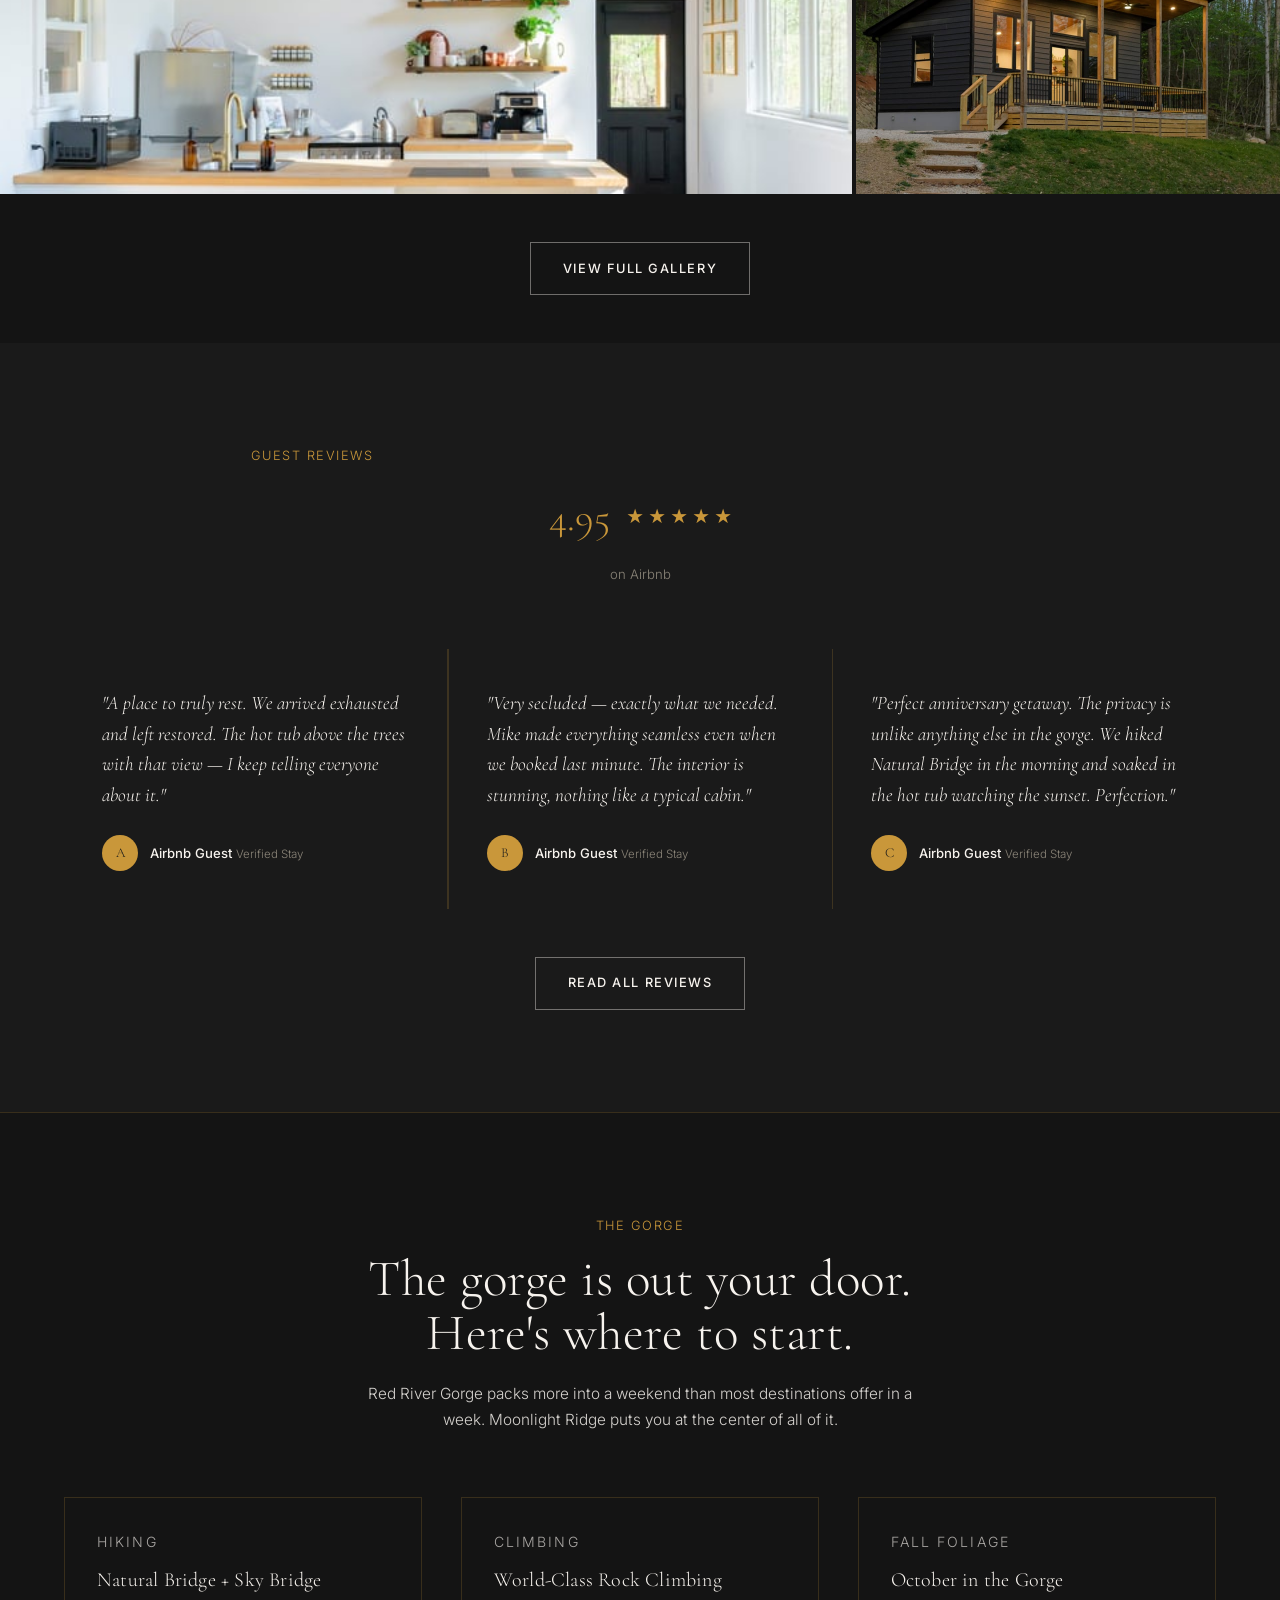
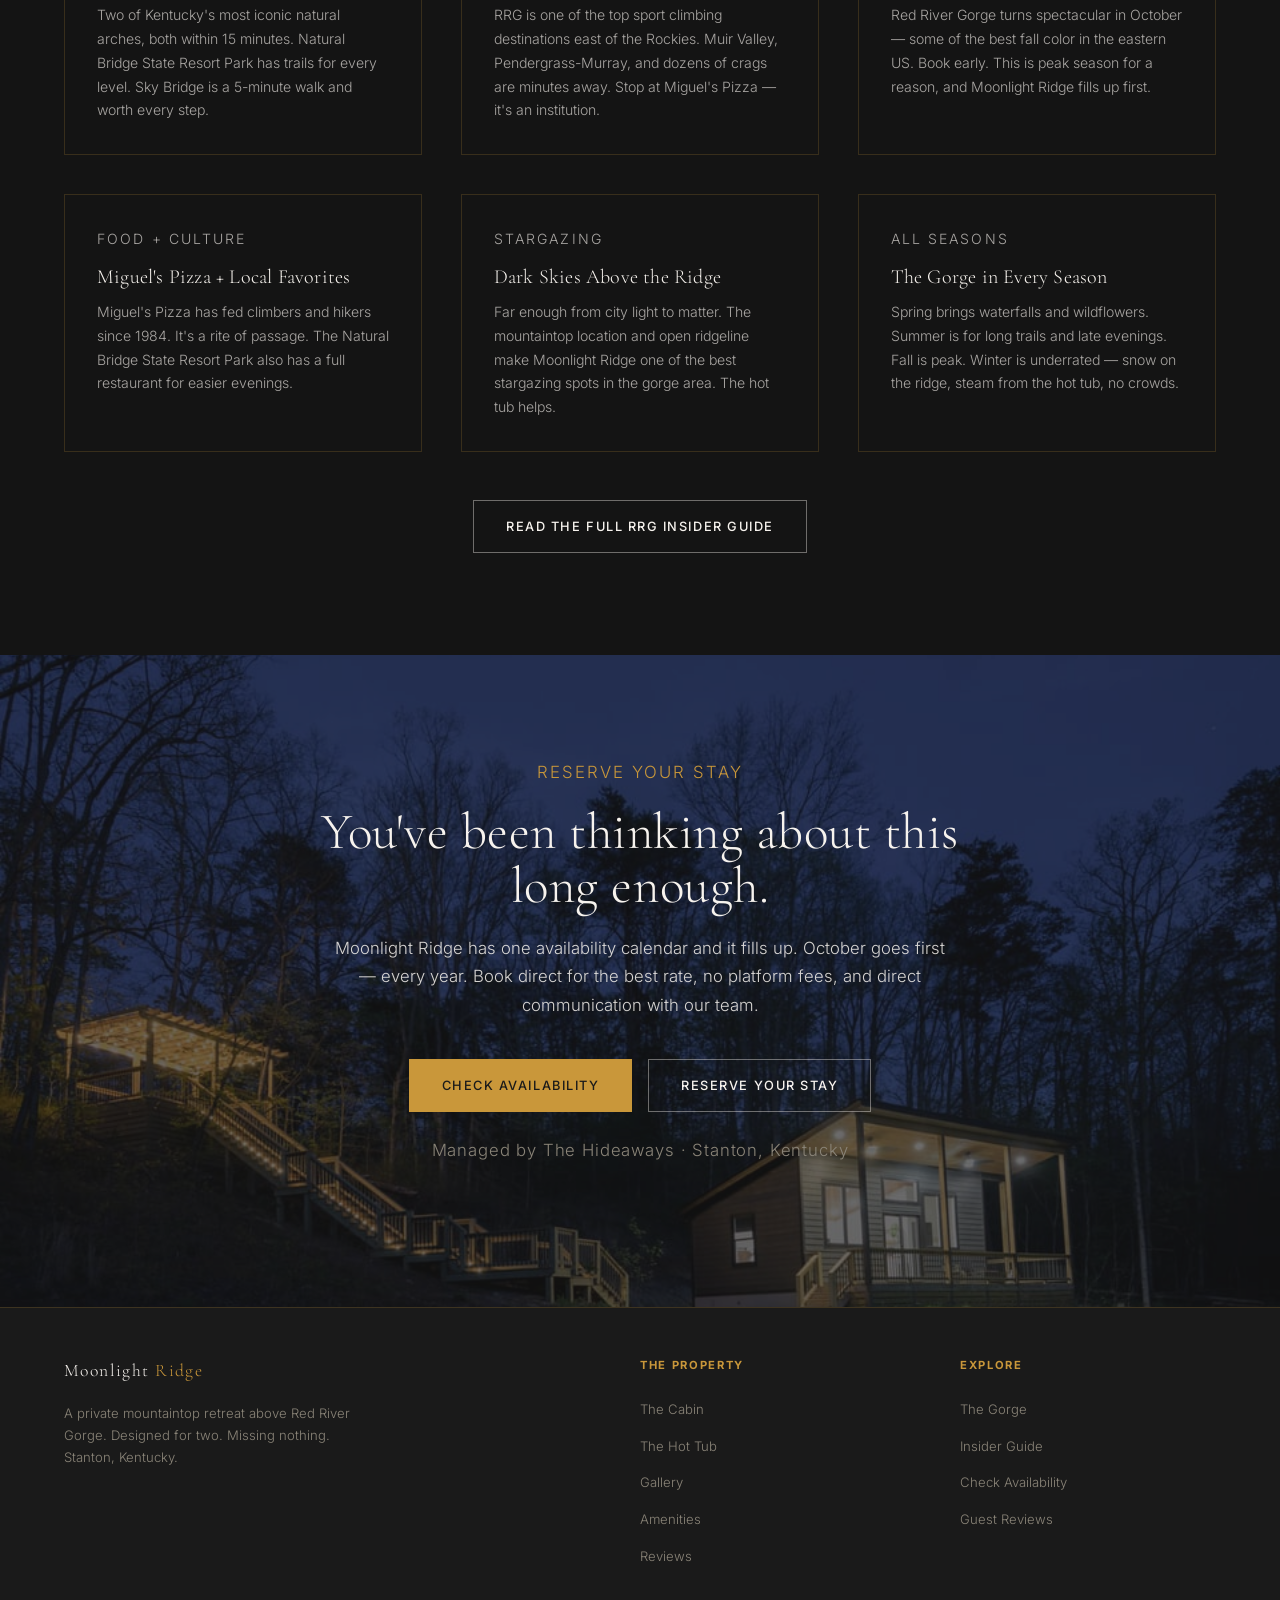
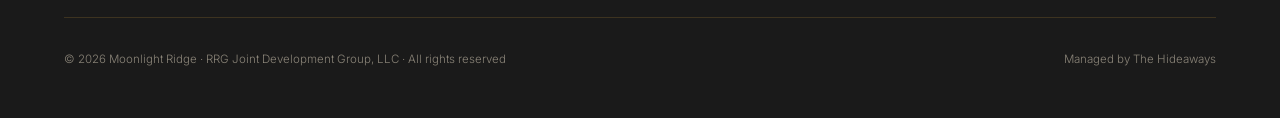
==== commit 59d3e1d8: "Fix domain names in netlify.toml and index.html Update all references from moonlightridgeretreat.com" ====
--- a/index.html
+++ b/index.html
@@ -14,7 +14,7 @@
   <meta property="og:title" content="Moonlight Ridge | Luxury Couples Retreat | Red River Gorge" />
   <meta property="og:description" content="A private mountaintop escape above Red River Gorge. Private hot tub. Ridgeline views. No neighbors in sight." />
   <meta property="og:image" content="images/hero.jpg" />
-  <meta property="og:url" content="https://moonlightridgeretreat.com" />
+  <meta property="og:url" content="https://moonlightridgeky.com" />
 
   <!-- Schema.org -->
   <script type="application/ld+json">
@@ -23,7 +23,7 @@
     "@type": "LodgingBusiness",
     "name": "Moonlight Ridge",
     "description": "Luxury romantic couples retreat cabin above Red River Gorge, Kentucky. Private hot tub, mountaintop views, modern-rustic design.",
-    "url": "https://moonlightridgeretreat.com",
+    "url": "https://moonlightridgeky.com",
     "address": {
       "@type": "PostalAddress",
       "streetAddress": "1010 Upper Cane Creek Road",
@@ -51,7 +51,7 @@
   }
   </script>
 
-  <link rel="canonical" href="https://moonlightridgeretreat.com" />
+  <link rel="canonical" href="https://moonlightridgeky.com/" />
   <link rel="stylesheet" href="css/style.css" />
   <link rel="icon" type="image/png" href="images/favicon.png" />
 </head>
--- a/css/style.css
+++ b/css/style.css
@@ -112,6 +112,9 @@
   align-items: center;
   justify-content: space-between;
   transition: background 0.4s, padding 0.4s;
+  background: rgba(26,26,26,0.55);
+  backdrop-filter: blur(8px);
+  -webkit-backdrop-filter: blur(8px);
 }
 
 .nav.scrolled {
@@ -140,13 +143,12 @@
 }
 
 .nav-links a {
-  font-size: 0.75rem;
+  font-size: 0.8rem;
   font-weight: 500;
   letter-spacing: 0.1em;
   text-transform: uppercase;
   color: var(--warm-white);
   transition: color 0.2s;
-  text-shadow: 0 1px 4px rgba(0,0,0,0.5);
 }
 .nav-links a:hover { color: var(--cedar); }
 
@@ -206,11 +208,10 @@
   position: absolute;
   inset: 0;
   background: linear-gradient(
-    to bottom,
-    rgba(26,26,26,0.55) 0%,
-    rgba(26,26,26,0.05) 35%,
-    rgba(26,26,26,0.7) 70%,
-    rgba(26,26,26,0.95) 100%
+    to top,
+    rgba(26,26,26,0.95) 0%,
+    rgba(26,26,26,0.4) 50%,
+    transparent 100%
   );
 }
 
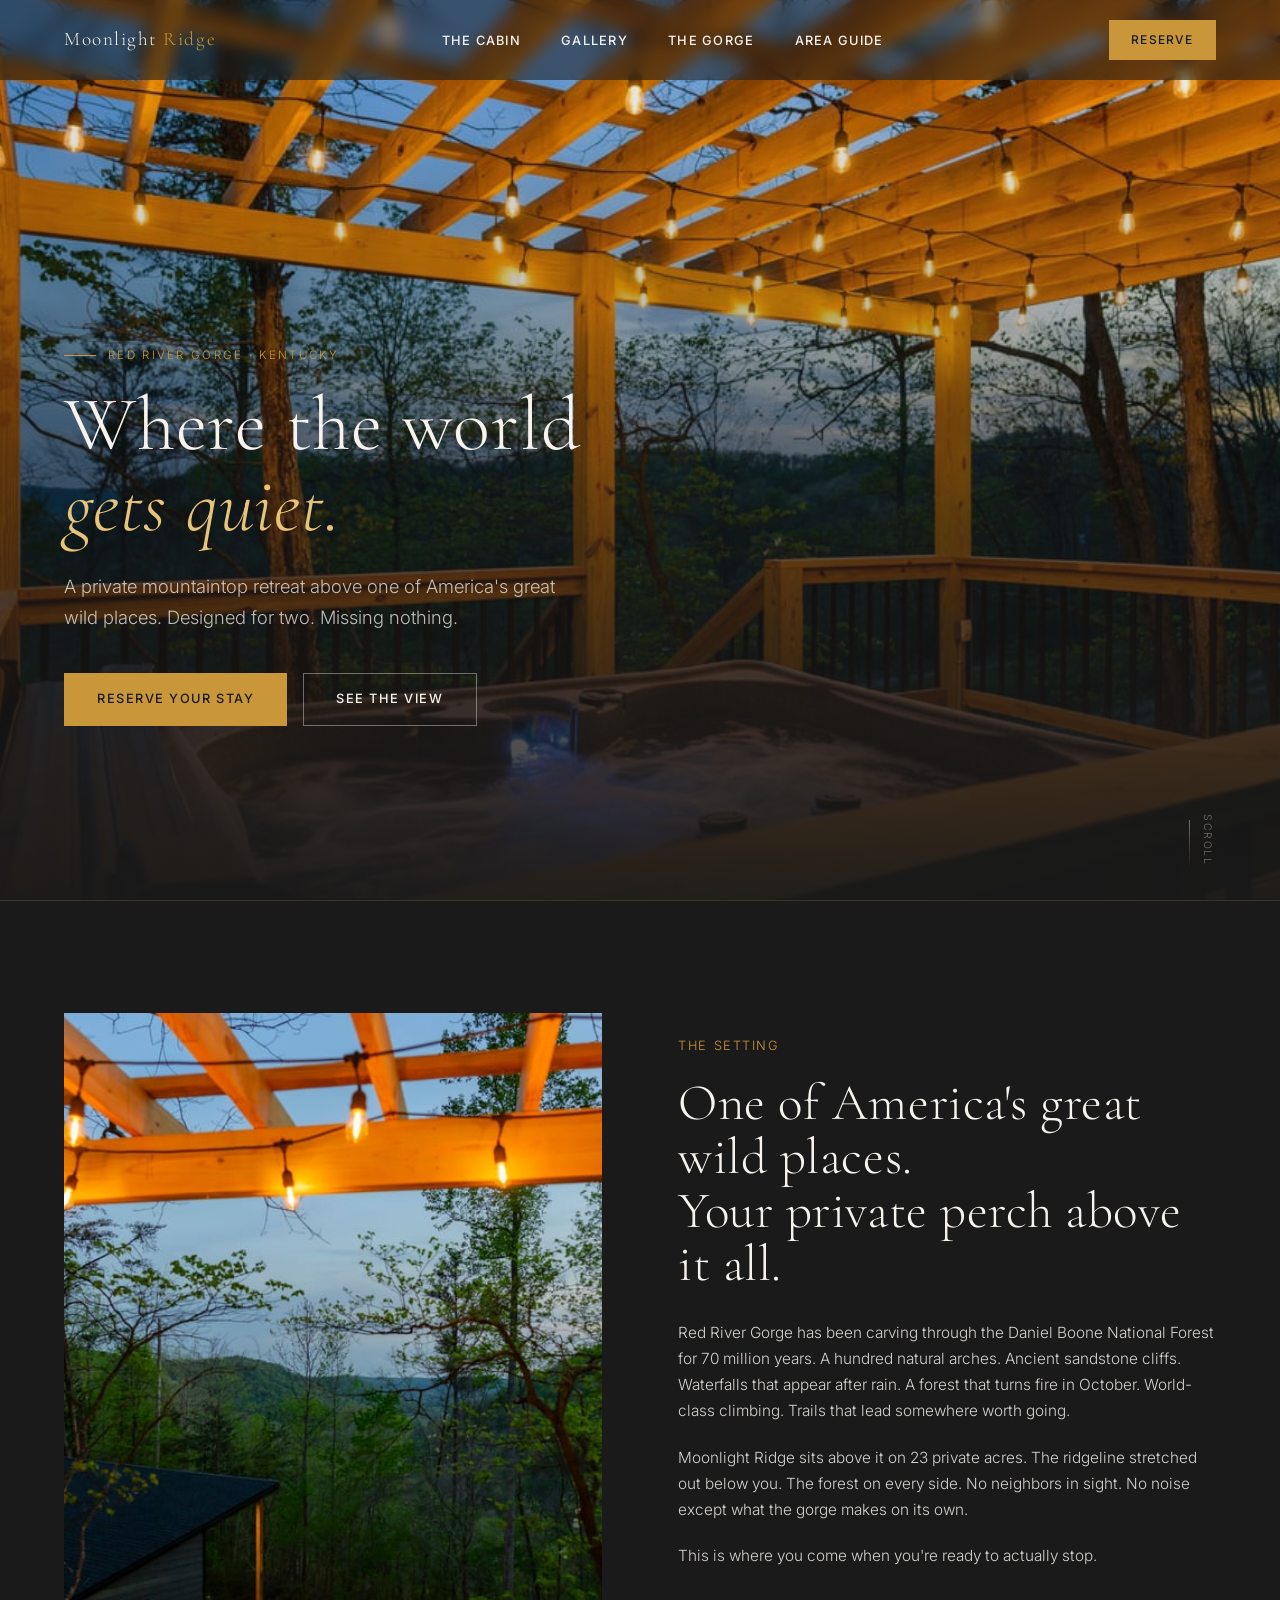
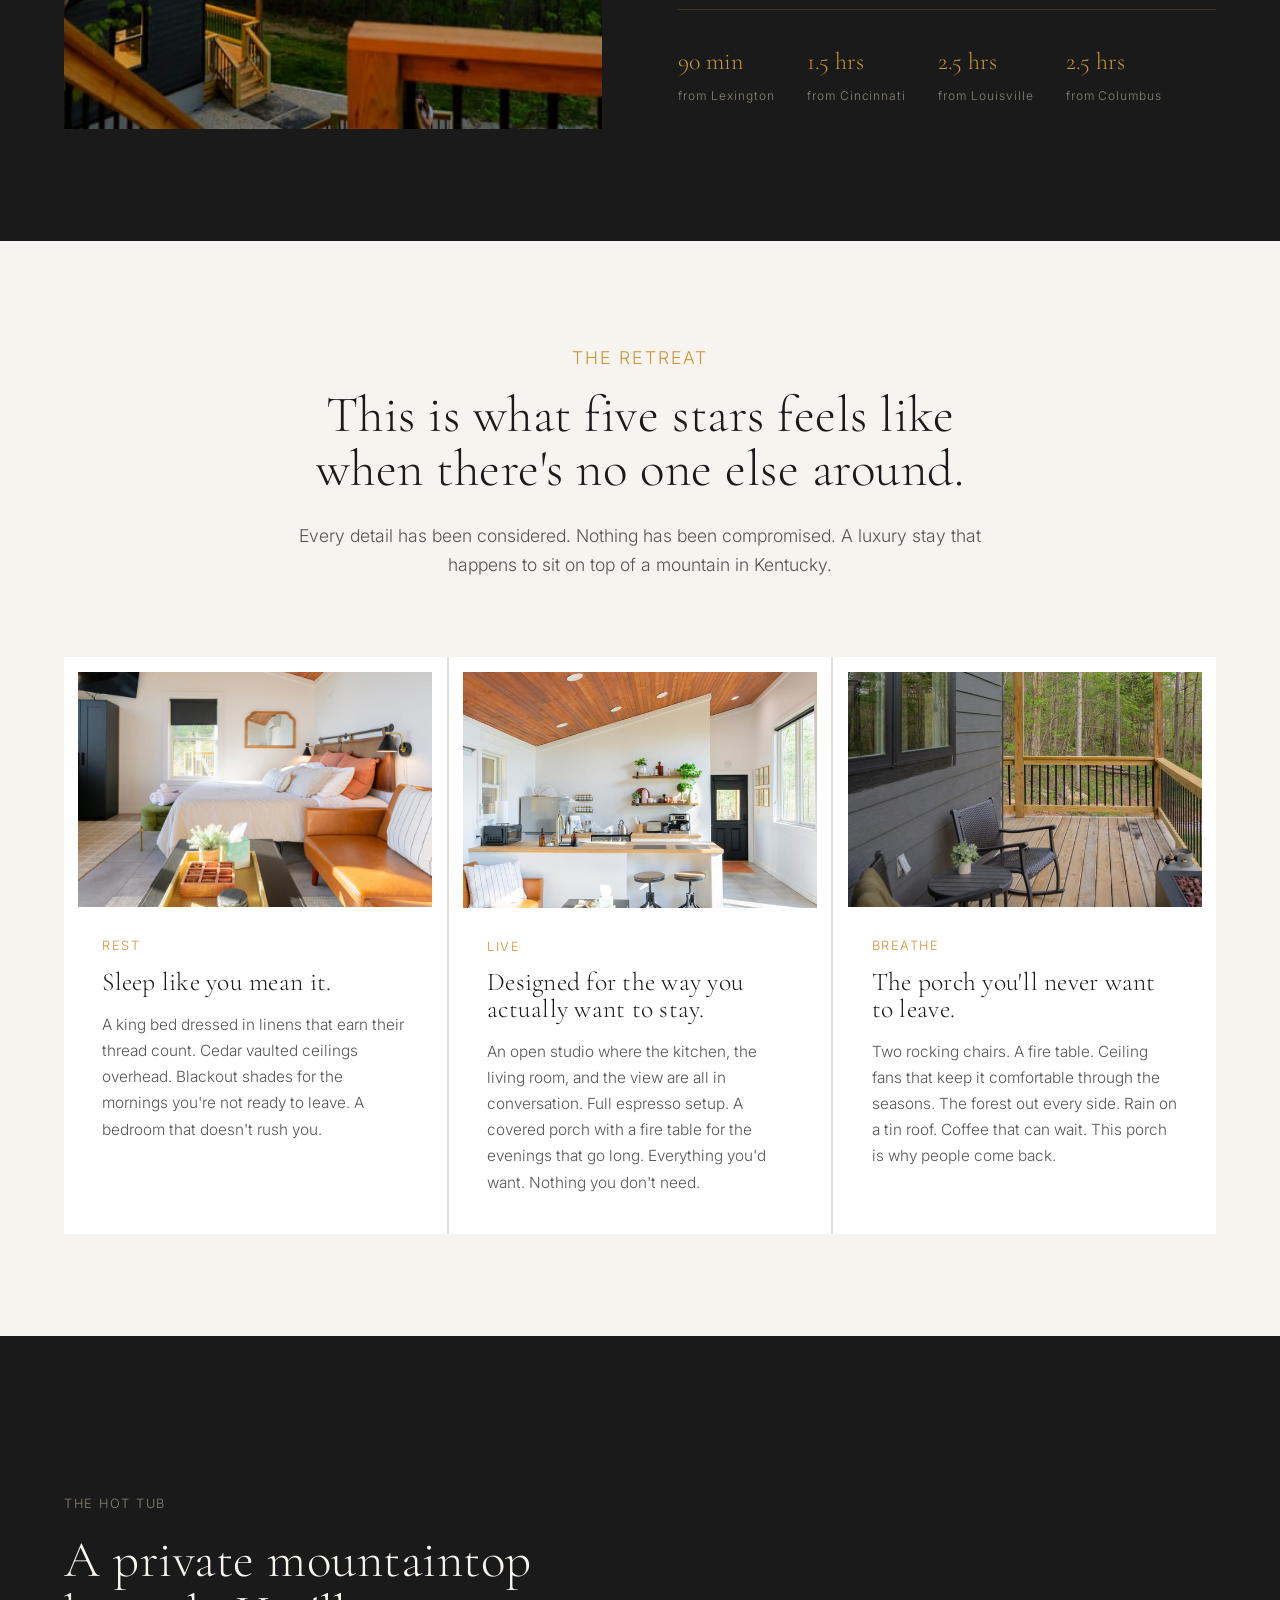
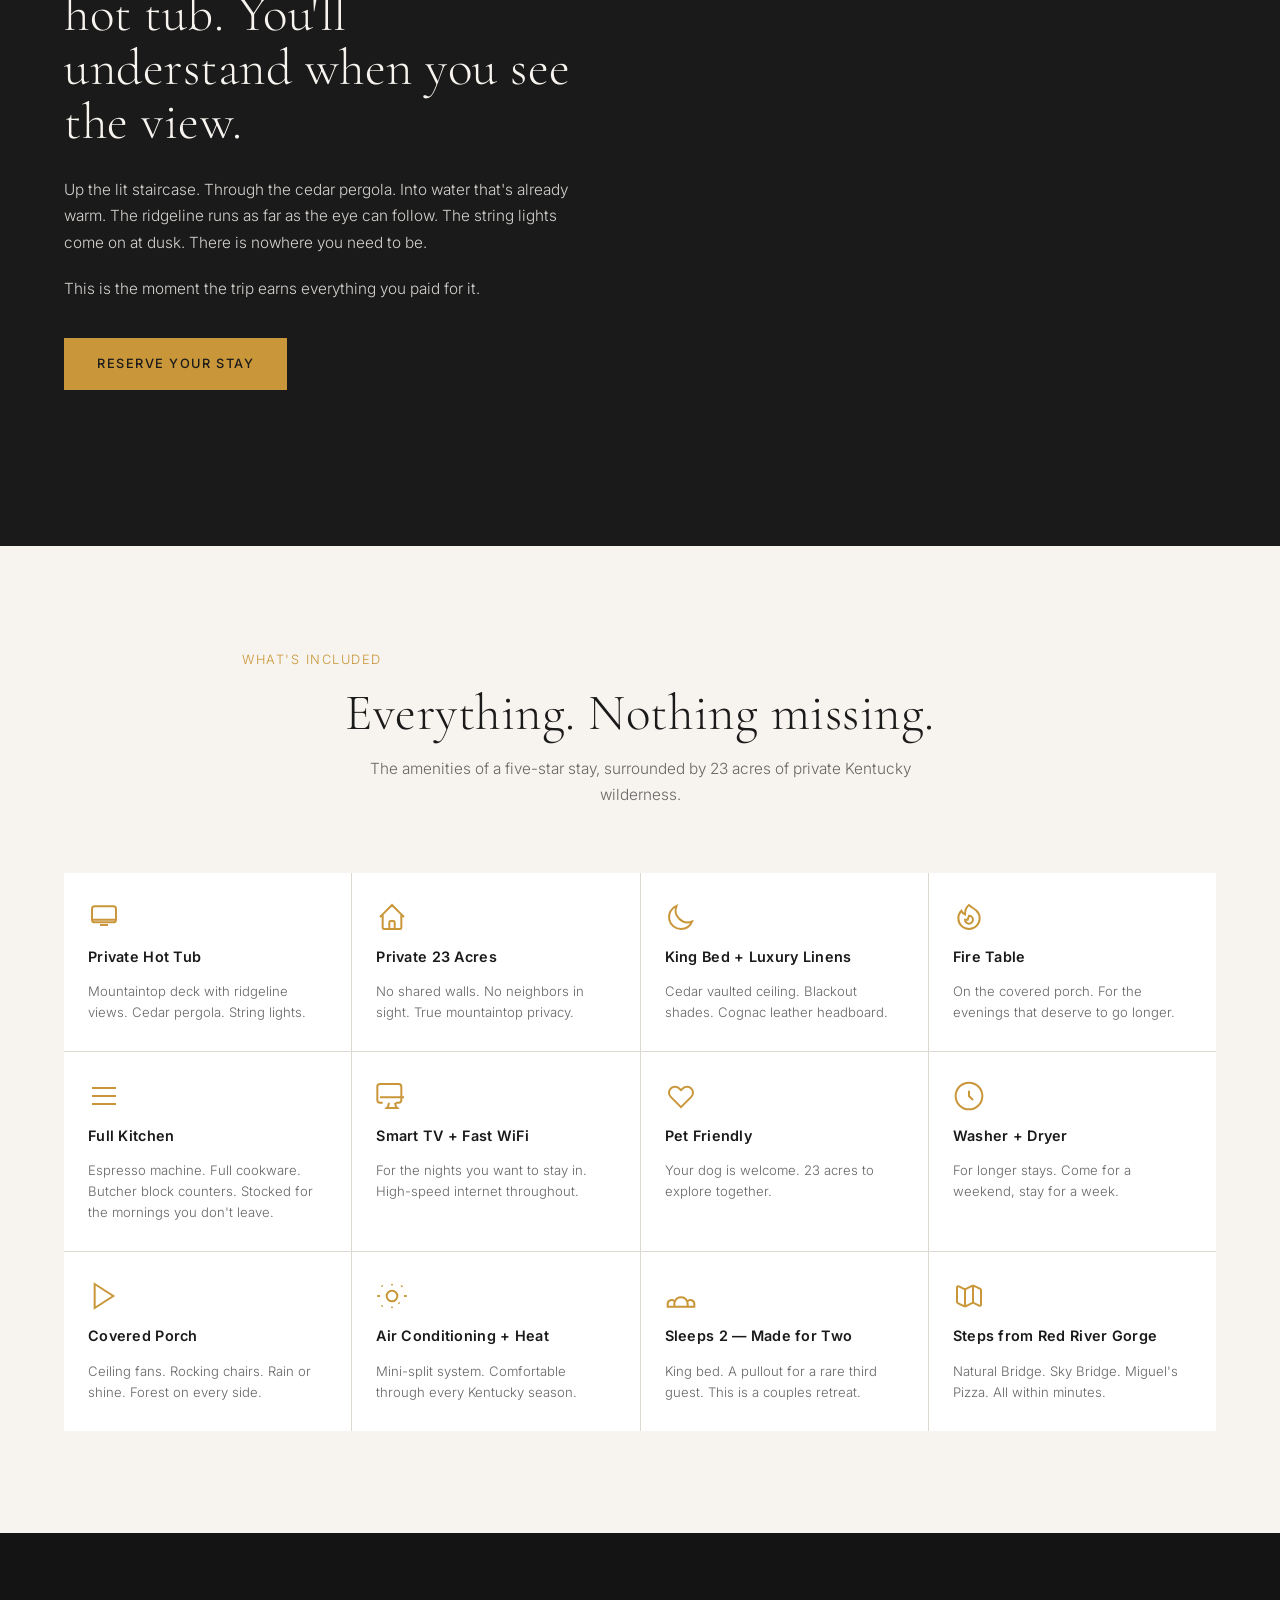
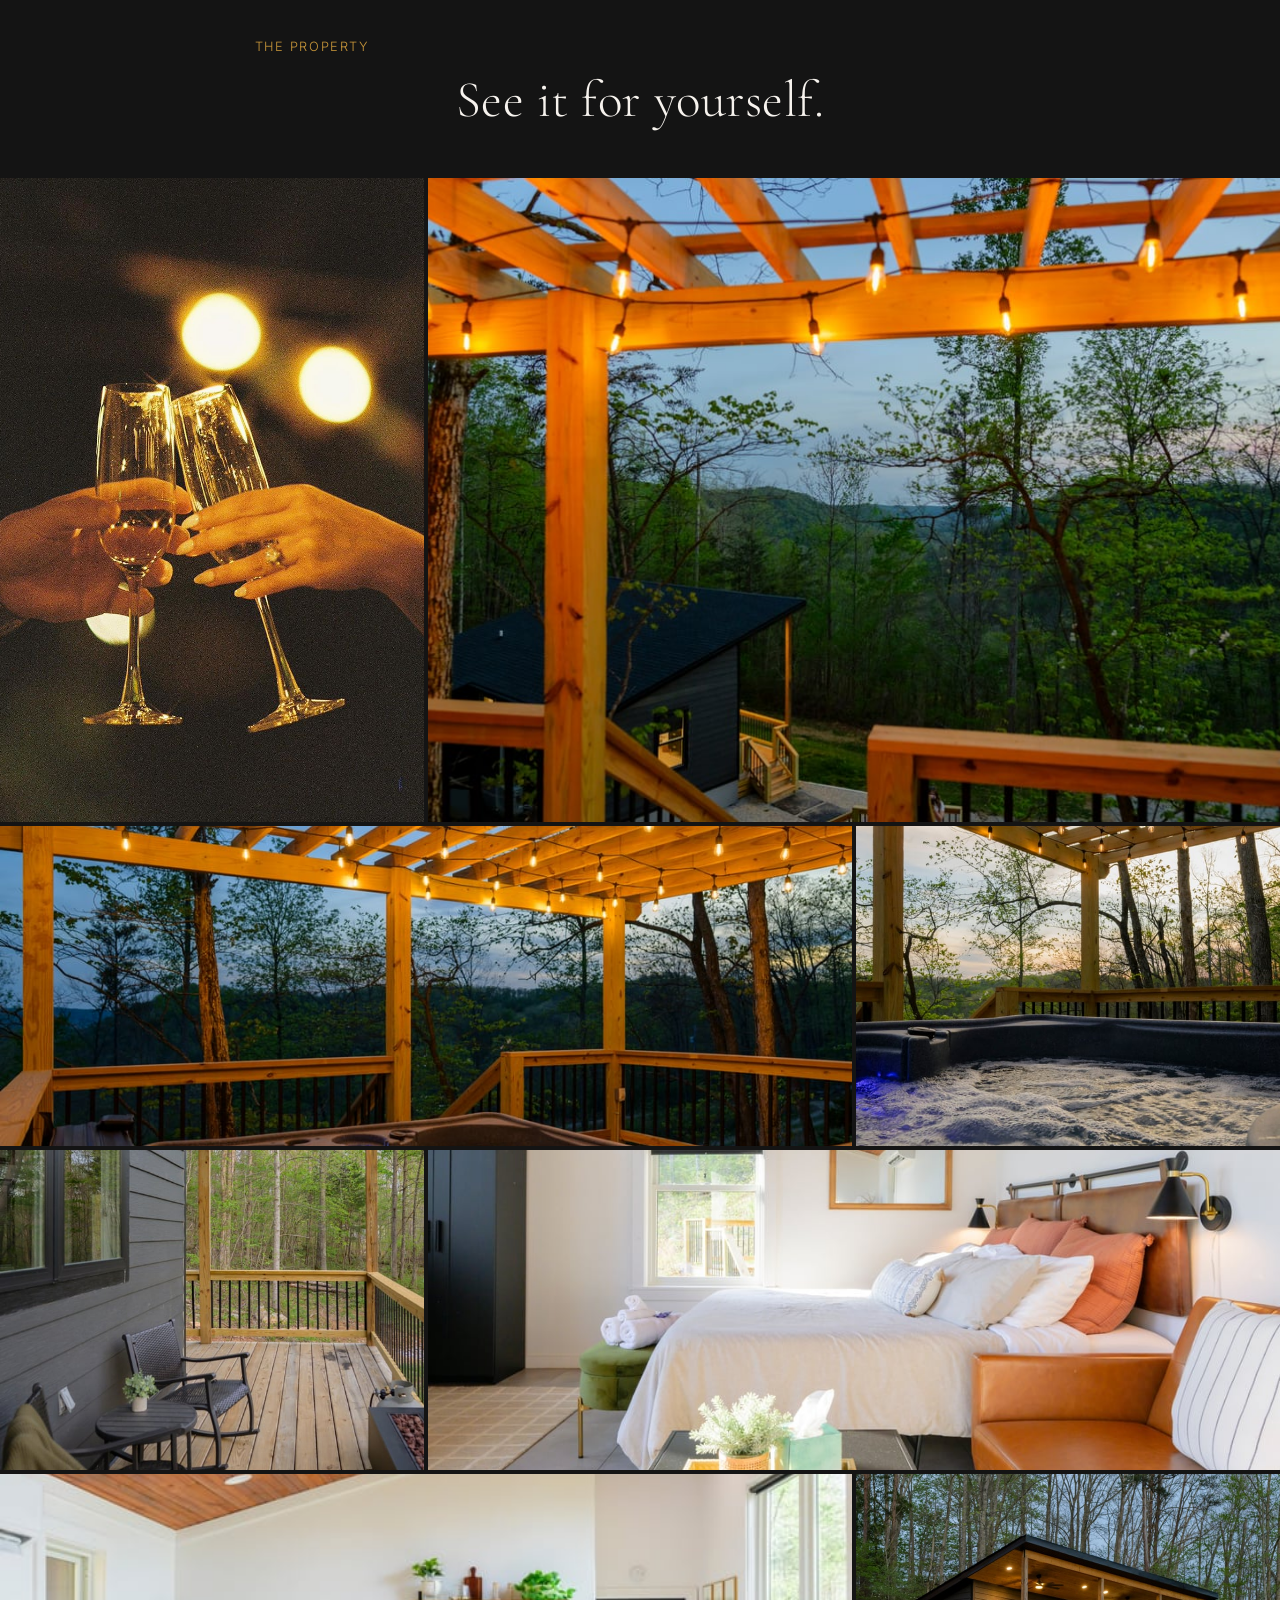
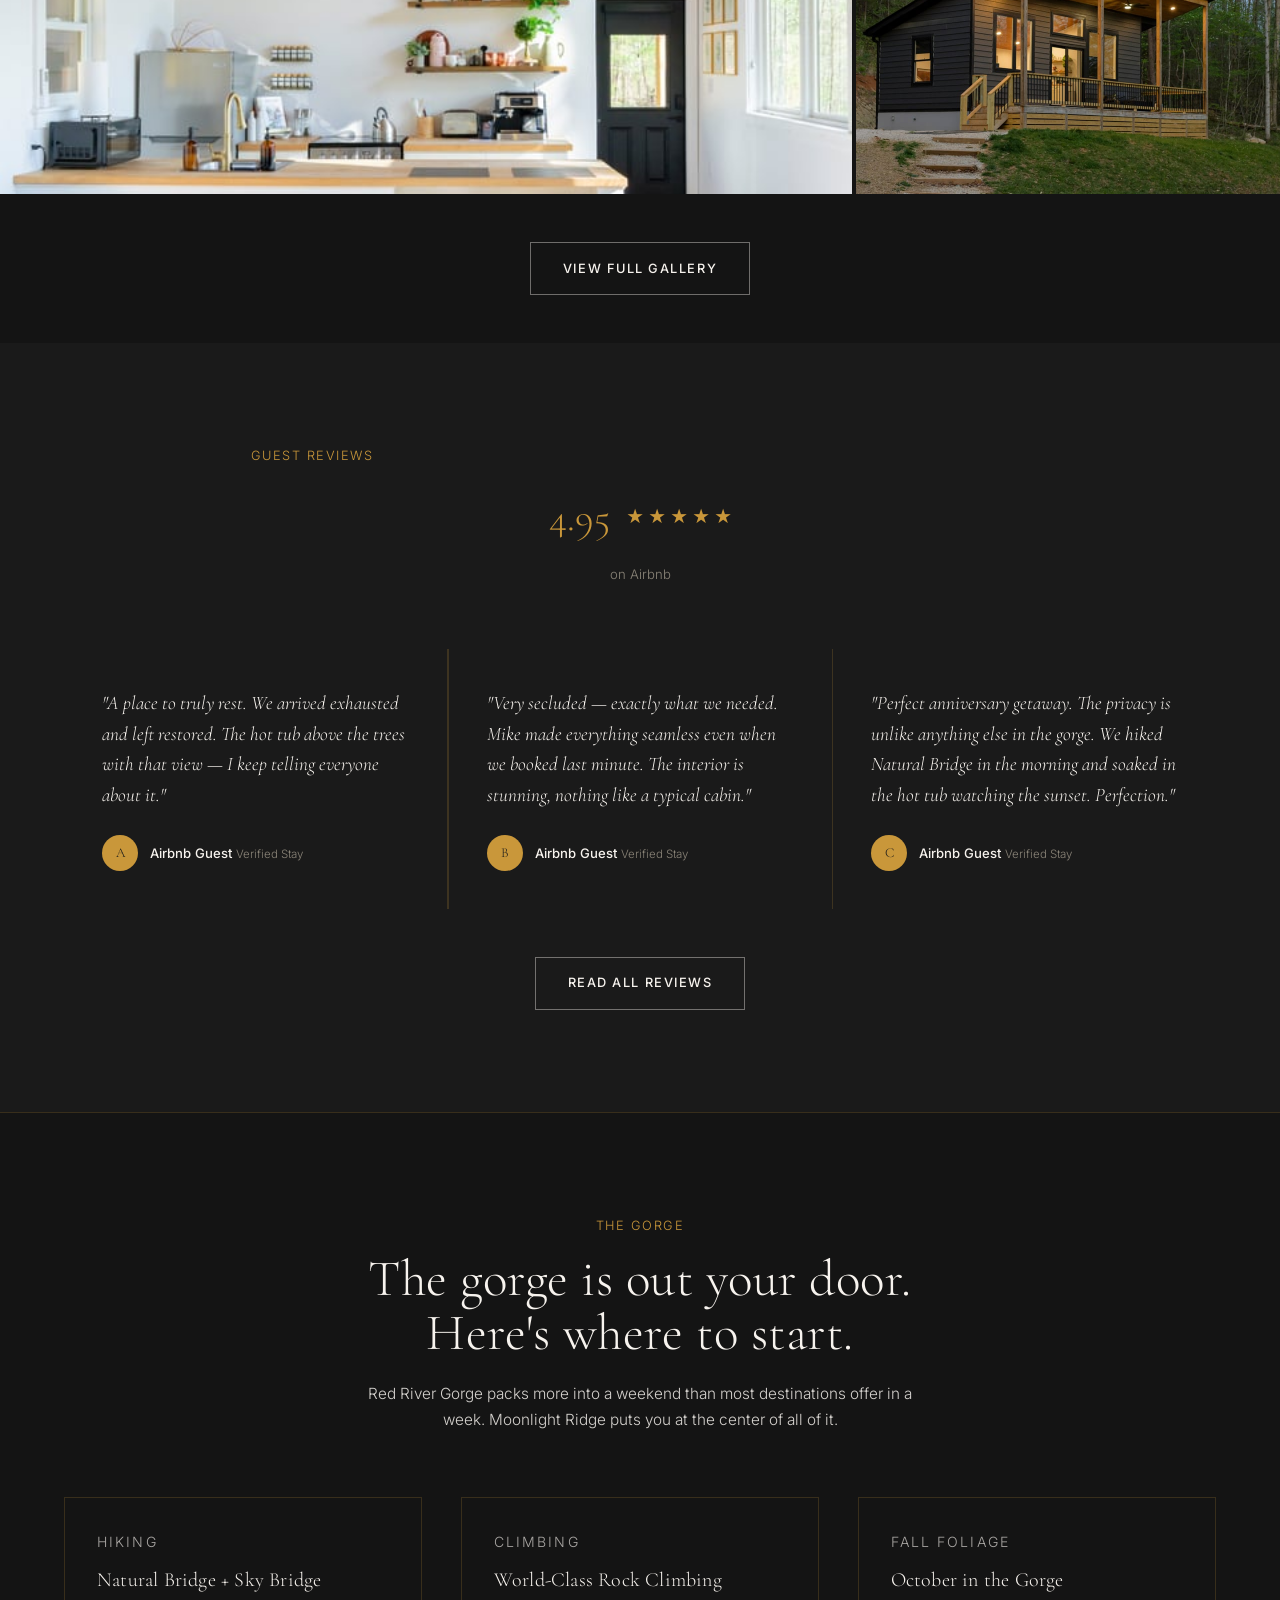
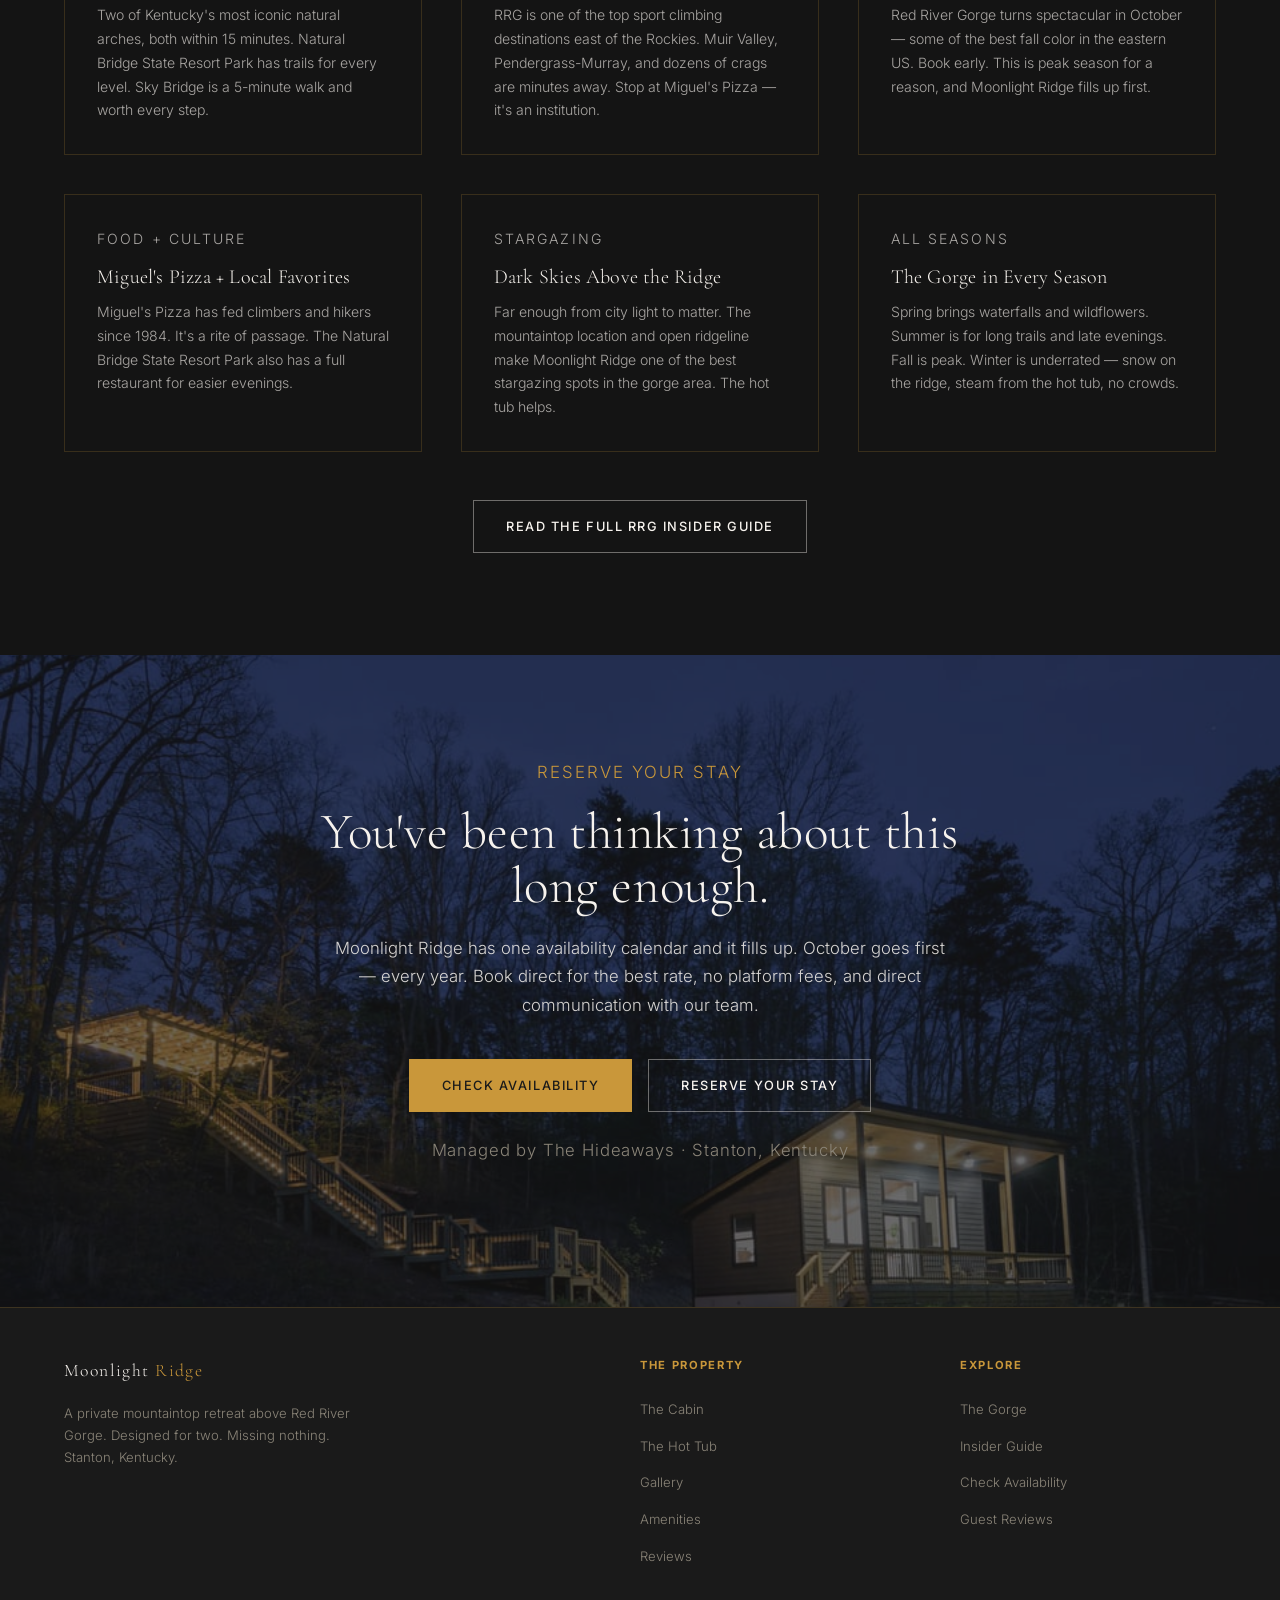
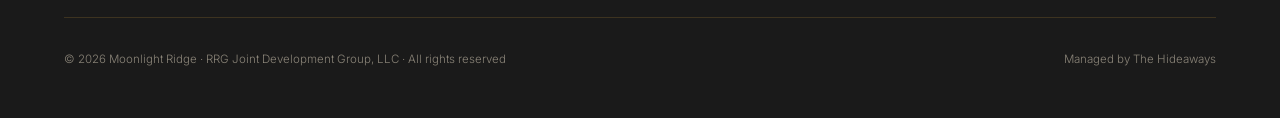
==== commit ca21ada8: "Add champagne toast lifestyle photo to homepage gallery Replaces missing gallery-11 slot. Adjust lay" ====
--- a/index.html
+++ b/index.html
@@ -317,11 +317,11 @@
     </div>
 
     <div class="gallery-grid" id="galleryGrid">
-      <!-- Aerial + gorge view dominate the top — show the land first -->
-      <div class="gallery-item g-wide g-tall" data-src="images/gallery-11.jpg">
-        <img src="images/gallery-11.jpg" alt="Aerial view of Moonlight Ridge's 23 private acres above Red River Gorge valley" loading="lazy" />
-      </div>
-      <div class="gallery-item g-med g-tall" data-src="images/gallery-6.jpg">
+      <!-- Lifestyle + setting — lead with romance, then the view -->
+      <div class="gallery-item g-med g-tall" data-src="images/gallery-11.jpg">
+        <img src="images/gallery-11.jpg" alt="Couple toasting champagne glasses at night at Moonlight Ridge" loading="lazy" style="object-position: center 40%;" />
+      </div>
+      <div class="gallery-item g-wide g-tall" data-src="images/gallery-6.jpg">
         <img src="images/gallery-6.jpg" alt="View over the Red River Gorge ridgeline at dusk from the hot tub deck" loading="lazy" style="object-position: center 30%;" />
       </div>
       <!-- Hot tub -->
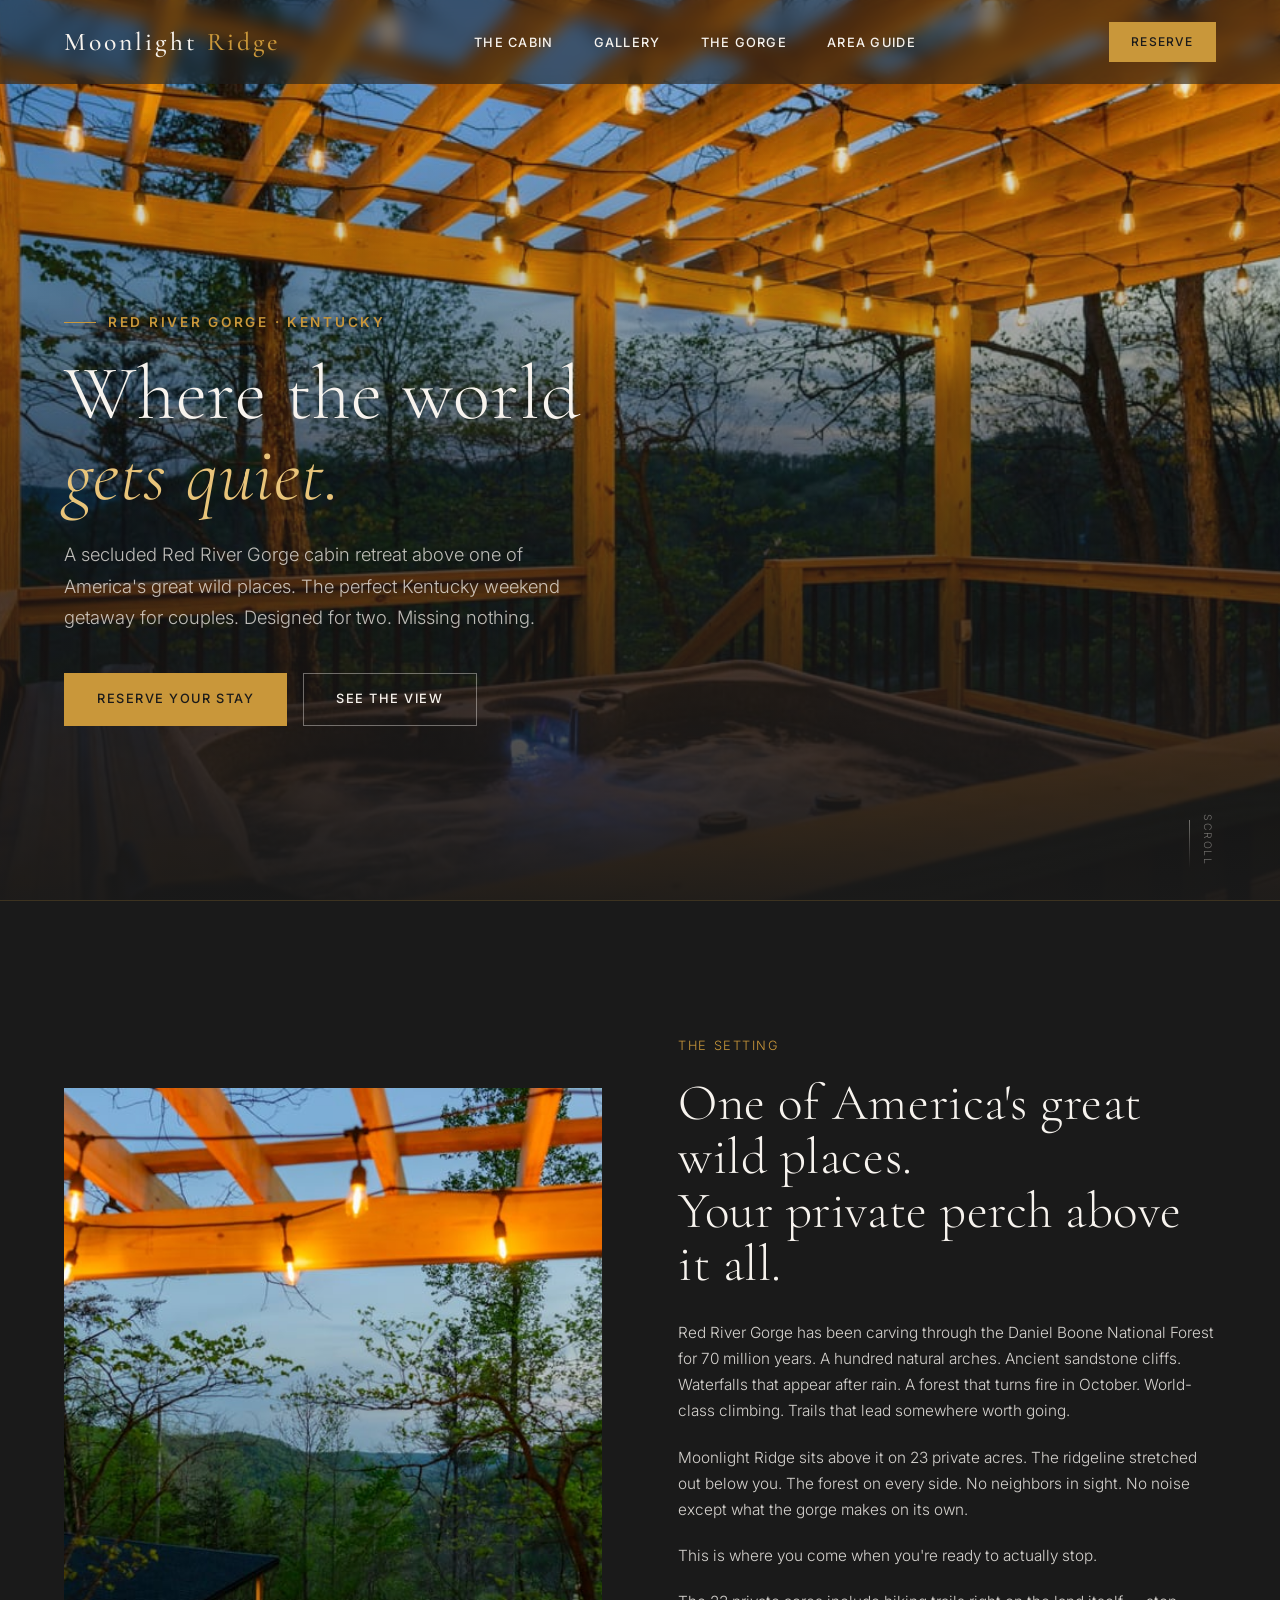
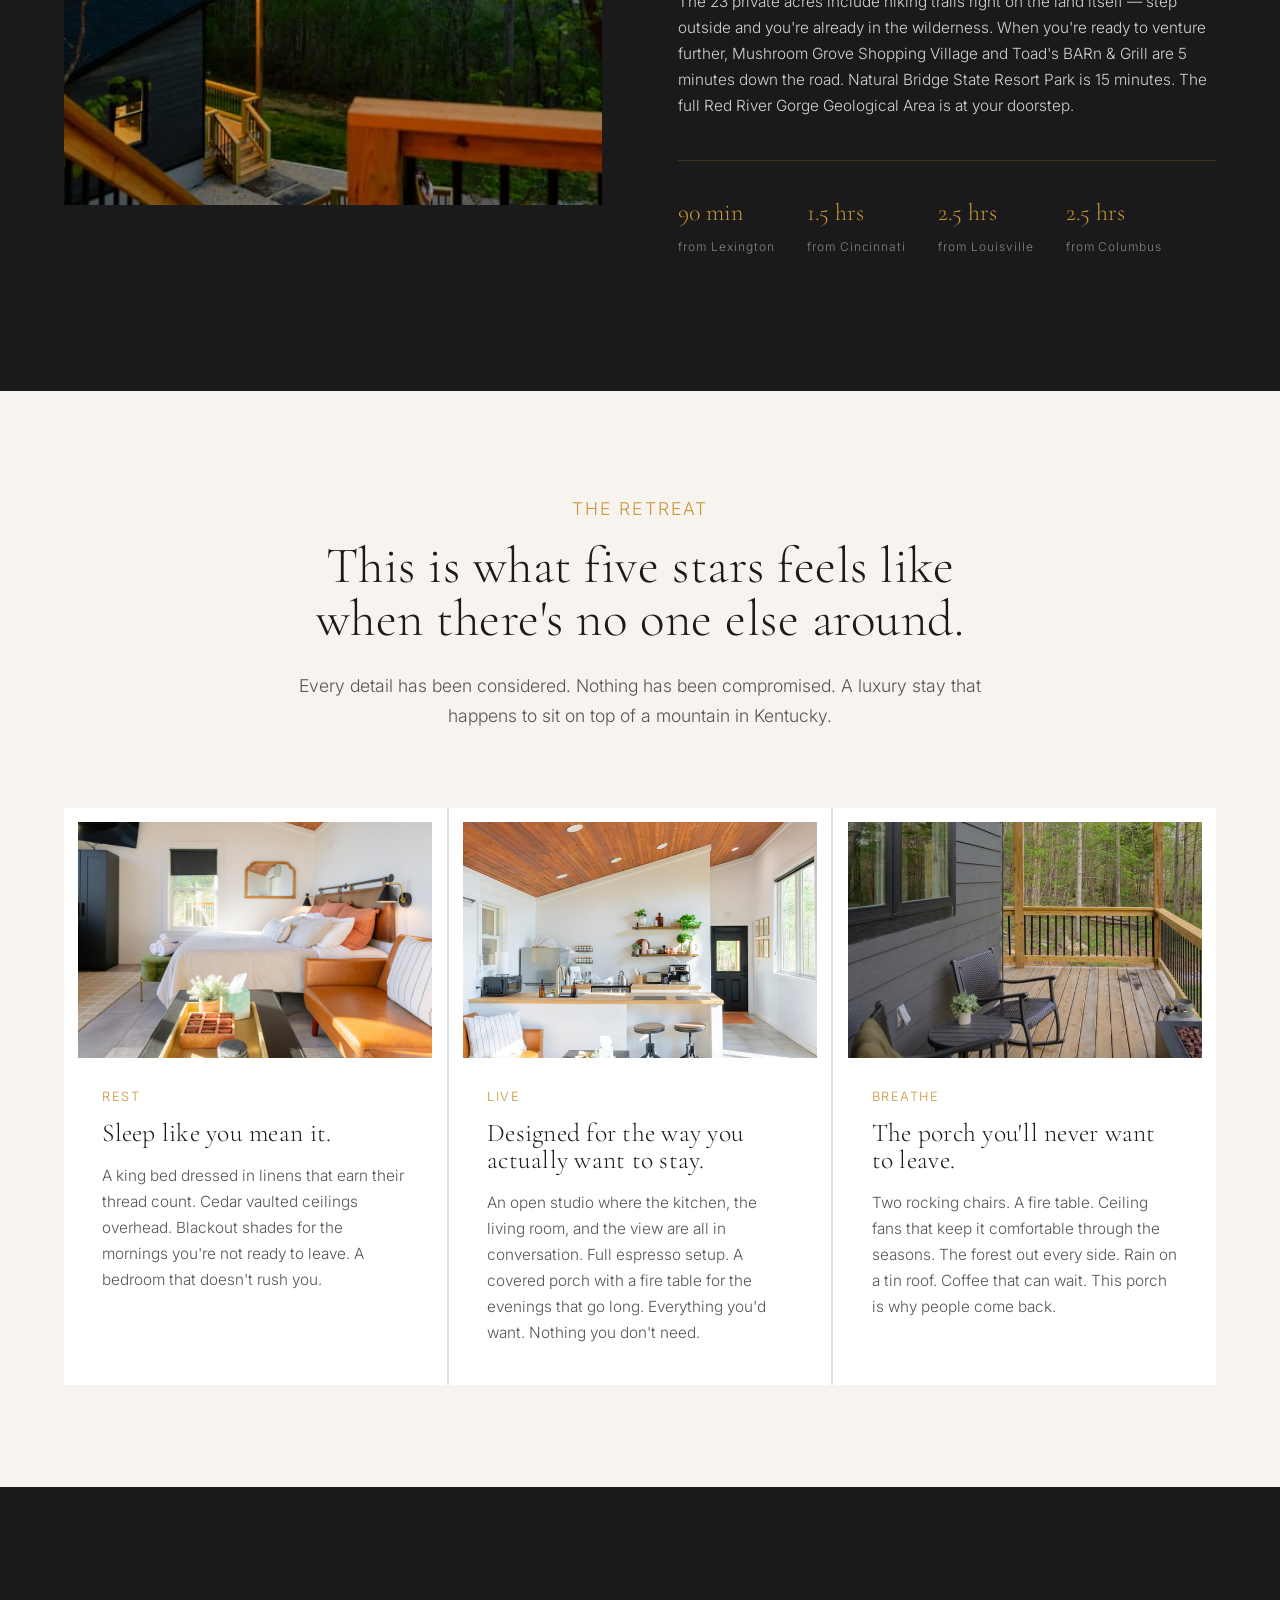
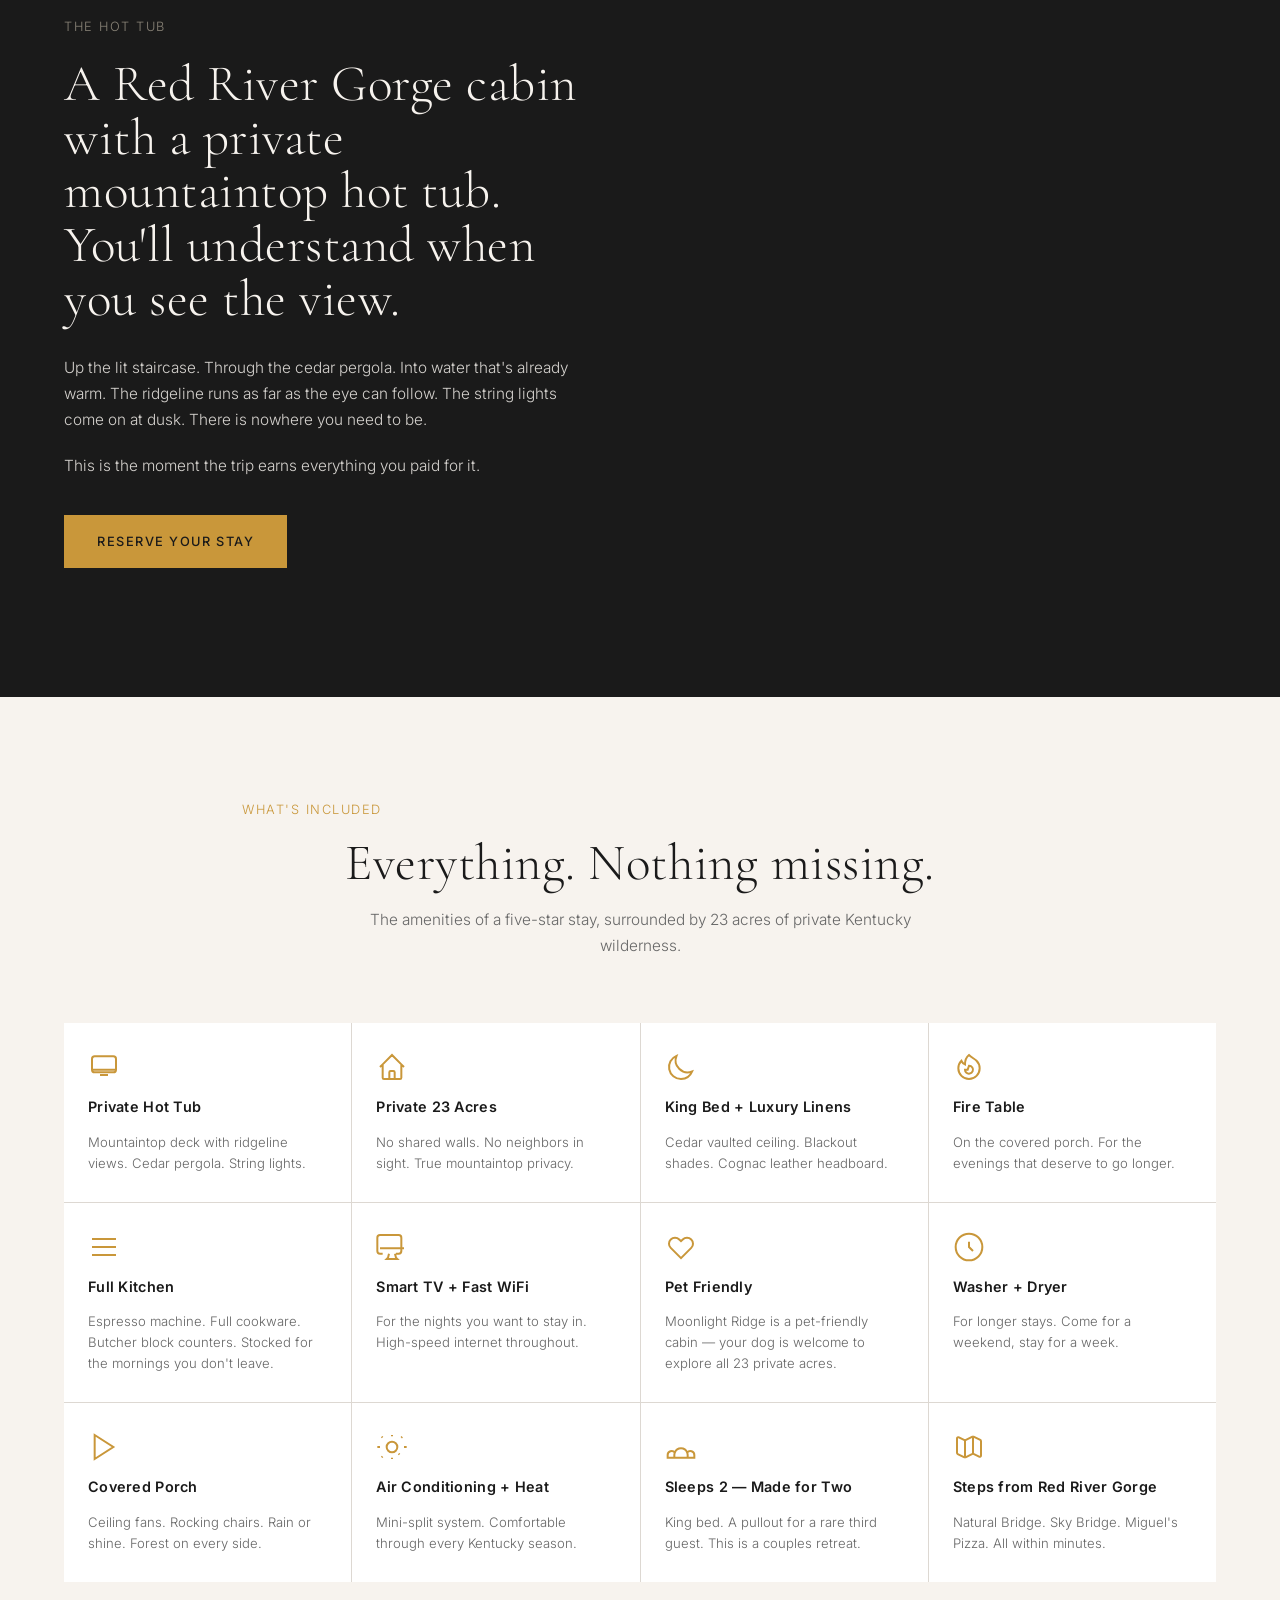
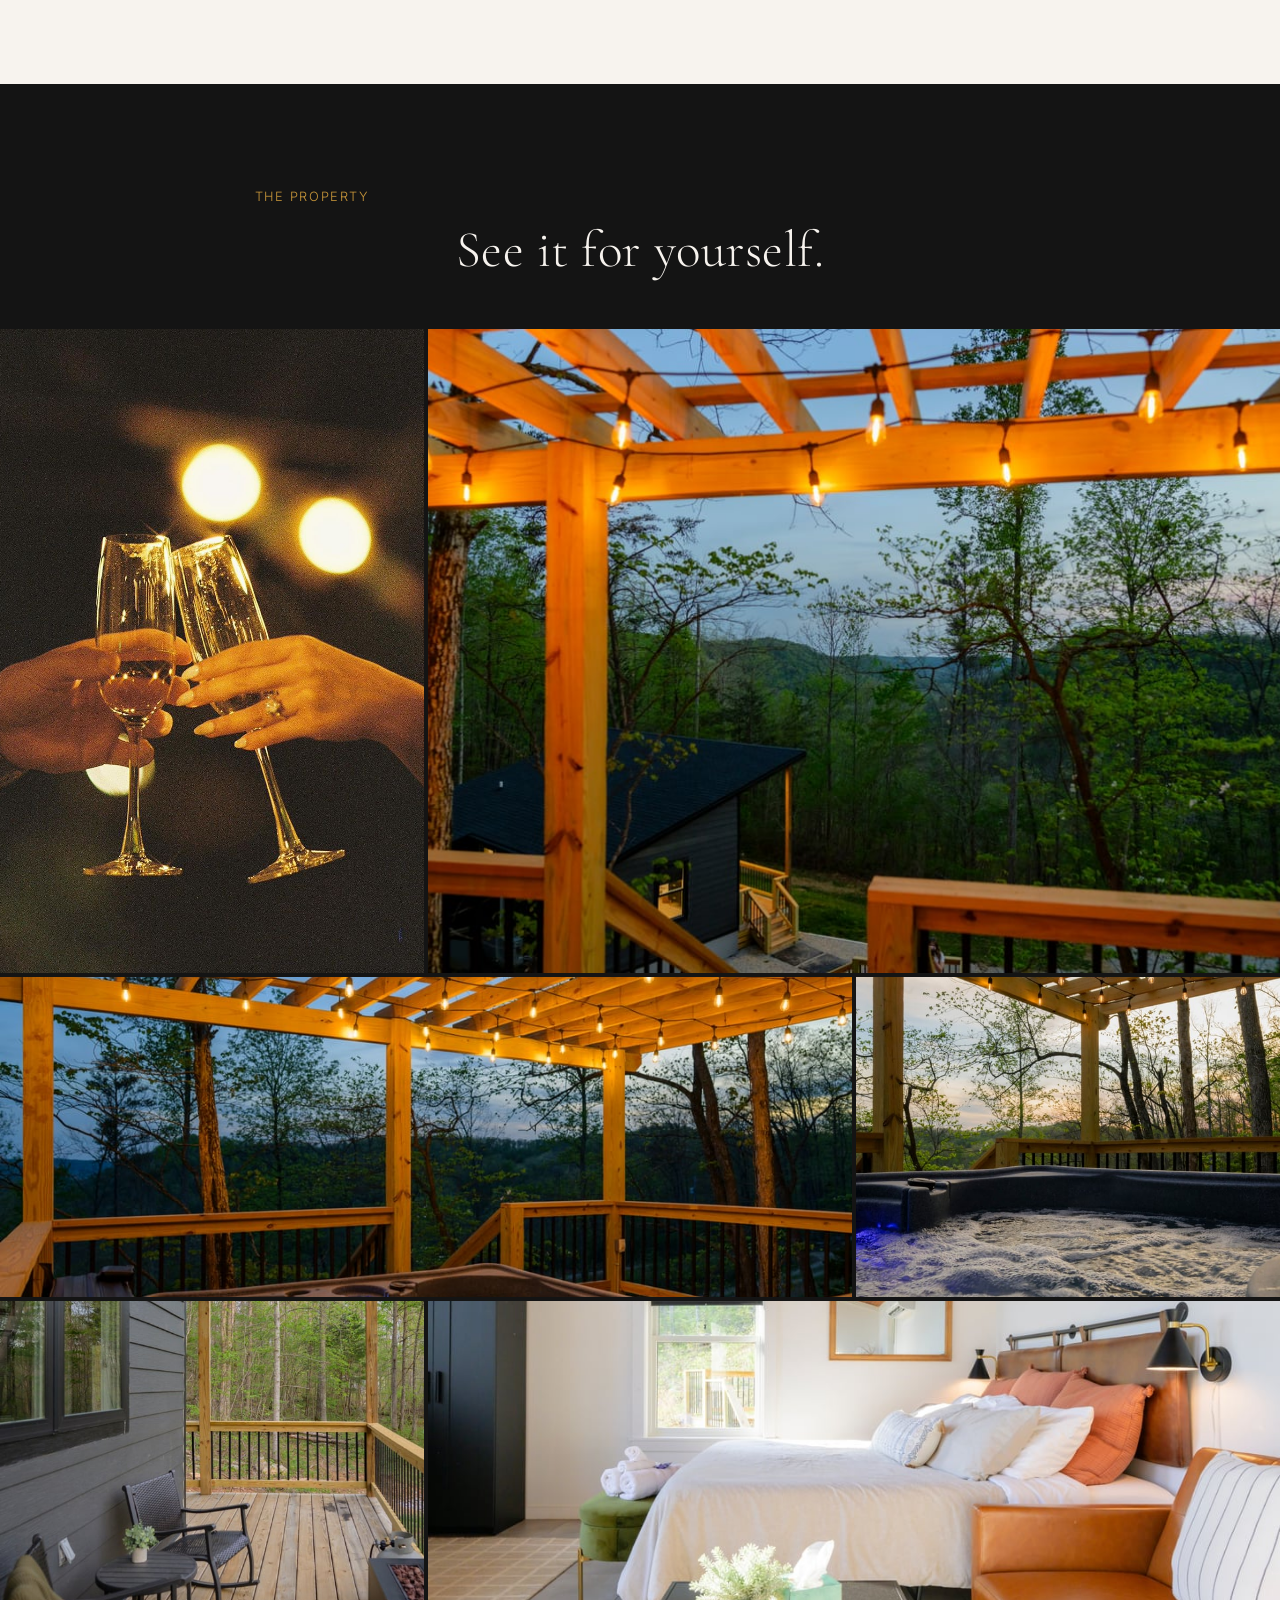
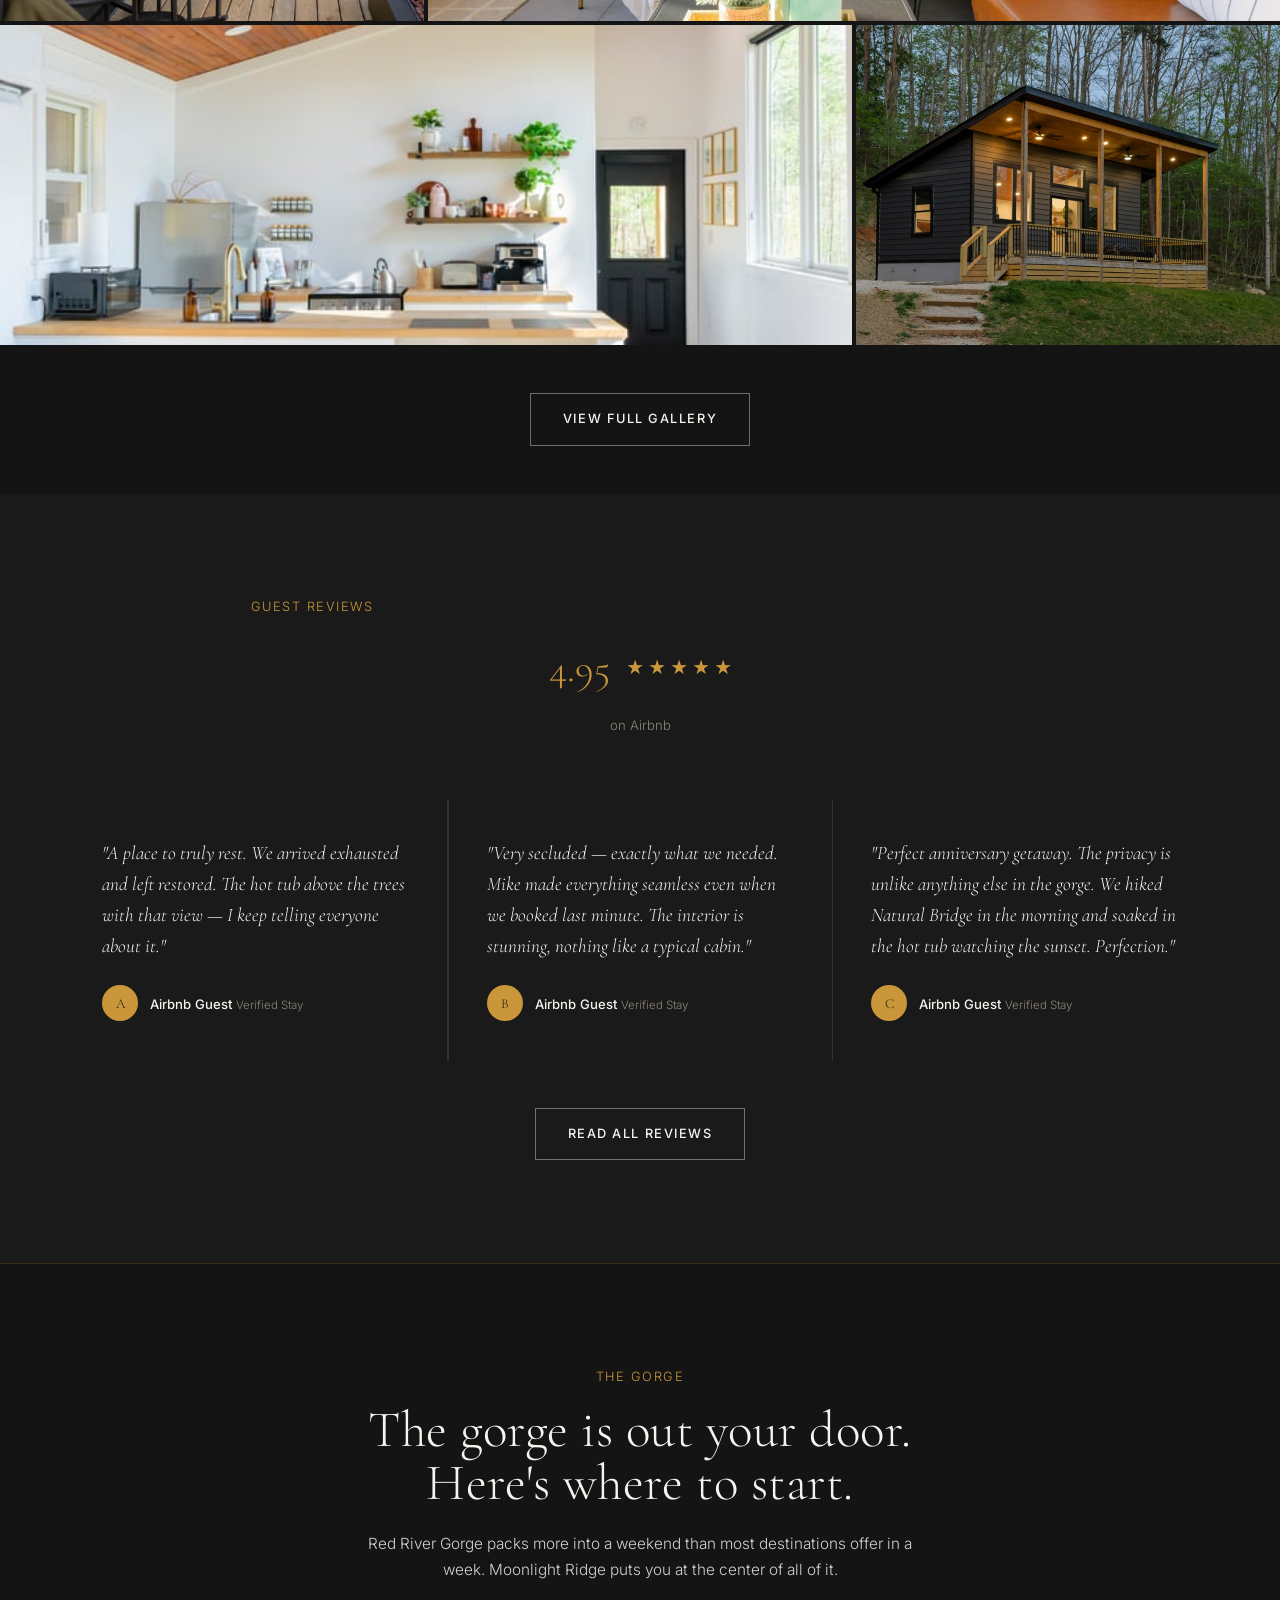
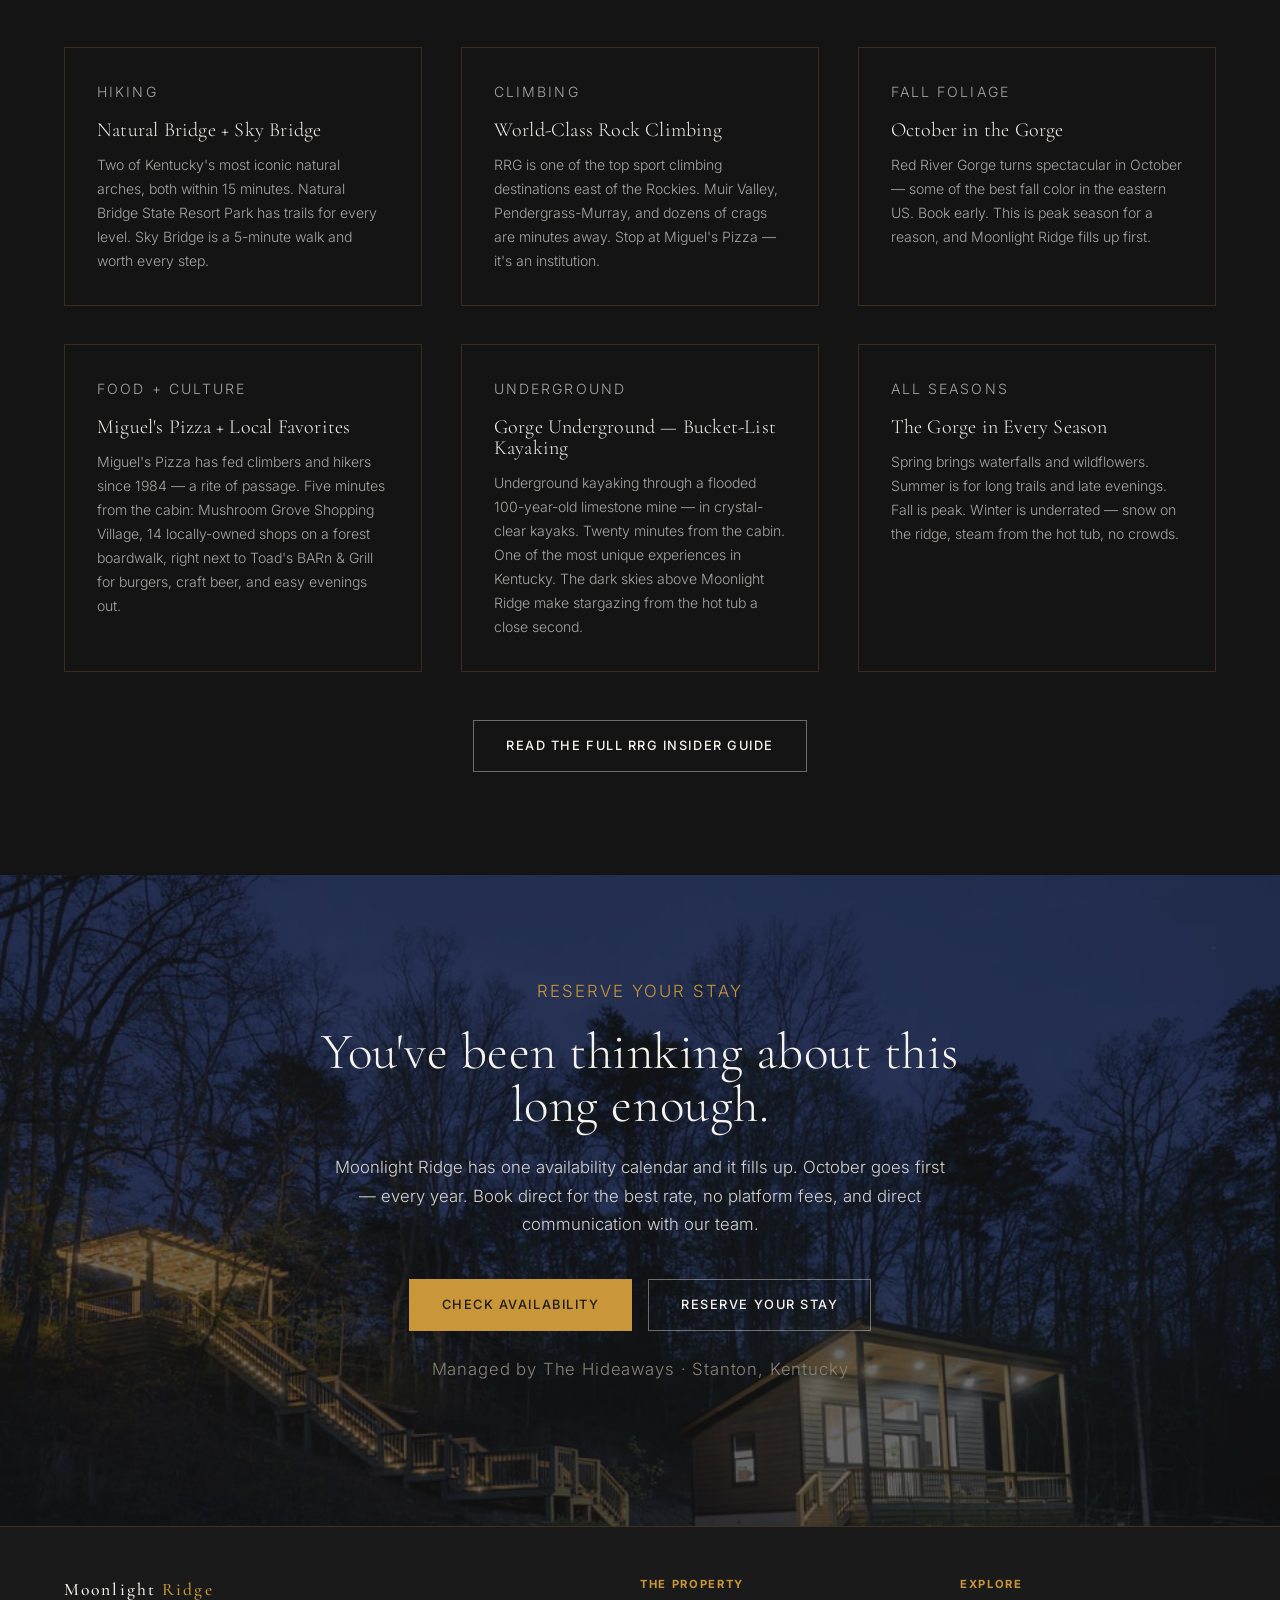
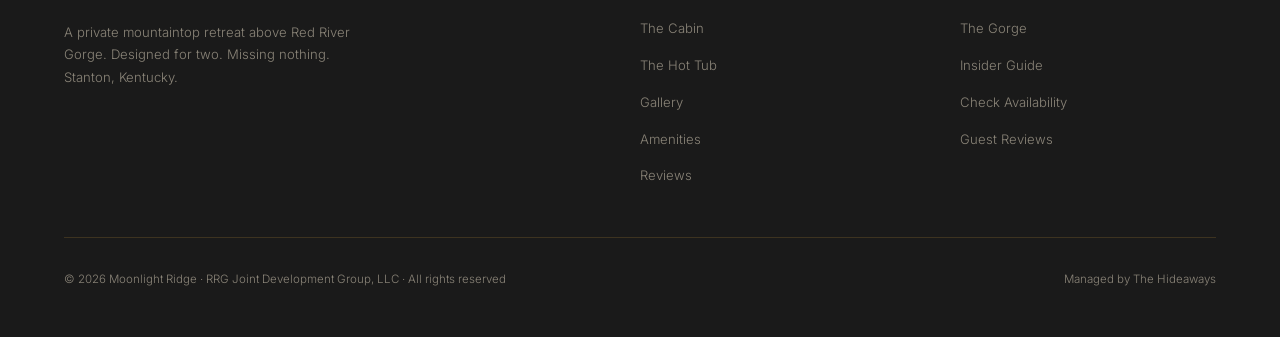
==== commit f392a361: "SEO copy update: keywords, schema, AI crawlers, nearby attractions - Title tag leads with "Red River" ====
--- a/index.html
+++ b/index.html
@@ -5,13 +5,13 @@
   <meta name="viewport" content="width=device-width, initial-scale=1.0" />
 
   <!-- SEO -->
-  <title>Moonlight Ridge | Luxury Couples Retreat | Red River Gorge, Kentucky</title>
-  <meta name="description" content="A private mountaintop escape above Red River Gorge. Luxury 1-bedroom couples retreat with a private hot tub, ridgeline views, and modern-rustic design. 90 minutes from Lexington. Book direct." />
-  <meta name="keywords" content="Red River Gorge cabin rental, romantic cabin Kentucky, couples retreat Red River Gorge, luxury cabin hot tub RRG, private mountaintop cabin Kentucky" />
+  <title>Red River Gorge Cabin with Hot Tub | Moonlight Ridge, Kentucky</title>
+  <meta name="description" content="Secluded Red River Gorge cabin with private hot tub and mountaintop ridgeline views. The perfect Kentucky weekend getaway for couples. Pet-friendly. 90 min from Lexington, 1.5 hrs from Cincinnati." />
+  <meta name="keywords" content="red river gorge cabins, red river gorge cabin with hot tub, red river gorge cabins pet friendly, Kentucky weekend getaway for couples, couples getaway Kentucky" />
 
   <!-- Open Graph -->
   <meta property="og:type" content="website" />
-  <meta property="og:title" content="Moonlight Ridge | Luxury Couples Retreat | Red River Gorge" />
+  <meta property="og:title" content="Moonlight Ridge | Red River Gorge Cabin with Hot Tub | Kentucky" />
   <meta property="og:description" content="A private mountaintop escape above Red River Gorge. Private hot tub. Ridgeline views. No neighbors in sight." />
   <meta property="og:image" content="images/hero.jpg" />
   <meta property="og:url" content="https://moonlightridgeky.com" />
@@ -20,34 +20,119 @@
   <script type="application/ld+json">
   {
     "@context": "https://schema.org",
-    "@type": "LodgingBusiness",
+    "@type": ["VacationRental", "LodgingBusiness"],
     "name": "Moonlight Ridge",
-    "description": "Luxury romantic couples retreat cabin above Red River Gorge, Kentucky. Private hot tub, mountaintop views, modern-rustic design.",
+    "description": "Secluded Red River Gorge cabin with private hot tub and mountaintop ridgeline views. A Kentucky couples weekend getaway on 23 private acres above Daniel Boone National Forest.",
     "url": "https://moonlightridgeky.com",
+    "image": "https://moonlightridgeky.com/images/hero.jpg",
     "address": {
       "@type": "PostalAddress",
       "streetAddress": "1010 Upper Cane Creek Road",
       "addressLocality": "Stanton",
       "addressRegion": "KY",
+      "postalCode": "40380",
       "addressCountry": "US"
     },
     "geo": {
       "@type": "GeoCoordinates",
-      "latitude": 37.7,
-      "longitude": -83.75
+      "latitude": 37.876232,
+      "longitude": -83.764938
     },
+    "numberOfRooms": 1,
+    "occupancy": {
+      "@type": "QuantitativeValue",
+      "maxValue": 2
+    },
+    "petsAllowed": true,
     "amenityFeature": [
       {"@type": "LocationFeatureSpecification", "name": "Private Hot Tub", "value": true},
-      {"@type": "LocationFeatureSpecification", "name": "Mountain View", "value": true},
+      {"@type": "LocationFeatureSpecification", "name": "Ridgeline View", "value": true},
       {"@type": "LocationFeatureSpecification", "name": "Pet Friendly", "value": true},
       {"@type": "LocationFeatureSpecification", "name": "Free WiFi", "value": true},
-      {"@type": "LocationFeatureSpecification", "name": "Full Kitchen", "value": true}
+      {"@type": "LocationFeatureSpecification", "name": "Full Kitchen", "value": true},
+      {"@type": "LocationFeatureSpecification", "name": "Fire Table", "value": true},
+      {"@type": "LocationFeatureSpecification", "name": "Covered Porch", "value": true},
+      {"@type": "LocationFeatureSpecification", "name": "Washer and Dryer", "value": true},
+      {"@type": "LocationFeatureSpecification", "name": "Air Conditioning", "value": true},
+      {"@type": "LocationFeatureSpecification", "name": "Smart TV", "value": true},
+      {"@type": "LocationFeatureSpecification", "name": "Private 23 Acres", "value": true},
+      {"@type": "LocationFeatureSpecification", "name": "King Bed", "value": true}
     ],
     "aggregateRating": {
       "@type": "AggregateRating",
       "ratingValue": "4.95",
-      "reviewCount": "10"
-    }
+      "reviewCount": "10",
+      "bestRating": "5"
+    },
+    "review": [
+      {
+        "@type": "Review",
+        "reviewBody": "A place to truly rest. We arrived exhausted and left restored. The hot tub above the trees with that view — I keep telling everyone about it.",
+        "author": {"@type": "Person", "name": "Airbnb Guest"},
+        "reviewRating": {"@type": "Rating", "ratingValue": "5", "bestRating": "5"}
+      },
+      {
+        "@type": "Review",
+        "reviewBody": "Very secluded — exactly what we needed. The interior is stunning, nothing like a typical cabin.",
+        "author": {"@type": "Person", "name": "Airbnb Guest"},
+        "reviewRating": {"@type": "Rating", "ratingValue": "5", "bestRating": "5"}
+      },
+      {
+        "@type": "Review",
+        "reviewBody": "Perfect anniversary getaway. The privacy is unlike anything else in the gorge. We hiked Natural Bridge in the morning and soaked in the hot tub watching the sunset. Perfection.",
+        "author": {"@type": "Person", "name": "Airbnb Guest"},
+        "reviewRating": {"@type": "Rating", "ratingValue": "5", "bestRating": "5"}
+      }
+    ]
+  }
+  </script>
+
+  <script type="application/ld+json">
+  {
+    "@context": "https://schema.org",
+    "@type": "FAQPage",
+    "mainEntity": [
+      {
+        "@type": "Question",
+        "name": "Is Moonlight Ridge pet-friendly?",
+        "acceptedAnswer": {
+          "@type": "Answer",
+          "text": "Yes. Moonlight Ridge is a pet-friendly cabin. Your dog is welcome to explore all 23 private acres of the mountaintop property."
+        }
+      },
+      {
+        "@type": "Question",
+        "name": "Does Moonlight Ridge have a hot tub?",
+        "acceptedAnswer": {
+          "@type": "Answer",
+          "text": "Yes. Moonlight Ridge features a private mountaintop hot tub with cedar pergola and ridgeline views over Red River Gorge."
+        }
+      },
+      {
+        "@type": "Question",
+        "name": "How far is Moonlight Ridge from Red River Gorge?",
+        "acceptedAnswer": {
+          "@type": "Answer",
+          "text": "Moonlight Ridge sits directly above Red River Gorge in Kentucky. Natural Bridge State Resort Park is 15 minutes away and the Red River Gorge Geological Area trails are at your doorstep."
+        }
+      },
+      {
+        "@type": "Question",
+        "name": "What cities is Moonlight Ridge close to?",
+        "acceptedAnswer": {
+          "@type": "Answer",
+          "text": "Moonlight Ridge is 90 minutes from Lexington, 1.5 hours from Cincinnati, and 2.5 hours from Louisville and Columbus — making it an ideal Kentucky weekend getaway for couples."
+        }
+      },
+      {
+        "@type": "Question",
+        "name": "How many guests does Moonlight Ridge accommodate?",
+        "acceptedAnswer": {
+          "@type": "Answer",
+          "text": "Moonlight Ridge accommodates 2 guests and is designed as a couples retreat. There is a pullout for a rare third guest."
+        }
+      }
+    ]
   }
   </script>
 
@@ -95,7 +180,7 @@
     <div class="hero-content container">
       <p class="hero-eyebrow">Red River Gorge · Kentucky</p>
       <h1>Where the world<br><em>gets quiet.</em></h1>
-      <p class="hero-sub">A private mountaintop retreat above one of America's great wild places. Designed for two. Missing nothing.</p>
+      <p class="hero-sub">A secluded Red River Gorge cabin retreat above one of America's great wild places. The perfect Kentucky weekend getaway for couples. Designed for two. Missing nothing.</p>
       <div class="hero-ctas">
         <a href="https://book.thehideaways.co/listings/388260" target="_blank" rel="noopener" class="btn btn-primary">Reserve Your Stay</a>
         <a href="#experience" class="btn btn-ghost">See the View</a>
@@ -123,6 +208,7 @@
           <p>Red River Gorge has been carving through the Daniel Boone National Forest for 70 million years. A hundred natural arches. Ancient sandstone cliffs. Waterfalls that appear after rain. A forest that turns fire in October. World-class climbing. Trails that lead somewhere worth going.</p>
           <p>Moonlight Ridge sits above it on 23 private acres. The ridgeline stretched out below you. The forest on every side. No neighbors in sight. No noise except what the gorge makes on its own.</p>
           <p>This is where you come when you're ready to actually stop.</p>
+          <p>The 23 private acres include hiking trails right on the land itself — step outside and you're already in the wilderness. When you're ready to venture further, Mushroom Grove Shopping Village and Toad's BARn &amp; Grill are 5 minutes down the road. Natural Bridge State Resort Park is 15 minutes. The full Red River Gorge Geological Area is at your doorstep.</p>
 
           <div class="drive-times">
             <div class="drive-time">
@@ -205,7 +291,7 @@
     <div class="container">
       <div class="hottub-content fade-up">
         <p class="muted">The Hot Tub</p>
-        <h2>A private mountaintop hot tub. You'll understand when you see the view.</h2>
+        <h2>A Red River Gorge cabin with a private mountaintop hot tub. You'll understand when you see the view.</h2>
         <p>Up the lit staircase. Through the cedar pergola. Into water that's already warm. The ridgeline runs as far as the eye can follow. The string lights come on at dusk. There is nowhere you need to be.</p>
         <p>This is the moment the trip earns everything you paid for it.</p>
         <a href="https://book.thehideaways.co/listings/388260" target="_blank" rel="noopener" class="btn btn-primary">Reserve Your Stay</a>
@@ -267,7 +353,7 @@
         <div class="amenity-item fade-up">
           <svg class="amenity-icon" viewBox="0 0 24 24" fill="none" stroke="currentColor" stroke-width="1.5"><path d="M4.318 6.318a4.5 4.5 0 000 6.364L12 20.364l7.682-7.682a4.5 4.5 0 00-6.364-6.364L12 7.636l-1.318-1.318a4.5 4.5 0 00-6.364 0z"/></svg>
           <strong>Pet Friendly</strong>
-          <span>Your dog is welcome. 23 acres to explore together.</span>
+          <span>Moonlight Ridge is a pet-friendly cabin — your dog is welcome to explore all 23 private acres.</span>
         </div>
 
         <div class="amenity-item fade-up fade-up-delay-1">
@@ -450,13 +536,13 @@
         <div class="gorge-card fade-up">
           <p class="gorge-card-tag">Food + Culture</p>
           <h3>Miguel's Pizza + Local Favorites</h3>
-          <p>Miguel's Pizza has fed climbers and hikers since 1984. It's a rite of passage. The Natural Bridge State Resort Park also has a full restaurant for easier evenings.</p>
+          <p>Miguel's Pizza has fed climbers and hikers since 1984 — a rite of passage. Five minutes from the cabin: Mushroom Grove Shopping Village, 14 locally-owned shops on a forest boardwalk, right next to Toad's BARn &amp; Grill for burgers, craft beer, and easy evenings out.</p>
         </div>
 
         <div class="gorge-card fade-up fade-up-delay-1">
-          <p class="gorge-card-tag">Stargazing</p>
-          <h3>Dark Skies Above the Ridge</h3>
-          <p>Far enough from city light to matter. The mountaintop location and open ridgeline make Moonlight Ridge one of the best stargazing spots in the gorge area. The hot tub helps.</p>
+          <p class="gorge-card-tag">Underground</p>
+          <h3>Gorge Underground — Bucket-List Kayaking</h3>
+          <p>Underground kayaking through a flooded 100-year-old limestone mine — in crystal-clear kayaks. Twenty minutes from the cabin. One of the most unique experiences in Kentucky. The dark skies above Moonlight Ridge make stargazing from the hot tub a close second.</p>
         </div>
 
         <div class="gorge-card fade-up fade-up-delay-2">
--- a/css/style.css
+++ b/css/style.css
@@ -127,9 +127,9 @@
 
 .nav-logo {
   font-family: var(--font-serif);
-  font-size: 1.2rem;
-  font-weight: 300;
-  letter-spacing: 0.08em;
+  font-size: 1.6rem;
+  font-weight: 500;
+  letter-spacing: 0.12em;
   color: var(--warm-white);
 }
 
@@ -226,10 +226,12 @@
 }
 
 .hero-eyebrow {
-  font-size: 0.72rem;
+  font-size: 0.85rem;
   letter-spacing: 0.2em;
   text-transform: uppercase;
-  color: var(--cedar);
+  color: #C9973A;
+  font-weight: 600;
+  text-shadow: 0 2px 6px rgba(0,0,0,0.8);
   margin-bottom: 1.25rem;
   display: flex;
   align-items: center;
